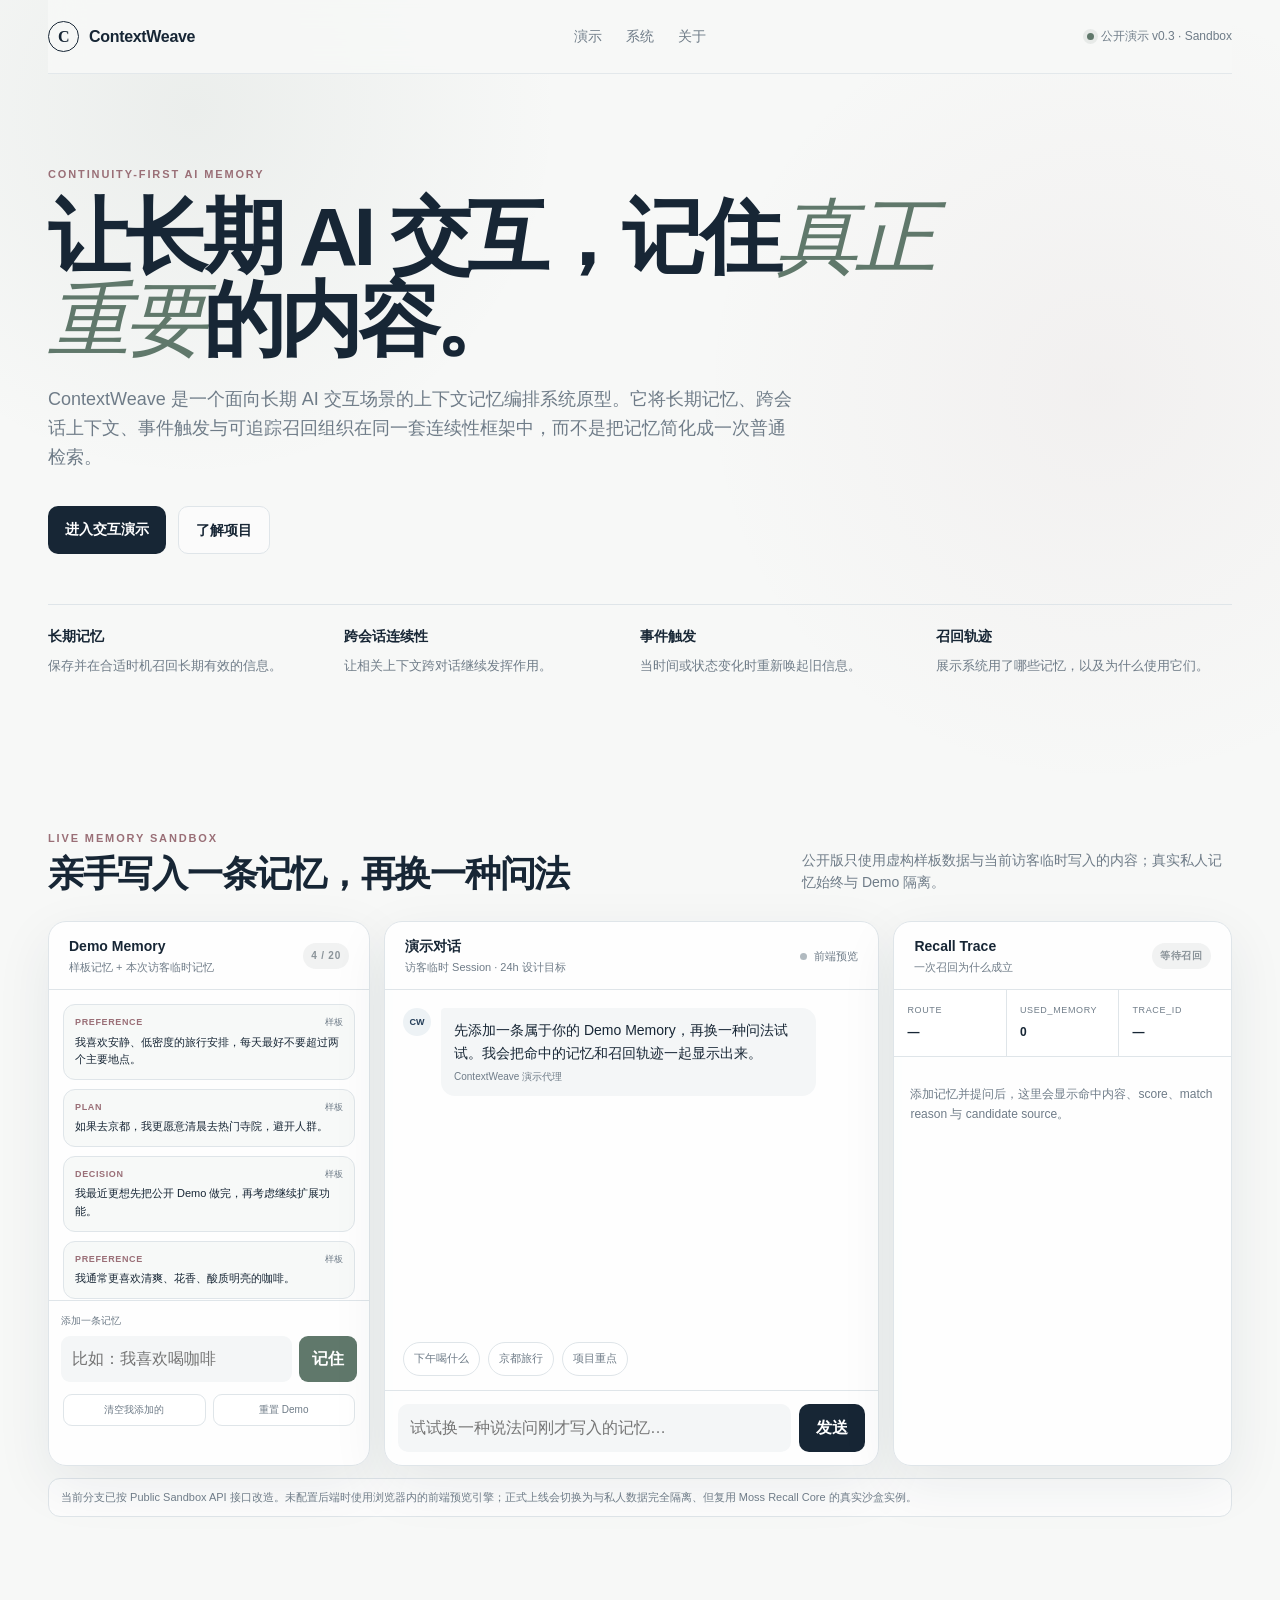
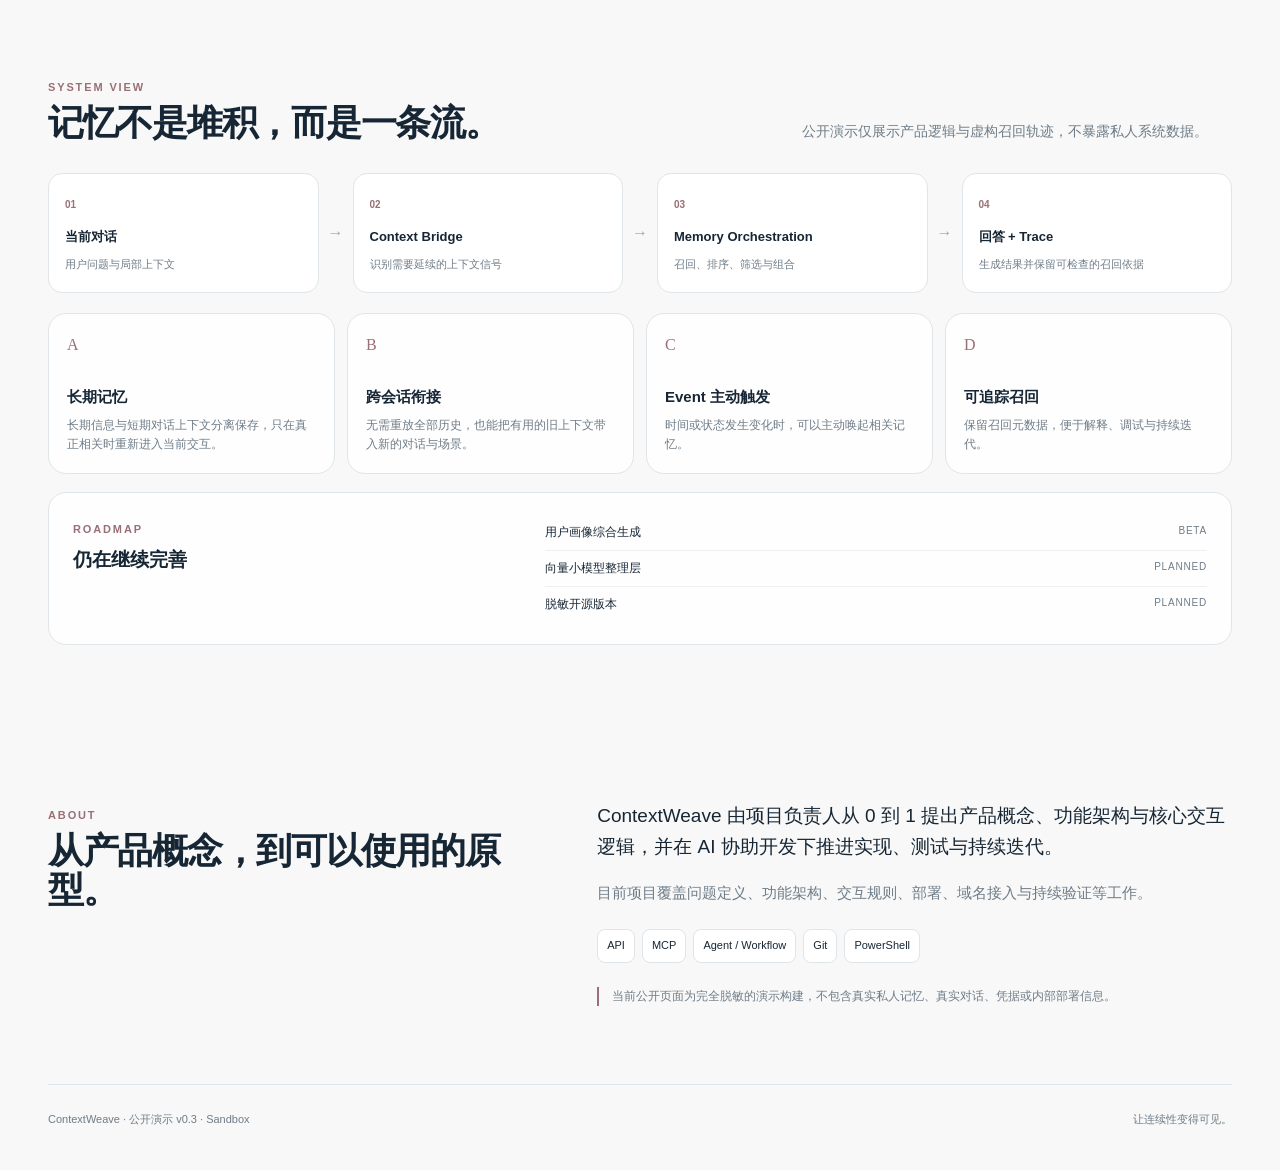
==== index.html @ 827af6b4 "feat: stage v0.3 visitor memory sandbox UI" ====
<!doctype html>
<html lang="zh-CN">
<head>
  <meta charset="utf-8" />
  <meta name="viewport" content="width=device-width, initial-scale=1" />
  <meta name="description" content="ContextWeave — a continuity-first memory orchestration layer for long-running AI interactions." />
  <title>ContextWeave｜公开演示</title>
  <style>

:root{
  --ink:#172635;
  --muted:#6f7c88;
  --line:#dfe5e9;
  --paper:#f7f8f7;
  --panel:#ffffff;
  --accent:#263f59;
  --accent-soft:#edf2f5;
  --rose:#9a6f77;
  --green:#60786b;
  --shadow:0 18px 55px rgba(26,45,60,.08);
}
*{box-sizing:border-box}
html{scroll-behavior:smooth}
body{
  margin:0;
  background:
    radial-gradient(circle at 15% 4%, rgba(96,120,107,.08), transparent 23rem),
    radial-gradient(circle at 86% 14%, rgba(154,111,119,.06), transparent 25rem),
    var(--paper);
  color:var(--ink);
  font-family:Inter,ui-sans-serif,-apple-system,BlinkMacSystemFont,"Segoe UI","Noto Sans",Arial,sans-serif;
  line-height:1.6;
}
button,input{font:inherit}
a{color:inherit;text-decoration:none}
.shell{max-width:1240px;margin:0 auto;padding:0 28px}
.topbar{
  position:sticky;top:0;z-index:30;
  display:grid;grid-template-columns:1fr auto 1fr;align-items:center;
  min-height:74px;
  background:rgba(247,248,247,.86);
  backdrop-filter:blur(16px);
  border-bottom:1px solid rgba(223,229,233,.8)
}
.brand{display:flex;align-items:center;gap:10px;font-weight:700;letter-spacing:-.02em}
.brand-mark{
  display:grid;place-items:center;width:31px;height:31px;border:1px solid var(--ink);
  border-radius:50%;font-family:Georgia,serif;font-size:16px
}
.nav{display:flex;gap:24px;font-size:14px;color:var(--muted)}
.nav a:hover{color:var(--ink)}
.status{justify-self:end;font-size:12px;color:var(--muted);display:flex;align-items:center;gap:7px}
.status-dot{width:7px;height:7px;border-radius:50%;background:var(--green);box-shadow:0 0 0 4px rgba(96,120,107,.1)}
.hero{padding:92px 0 68px}
.eyebrow,.kicker{font-size:11px;letter-spacing:.17em;font-weight:700;color:var(--rose)}
.hero h1{
  max-width:930px;margin:12px 0 22px;
  font-size:clamp(43px,7vw,82px);line-height:1.01;letter-spacing:-.055em;font-weight:620
}
.hero h1 em{font-family:Georgia,serif;font-weight:400;color:var(--green)}
.hero-copy{max-width:750px;font-size:18px;color:var(--muted);margin:0}
.hero-actions{display:flex;gap:12px;margin:34px 0 50px}
.btn{padding:12px 17px;border-radius:10px;font-size:14px;font-weight:650}
.btn.primary{background:var(--ink);color:#fff}
.btn.ghost{border:1px solid var(--line);background:rgba(255,255,255,.55)}
.hero-grid{display:grid;grid-template-columns:repeat(4,1fr);border-top:1px solid var(--line)}
.hero-grid article{padding:20px 18px 0 0}
.hero-grid b{display:block;font-size:14px;margin-bottom:5px}
.hero-grid span{font-size:13px;color:var(--muted)}
.section{padding:78px 0}
.section-heading{
  display:grid;grid-template-columns:1fr minmax(260px,430px);gap:50px;align-items:end;margin-bottom:28px
}
.section h2{font-size:36px;line-height:1.08;letter-spacing:-.035em;margin:5px 0 0}
.section-heading>p{margin:0;color:var(--muted);font-size:14px}
.card{background:rgba(255,255,255,.88);border:1px solid var(--line);border-radius:18px;box-shadow:var(--shadow)}
.demo-layout{display:grid;grid-template-columns:minmax(0,1.35fr) minmax(320px,.65fr);gap:18px}
.card-head{height:68px;padding:0 20px;display:flex;align-items:center;justify-content:space-between;border-bottom:1px solid var(--line)}
.card-head strong,.card-head span{display:block}
.card-head strong{font-size:14px}
.card-head div>span{font-size:11px;color:var(--muted);margin-top:1px}
.pill{padding:5px 8px;border-radius:999px;background:var(--accent-soft);font-size:10px!important;color:var(--accent)!important;font-weight:700;text-transform:uppercase;letter-spacing:.08em}
.pill.neutral{background:#f1f2f2;color:#8a9399!important}
.chat{height:352px;padding:18px;overflow:auto}
.message{display:flex;gap:10px;margin-bottom:16px;align-items:flex-start}
.message.user{justify-content:flex-end}
.message.user>div{background:var(--ink);color:#fff;border-radius:14px 14px 4px 14px;padding:11px 13px;max-width:78%}
.message.assistant>div{background:#f4f6f7;border-radius:4px 14px 14px 14px;padding:11px 13px;max-width:82%}
.message p{margin:0;font-size:14px}
.message small{display:block;color:var(--muted);font-size:10px;margin-top:5px}
.message.user small{color:#cbd4db}
.avatar{flex:0 0 28px;height:28px;border-radius:50%;display:grid;place-items:center;background:var(--accent-soft);font-size:9px;font-weight:800;color:var(--accent)}
.suggestions{display:flex;flex-wrap:wrap;gap:8px;padding:0 18px 14px}
.suggestions button{border:1px solid var(--line);background:#fff;border-radius:999px;padding:7px 10px;font-size:11px;color:var(--muted);cursor:pointer}
.suggestions button:hover{color:var(--ink);border-color:#aab7c1}
.composer{border-top:1px solid var(--line);padding:13px;display:flex;gap:8px}
.composer input{flex:1;border:0;background:#f4f6f7;padding:11px 12px;border-radius:10px;outline:none;color:var(--ink);min-width:0}
.composer button{border:0;background:var(--ink);color:#fff;padding:0 17px;border-radius:10px;font-weight:650;cursor:pointer}
.trace-summary{display:grid;grid-template-columns:1fr 1fr 1fr;gap:1px;background:var(--line);border-bottom:1px solid var(--line)}
.trace-summary div{padding:13px;background:#fff}
.trace-summary span{display:block;font-size:9px;color:var(--muted);text-transform:uppercase;letter-spacing:.07em}
.trace-summary b{font-size:12px}
.trace-list{padding:16px;display:grid;gap:10px}
.trace-list.empty{color:var(--muted);font-size:12px}
.trace-item{border:1px solid var(--line);background:#fbfcfc;border-radius:12px;padding:12px}
.trace-item .trace-top{display:flex;justify-content:space-between;gap:8px;margin-bottom:5px}
.trace-item strong{font-size:11px}
.trace-item .score{font-size:9px;color:var(--green);font-weight:700}
.trace-item p{font-size:11px;color:var(--muted);margin:0}
.flow{display:flex;align-items:center;gap:9px;margin:30px 0 20px}
.flow-node{flex:1;border:1px solid var(--line);background:#fff;border-radius:14px;padding:16px;min-height:114px}
.flow-node span{font-size:10px;color:var(--rose);font-weight:700}
.flow-node b{display:block;margin:12px 0 2px;font-size:13px}
.flow-node small{color:var(--muted);font-size:11px}
.flow-arrow{color:#9ba7af}
.capability-grid{display:grid;grid-template-columns:repeat(4,1fr);gap:12px}
.capability-grid article{padding:18px;box-shadow:none}
.capability-grid .index{font-family:Georgia,serif;color:var(--rose)}
.capability-grid h3{font-size:15px;margin:28px 0 7px}
.capability-grid p{font-size:12px;color:var(--muted);margin:0}
.roadmap{display:grid;grid-template-columns:1fr 1.4fr;margin-top:18px;padding:22px 24px;box-shadow:none}
.roadmap h3{margin:5px 0 0}
.roadmap ul{list-style:none;padding:0;margin:0}
.roadmap li{display:flex;justify-content:space-between;padding:8px 0;border-bottom:1px solid #edf0f2;font-size:12px}
.roadmap li:last-child{border-bottom:0}
.roadmap li span{color:var(--muted);font-size:10px;text-transform:uppercase;letter-spacing:.08em}
.about{display:grid;grid-template-columns:.85fr 1.15fr;gap:80px}
.about-copy{font-size:15px;color:var(--muted)}
.about-copy p:first-child{font-size:19px;color:var(--ink);margin-top:0}
.stack{display:flex;flex-wrap:wrap;gap:7px;margin:24px 0}
.stack span{border:1px solid var(--line);background:#fff;padding:7px 9px;border-radius:8px;font-size:11px;color:var(--ink)}
.about-note{border-left:2px solid var(--rose);padding-left:13px;font-size:12px}
footer{border-top:1px solid var(--line);display:flex;justify-content:space-between;padding:26px 0 42px;color:var(--muted);font-size:11px}


.memory-demo-layout{display:grid;grid-template-columns:minmax(240px,.78fr) minmax(0,1.2fr) minmax(285px,.82fr);gap:14px;align-items:stretch}
.memory-card,.chat-card,.trace-card{min-width:0}
.memory-list{padding:14px;display:grid;gap:9px;max-height:310px;overflow:auto}
.memory-item{border:1px solid var(--line);border-radius:12px;padding:10px 11px;background:#fbfcfc}
.memory-item.sample{background:#f7f9f8}
.memory-meta{display:flex;align-items:center;justify-content:space-between;gap:8px;margin-bottom:4px}
.memory-meta span{font-size:9px;text-transform:uppercase;letter-spacing:.07em;color:var(--rose);font-weight:700}
.memory-meta small{font-size:9px;color:var(--muted)}
.memory-item p{margin:0;font-size:11px;color:var(--ink)}
.memory-actions{display:flex;gap:7px;padding:0 14px 12px}
.memory-actions button{flex:1;border:1px solid var(--line);background:#fff;border-radius:9px;padding:7px 8px;font-size:10px;color:var(--muted);cursor:pointer}
.memory-actions button:hover{color:var(--ink)}
.memory-form{border-top:1px solid var(--line);padding:12px}
.memory-form label{display:block;font-size:10px;color:var(--muted);margin-bottom:7px}
.memory-form-row{display:flex;gap:7px}
.memory-form input{min-width:0;flex:1;border:0;background:#f4f6f7;padding:10px 11px;border-radius:9px;outline:none}
.memory-form button{border:0;background:var(--green);color:#fff;border-radius:9px;padding:0 13px;font-weight:700;cursor:pointer}
.demo-notice{margin-top:12px;padding:10px 12px;border:1px solid var(--line);border-radius:12px;background:rgba(255,255,255,.64);font-size:11px;color:var(--muted)}
.engine-line{display:flex;align-items:center;gap:7px;font-size:10px;color:var(--muted)}
.engine-dot{width:7px;height:7px;border-radius:50%;background:#b1bac0}
.engine-dot.live{background:var(--green);box-shadow:0 0 0 4px rgba(96,120,107,.1)}
.trace-item .why{margin-top:5px;font-size:10px;color:#86929b}
@media(max-width:1100px){.memory-demo-layout{grid-template-columns:1fr 1fr}.trace-card{grid-column:1/-1}}
@media(max-width:760px){.memory-demo-layout{grid-template-columns:1fr}.trace-card{grid-column:auto}}

@media(max-width:880px){
  .shell{padding:0 17px}
  .topbar{grid-template-columns:1fr auto}.nav{display:none}.status{font-size:0}.status-dot{display:block}
  .hero{padding-top:64px}.hero-grid{grid-template-columns:1fr 1fr}.hero-grid article{padding-bottom:8px}
  .section{padding:58px 0}.section-heading{grid-template-columns:1fr;gap:12px}
  .demo-layout{grid-template-columns:1fr}.trace-card{min-height:300px}
  .flow{display:grid;grid-template-columns:1fr}.flow-arrow{transform:rotate(90deg);justify-self:center}
  .capability-grid{grid-template-columns:1fr 1fr}
  .roadmap,.about{grid-template-columns:1fr;gap:24px}
}
@media(max-width:540px){
  .hero h1{font-size:45px}.hero-copy{font-size:16px}
  .hero-actions{flex-direction:column;align-items:stretch}.btn{text-align:center}
  .hero-grid{grid-template-columns:1fr}
  .capability-grid{grid-template-columns:1fr}
  .chat{height:315px}
  .trace-summary{grid-template-columns:1fr 1fr}.trace-summary div:last-child{grid-column:1/-1}
  .section h2{font-size:30px}
}

</style>
</head>
<body>
  <div class="shell">
    <header class="topbar">
      <a class="brand" href="#home" aria-label="ContextWeave 首页">
        <span class="brand-mark">C</span>
        <span>ContextWeave</span>
      </a>
      <nav class="nav">
        <a href="#demo">演示</a>
        <a href="#memory">系统</a>
        <a href="#about">关于</a>
      </nav>
      <span class="status"><span class="status-dot"></span> 公开演示 v0.3 · Sandbox</span>
    </header>

    <main>
      <section id="home" class="hero">
        <div class="eyebrow">CONTINUITY-FIRST AI MEMORY</div>
        <h1>让长期 AI 交互，记住<em>真正重要</em>的内容。</h1>
        <p class="hero-copy">
          ContextWeave 是一个面向长期 AI 交互场景的上下文记忆编排系统原型。它将长期记忆、跨会话上下文、事件触发与可追踪召回组织在同一套连续性框架中，而不是把记忆简化成一次普通检索。
        </p>
        <div class="hero-actions">
          <a class="btn primary" href="#demo">进入交互演示</a>
          <a class="btn ghost" href="#about">了解项目</a>
        </div>
        <div class="hero-grid">
          <article><b>长期记忆</b><span>保存并在合适时机召回长期有效的信息。</span></article>
          <article><b>跨会话连续性</b><span>让相关上下文跨对话继续发挥作用。</span></article>
          <article><b>事件触发</b><span>当时间或状态变化时重新唤起旧信息。</span></article>
          <article><b>召回轨迹</b><span>展示系统用了哪些记忆，以及为什么使用它们。</span></article>
        </div>
      </section>

      <section id="demo" class="section">
        <div class="section-heading">
          <div>
            <span class="kicker">LIVE MEMORY SANDBOX</span>
            <h2>亲手写入一条记忆，再换一种问法</h2>
          </div>
          <p>公开版只使用虚构样板数据与当前访客临时写入的内容；真实私人记忆始终与 Demo 隔离。</p>
        </div>

        <div class="memory-demo-layout">
          <aside class="memory-card card">
            <div class="card-head">
              <div><strong>Demo Memory</strong><span>样板记忆 + 本次访客临时记忆</span></div>
              <span id="memory-count" class="pill neutral">0 / 20</span>
            </div>
            <div id="memory-list" class="memory-list"></div>
            <form id="memory-form" class="memory-form">
              <label for="memory-input">添加一条记忆</label>
              <div class="memory-form-row">
                <input id="memory-input" type="text" maxlength="240" autocomplete="off" placeholder="比如：我喜欢喝咖啡" />
                <button type="submit">记住</button>
              </div>
            </form>
            <div class="memory-actions">
              <button id="clear-custom" type="button">清空我添加的</button>
              <button id="reset-demo" type="button">重置 Demo</button>
            </div>
          </aside>

          <div class="chat-card card">
            <div class="card-head">
              <div><strong>演示对话</strong><span>访客临时 Session · 24h 设计目标</span></div>
              <div class="engine-line"><span id="engine-dot" class="engine-dot"></span><span id="engine-mode">前端预览</span></div>
            </div>
            <div id="chat" class="chat">
              <div class="message assistant">
                <span class="avatar">CW</span>
                <div>
                  <p>先添加一条属于你的 Demo Memory，再换一种问法试试。我会把命中的记忆和召回轨迹一起显示出来。</p>
                  <small>ContextWeave 演示代理</small>
                </div>
              </div>
            </div>
            <div class="suggestions">
              <button data-prompt="今天下午喝什么？">下午喝什么</button>
              <button data-prompt="我去京都旅行时应该怎么安排行程？">京都旅行</button>
              <button data-prompt="我现在做项目最该优先什么？">项目重点</button>
            </div>
            <form id="prompt-form" class="composer">
              <input id="prompt" type="text" maxlength="300" autocomplete="off" placeholder="试试换一种说法问刚才写入的记忆…" />
              <button type="submit">发送</button>
            </form>
          </div>

          <aside class="trace-card card">
            <div class="card-head">
              <div><strong>Recall Trace</strong><span>一次召回为什么成立</span></div>
              <span id="trace-state" class="pill neutral">等待召回</span>
            </div>
            <div class="trace-summary">
              <div><span>route</span><b id="recall-level">—</b></div>
              <div><span>used_memory</span><b id="used-memory">0</b></div>
              <div><span>trace_id</span><b id="trace-id">—</b></div>
            </div>
            <div id="trace-list" class="trace-list empty">
              <p>添加记忆并提问后，这里会显示命中内容、score、match reason 与 candidate source。</p>
            </div>
          </aside>
        </div>

        <div class="demo-notice">
          当前分支已按 Public Sandbox API 接口改造。未配置后端时使用浏览器内的前端预览引擎；正式上线会切换为与私人数据完全隔离、但复用 Moss Recall Core 的真实沙盒实例。
        </div>
      </section>

      <section id="memory" class="section">
        <div class="section-heading">
          <div>
            <span class="kicker">SYSTEM VIEW</span>
            <h2>记忆不是堆积，而是一条流。</h2>
          </div>
          <p>公开演示仅展示产品逻辑与虚构召回轨迹，不暴露私人系统数据。</p>
        </div>

        <div class="flow">
          <div class="flow-node"><span>01</span><b>当前对话</b><small>用户问题与局部上下文</small></div>
          <div class="flow-arrow">→</div>
          <div class="flow-node"><span>02</span><b>Context Bridge</b><small>识别需要延续的上下文信号</small></div>
          <div class="flow-arrow">→</div>
          <div class="flow-node"><span>03</span><b>Memory Orchestration</b><small>召回、排序、筛选与组合</small></div>
          <div class="flow-arrow">→</div>
          <div class="flow-node"><span>04</span><b>回答 + Trace</b><small>生成结果并保留可检查的召回依据</small></div>
        </div>

        <div class="capability-grid">
          <article class="card">
            <span class="index">A</span>
            <h3>长期记忆</h3>
            <p>长期信息与短期对话上下文分离保存，只在真正相关时重新进入当前交互。</p>
          </article>
          <article class="card">
            <span class="index">B</span>
            <h3>跨会话衔接</h3>
            <p>无需重放全部历史，也能把有用的旧上下文带入新的对话与场景。</p>
          </article>
          <article class="card">
            <span class="index">C</span>
            <h3>Event 主动触发</h3>
            <p>时间或状态发生变化时，可以主动唤起相关记忆。</p>
          </article>
          <article class="card">
            <span class="index">D</span>
            <h3>可追踪召回</h3>
            <p>保留召回元数据，便于解释、调试与持续迭代。</p>
          </article>
        </div>

        <div class="roadmap card">
          <div>
            <span class="kicker">ROADMAP</span>
            <h3>仍在继续完善</h3>
          </div>
          <ul>
            <li>用户画像综合生成 <span>Beta</span></li>
            <li>向量小模型整理层 <span>Planned</span></li>
            <li>脱敏开源版本 <span>Planned</span></li>
          </ul>
        </div>
      </section>

      <section id="about" class="section about">
        <div>
          <span class="kicker">ABOUT</span>
          <h2>从产品概念，到可以使用的原型。</h2>
        </div>
        <div class="about-copy">
          <p>
            ContextWeave 由项目负责人从 0 到 1 提出产品概念、功能架构与核心交互逻辑，并在 AI 协助开发下推进实现、测试与持续迭代。
          </p>
          <p>
            目前项目覆盖问题定义、功能架构、交互规则、部署、域名接入与持续验证等工作。
          </p>
          <div class="stack">
            <span>API</span><span>MCP</span><span>Agent / Workflow</span><span>Git</span><span>PowerShell</span>
          </div>
          <div class="about-note">
            当前公开页面为完全脱敏的演示构建，不包含真实私人记忆、真实对话、凭据或内部部署信息。
          </div>
        </div>
      </section>
    </main>

    <footer>
      <span>ContextWeave · 公开演示 v0.3 · Sandbox</span>
      <span>让连续性变得可见。</span>
    </footer>
  </div>

  <script>
const API_BASE = window.CONTEXTWEAVE_API_BASE || "";
const SAMPLE_MEMORIES = [
  {id:"sample:travel-pace",type:"preference",content:"我喜欢安静、低密度的旅行安排，每天最好不要超过两个主要地点。",sample:true},
  {id:"sample:kyoto-morning",type:"plan",content:"如果去京都，我更愿意清晨去热门寺院，避开人群。",sample:true},
  {id:"sample:project-first",type:"decision",content:"我最近更想先把公开 Demo 做完，再考虑继续扩展功能。",sample:true},
  {id:"sample:coffee-light",type:"preference",content:"我通常更喜欢清爽、花香、酸质明亮的咖啡。",sample:true}
];
const MAX_CUSTOM=16, SESSION_KEY="contextweave-demo-session-v03", CUSTOM_KEY="contextweave-demo-custom-v03";
const memoryList=document.querySelector("#memory-list"), memoryCount=document.querySelector("#memory-count");
const memoryForm=document.querySelector("#memory-form"), memoryInput=document.querySelector("#memory-input");
const clearCustom=document.querySelector("#clear-custom"), resetDemo=document.querySelector("#reset-demo");
const chat=document.querySelector("#chat"), form=document.querySelector("#prompt-form"), input=document.querySelector("#prompt");
const traceState=document.querySelector("#trace-state"), recallLevel=document.querySelector("#recall-level");
const usedMemory=document.querySelector("#used-memory"), traceId=document.querySelector("#trace-id"), traceList=document.querySelector("#trace-list");
const engineMode=document.querySelector("#engine-mode"), engineDot=document.querySelector("#engine-dot");
let sessionId=sessionStorage.getItem(SESSION_KEY)||"", memories=[...SAMPLE_MEMORIES,...loadCustom()];

function esc(s){return String(s).replace(/[&<>"']/g,m=>({"&":"&amp;","<":"&lt;",">":"&gt;",'"':"&quot;","'":"&#039;"}[m]))}
function loadCustom(){try{return JSON.parse(sessionStorage.getItem(CUSTOM_KEY)||"[]")}catch{return[]}}
function saveCustom(){sessionStorage.setItem(CUSTOM_KEY,JSON.stringify(memories.filter(m=>!m.sample)))}
function addMessage(text,who="user"){const el=document.createElement("div");el.className="message "+who;el.innerHTML=who==="assistant"?'<span class="avatar">CW</span><div><p>'+esc(text)+'</p><small>ContextWeave 演示代理</small></div>':'<div><p>'+esc(text)+'</p><small>本次访客</small></div>';chat.appendChild(el);chat.scrollTop=chat.scrollHeight}
function renderMemories(){memoryList.innerHTML=memories.map(m=>'<div class="memory-item '+(m.sample?"sample":"")+'"><div class="memory-meta"><span>'+esc(m.type||"memory")+'</span><small>'+(m.sample?"样板":"本次访客")+'</small></div><p>'+esc(m.content)+'</p></div>').join("");memoryCount.textContent=memories.length+" / 20"}
function inferType(c){if(/喜欢|偏好|不喜欢|更爱|习惯/.test(c))return"preference";if(/计划|准备|要去|打算/.test(c))return"plan";if(/优先|决定|先做|暂时/.test(c))return"decision";return"memory"}
function expandedTerms(q){const groups=[{q:/喝|饮料|下午茶|咖啡|茶|饮品/i,terms:["咖啡","茶","饮料","饮品","口味","清爽","花香","甜","酸","咖啡因"]},{q:/旅行|京都|景点|行程|出游/i,terms:["旅行","京都","寺院","景点","行程","清晨","低密度","人群"]},{q:/项目|优先|工作|先做|重点/i,terms:["项目","优先","demo","扩展","功能","先把","决定"]}];const set=new Set(q.toLowerCase().split(/[\s，。！？,.!?、/]+/).filter(Boolean));groups.forEach(g=>{if(g.q.test(q))g.terms.forEach(t=>set.add(t.toLowerCase()))});return[...set]}
function localRecall(q){const terms=expandedTerms(q);const ranked=memories.map(m=>{const text=m.content.toLowerCase();let hit=0;terms.forEach(t=>{if(text.includes(t))hit+=t.length>2?1.4:1});if(/喜欢|偏好/.test(m.content)&&/什么|怎么|推荐|应该/.test(q))hit+=.7;return{...m,_score:hit}}).filter(m=>m._score>0).sort((a,b)=>b._score-a._score).slice(0,3);const top=ranked[0];let answer="当前 Demo Memory 里没有足够相关的信息。你可以先添加一条记忆，再换一种说法问我。";if(top){if(/喝|饮料|下午茶|咖啡|茶|饮品/i.test(q))answer="我找到了与你的饮品选择相关的记忆："+top.content+" 如果现在要选，我会优先沿着这个偏好给建议。";else if(/旅行|京都|景点|行程|出游/i.test(q))answer="我找到了与你的行程选择相关的记忆："+top.content;else if(/项目|优先|工作|先做|重点/i.test(q))answer="我找到了与你当前项目决策相关的记忆："+top.content;else answer="这次问题让我想起了："+top.content}return{route:ranked.length?"RECALL":"NO_RECALL",answer,trace_id:"preview-"+Math.random().toString(16).slice(2,8),memories:ranked.map((m,i)=>({id:m.id,memory_type:m.type,sanitized_summary:m.content,score:Math.min(.98,.62+m._score*.07-i*.03).toFixed(2),match_reason:"semantic-preview",candidate_sources:["local-preview"]}))}}
async function api(path,options={}){const res=await fetch(API_BASE+path,{...options,headers:{"Content-Type":"application/json",...(options.headers||{})}});if(!res.ok)throw new Error("API "+res.status);return res.json()}
async function initLive(){if(!API_BASE)return false;try{if(!sessionId){const data=await api("/v1/demo/session",{method:"POST",body:"{}"});sessionId=data.session_id;sessionStorage.setItem(SESSION_KEY,sessionId)}const data=await api("/v1/demo/memories?session_id="+encodeURIComponent(sessionId));memories=data.memories||[];engineMode.textContent="Moss Public Sandbox";engineDot.classList.add("live");renderMemories();return true}catch{engineMode.textContent="前端预览";engineDot.classList.remove("live");return false}}
async function addMemory(content){if(API_BASE&&sessionId){try{const data=await api("/v1/demo/memories",{method:"POST",body:JSON.stringify({session_id:sessionId,content})});memories=data.memories||memories;renderMemories();return}catch{}}const customs=memories.filter(m=>!m.sample);if(customs.length>=MAX_CUSTOM){addMessage("本次 Demo 最多添加 16 条自定义记忆。可以先清空后再试。","assistant");return}memories.push({id:"custom:"+Date.now(),type:inferType(content),content,sample:false});saveCustom();renderMemories()}
async function recall(q){if(API_BASE&&sessionId){try{return await api("/v1/demo/recall",{method:"POST",body:JSON.stringify({session_id:sessionId,query:q})})}catch{}}return localRecall(q)}
function renderTrace(data){const items=data.memories||[];traceState.textContent=items.length?"已召回":"未命中";traceState.className=items.length?"pill":"pill neutral";recallLevel.textContent=data.route||(items.length?"RECALL":"NO_RECALL");usedMemory.textContent=String(items.length);traceId.textContent=data.trace_id||"—";if(!items.length){traceList.className="trace-list empty";traceList.innerHTML="<p>没有命中相关记忆。试试先添加「我喜欢喝咖啡」，再问「今天下午喝什么？」。</p>";return}traceList.className="trace-list";traceList.innerHTML=items.map(m=>'<div class="trace-item"><div class="trace-top"><strong>'+esc(m.memory_type||"memory")+'</strong><span class="score">score '+esc(m.score??"—")+'</span></div><p>'+esc(m.sanitized_summary||m.summary||"")+'</p><div class="why">'+esc(m.match_reason||"relevance-signal")+" · "+esc((m.candidate_sources||[]).join(" + ")||"moss")+"</div></div>").join("")}
async function runPrompt(q){if(!q.trim())return;addMessage(q,"user");input.value="";const data=await recall(q);addMessage(data.answer||(data.memories?.[0]?.sanitized_summary?"我想起了："+data.memories[0].sanitized_summary:"没有找到相关记忆。"),"assistant");renderTrace(data)}
memoryForm.addEventListener("submit",async e=>{e.preventDefault();const content=memoryInput.value.trim();if(!content)return;memoryInput.value="";await addMemory(content);addMessage("已把这条内容放进本次 Demo Memory。现在可以换一种说法来问我。","assistant")});
clearCustom.addEventListener("click",async()=>{if(API_BASE&&sessionId){try{const data=await api("/v1/demo/memories/custom",{method:"DELETE",body:JSON.stringify({session_id:sessionId})});memories=data.memories||[];renderMemories();return}catch{}}memories=[...SAMPLE_MEMORIES];saveCustom();renderMemories()});
resetDemo.addEventListener("click",()=>{sessionStorage.removeItem(SESSION_KEY);sessionStorage.removeItem(CUSTOM_KEY);location.reload()});
form.addEventListener("submit",e=>{e.preventDefault();runPrompt(input.value)});
document.querySelectorAll(".suggestions button").forEach(btn=>btn.addEventListener("click",()=>runPrompt(btn.dataset.prompt)));
renderMemories();initLive();
</script>
</body>
</html>
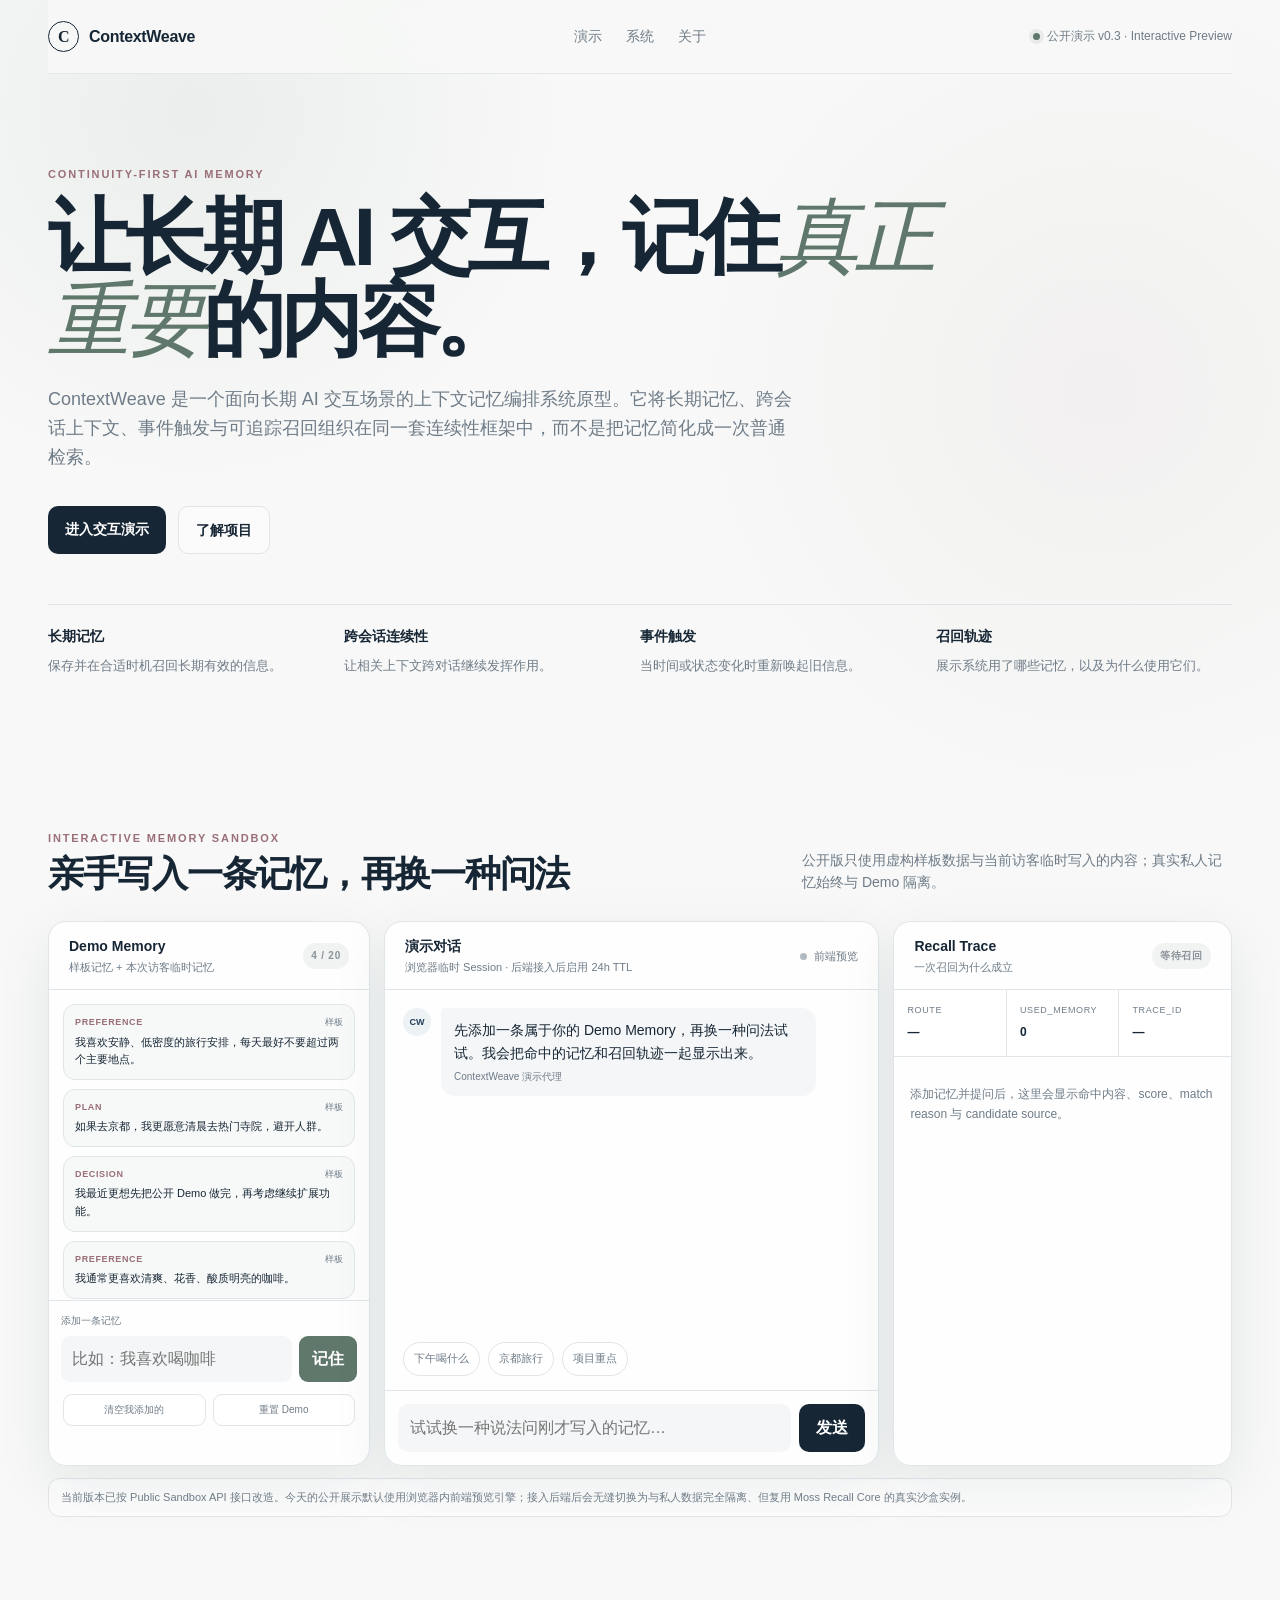
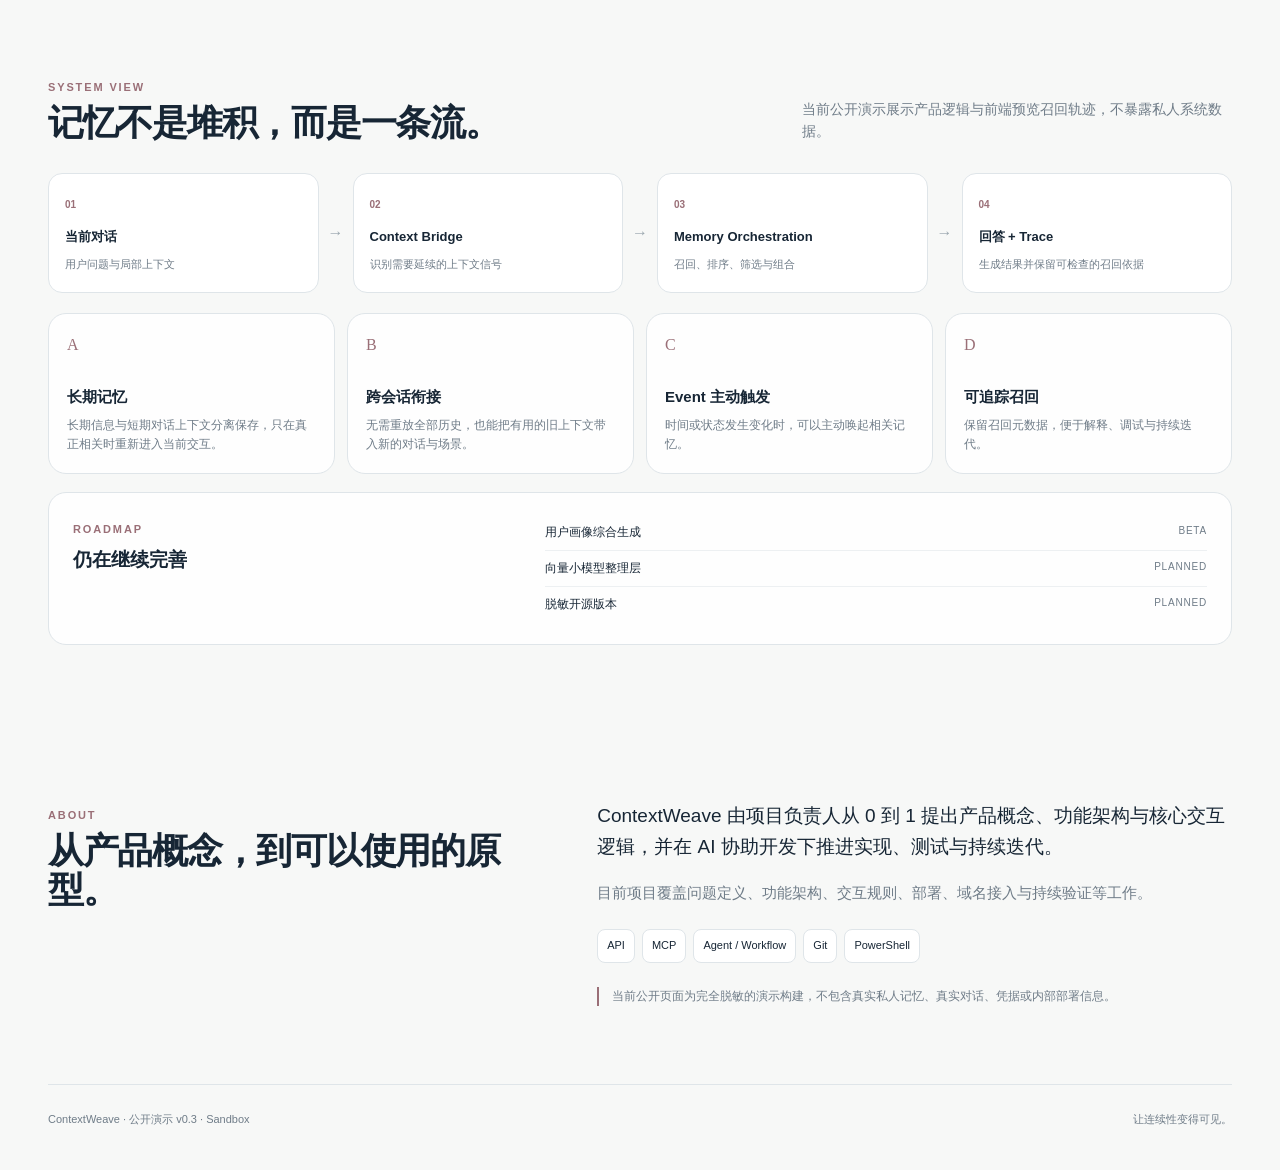
==== commit 6ca36a61: "chore: label temporary interactive preview clearly" ====
--- a/index.html
+++ b/index.html
@@ -192,7 +192,7 @@
         <a href="#memory">系统</a>
         <a href="#about">关于</a>
       </nav>
-      <span class="status"><span class="status-dot"></span> 公开演示 v0.3 · Sandbox</span>
+      <span class="status"><span class="status-dot"></span> 公开演示 v0.3 · Interactive Preview</span>
     </header>
 
     <main>
@@ -217,7 +217,7 @@
       <section id="demo" class="section">
         <div class="section-heading">
           <div>
-            <span class="kicker">LIVE MEMORY SANDBOX</span>
+            <span class="kicker">INTERACTIVE MEMORY SANDBOX</span>
             <h2>亲手写入一条记忆，再换一种问法</h2>
           </div>
           <p>公开版只使用虚构样板数据与当前访客临时写入的内容；真实私人记忆始终与 Demo 隔离。</p>
@@ -245,7 +245,7 @@
 
           <div class="chat-card card">
             <div class="card-head">
-              <div><strong>演示对话</strong><span>访客临时 Session · 24h 设计目标</span></div>
+              <div><strong>演示对话</strong><span>浏览器临时 Session · 后端接入后启用 24h TTL</span></div>
               <div class="engine-line"><span id="engine-dot" class="engine-dot"></span><span id="engine-mode">前端预览</span></div>
             </div>
             <div id="chat" class="chat">
@@ -285,7 +285,7 @@
         </div>
 
         <div class="demo-notice">
-          当前分支已按 Public Sandbox API 接口改造。未配置后端时使用浏览器内的前端预览引擎；正式上线会切换为与私人数据完全隔离、但复用 Moss Recall Core 的真实沙盒实例。
+          当前版本已按 Public Sandbox API 接口改造。今天的公开展示默认使用浏览器内前端预览引擎；接入后端后会无缝切换为与私人数据完全隔离、但复用 Moss Recall Core 的真实沙盒实例。
         </div>
       </section>
 
@@ -295,7 +295,7 @@
             <span class="kicker">SYSTEM VIEW</span>
             <h2>记忆不是堆积，而是一条流。</h2>
           </div>
-          <p>公开演示仅展示产品逻辑与虚构召回轨迹，不暴露私人系统数据。</p>
+          <p>当前公开演示展示产品逻辑与前端预览召回轨迹，不暴露私人系统数据。</p>
         </div>
 
         <div class="flow">
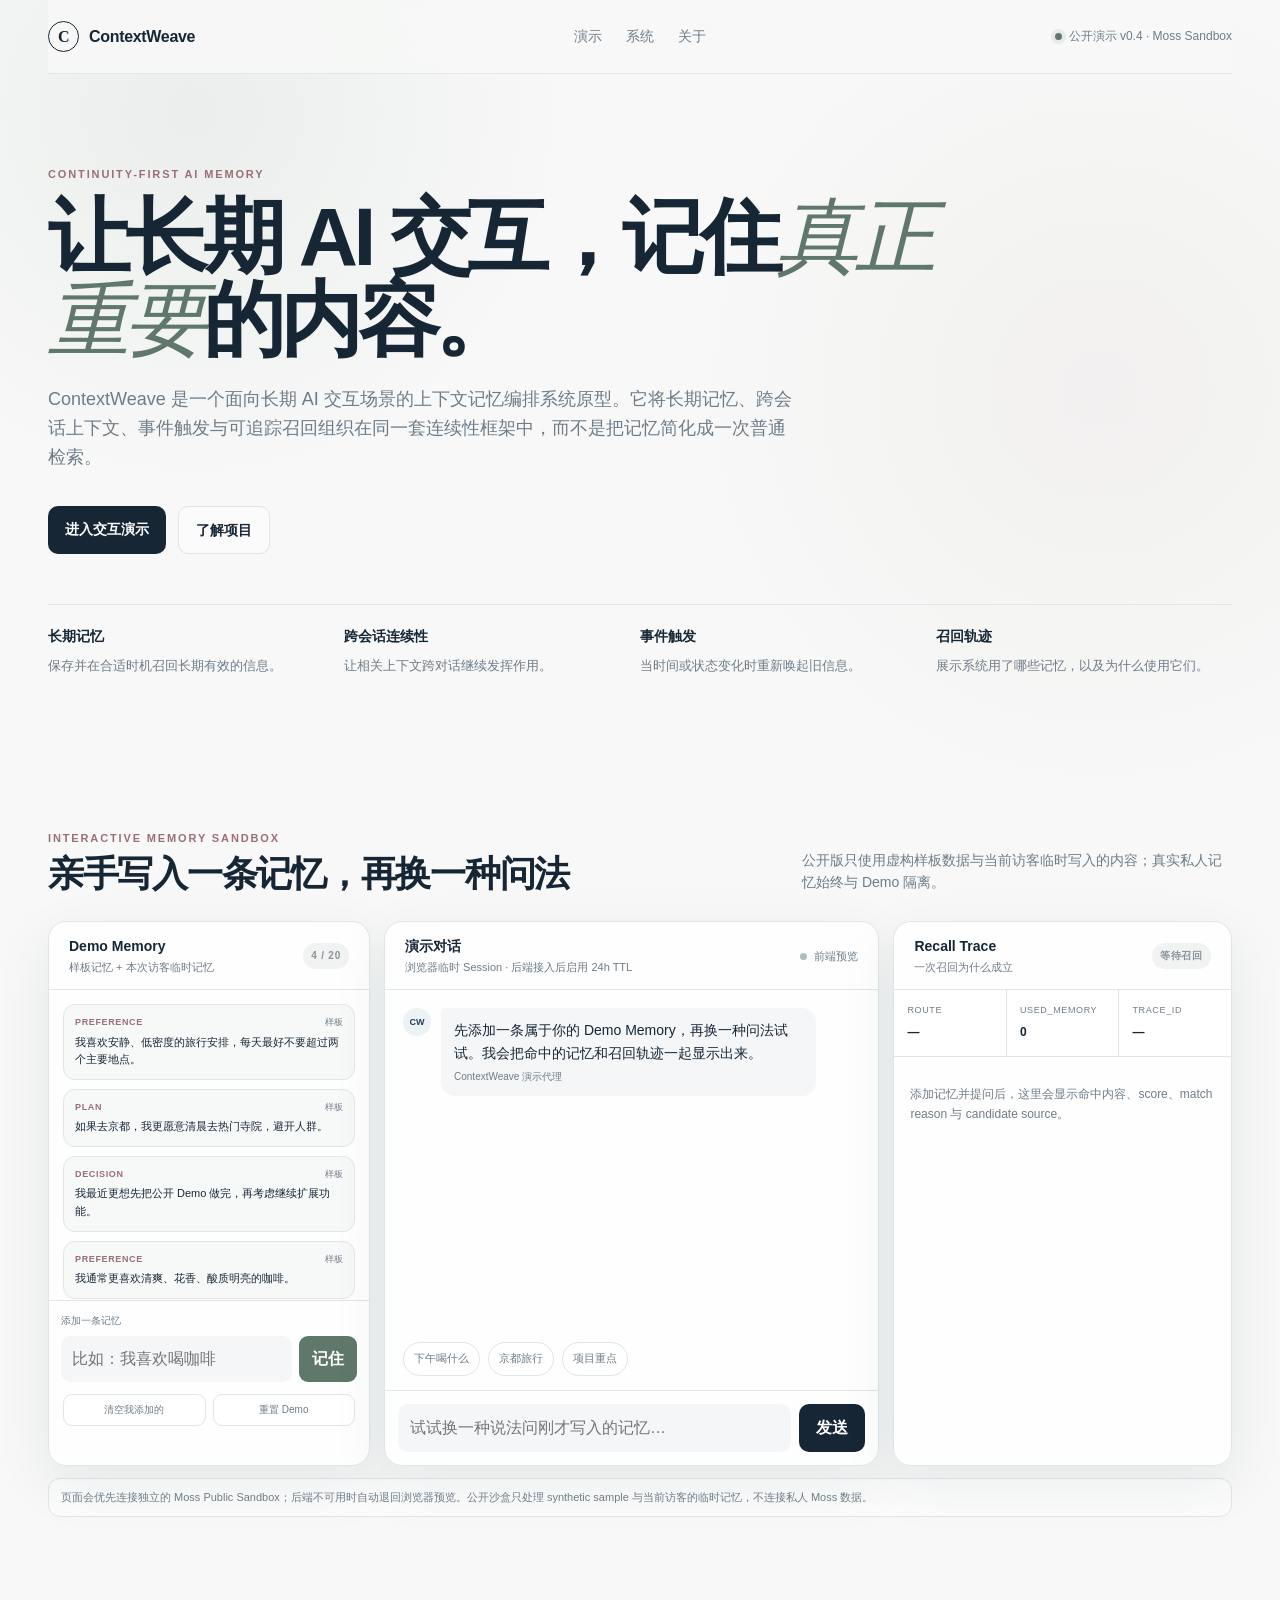
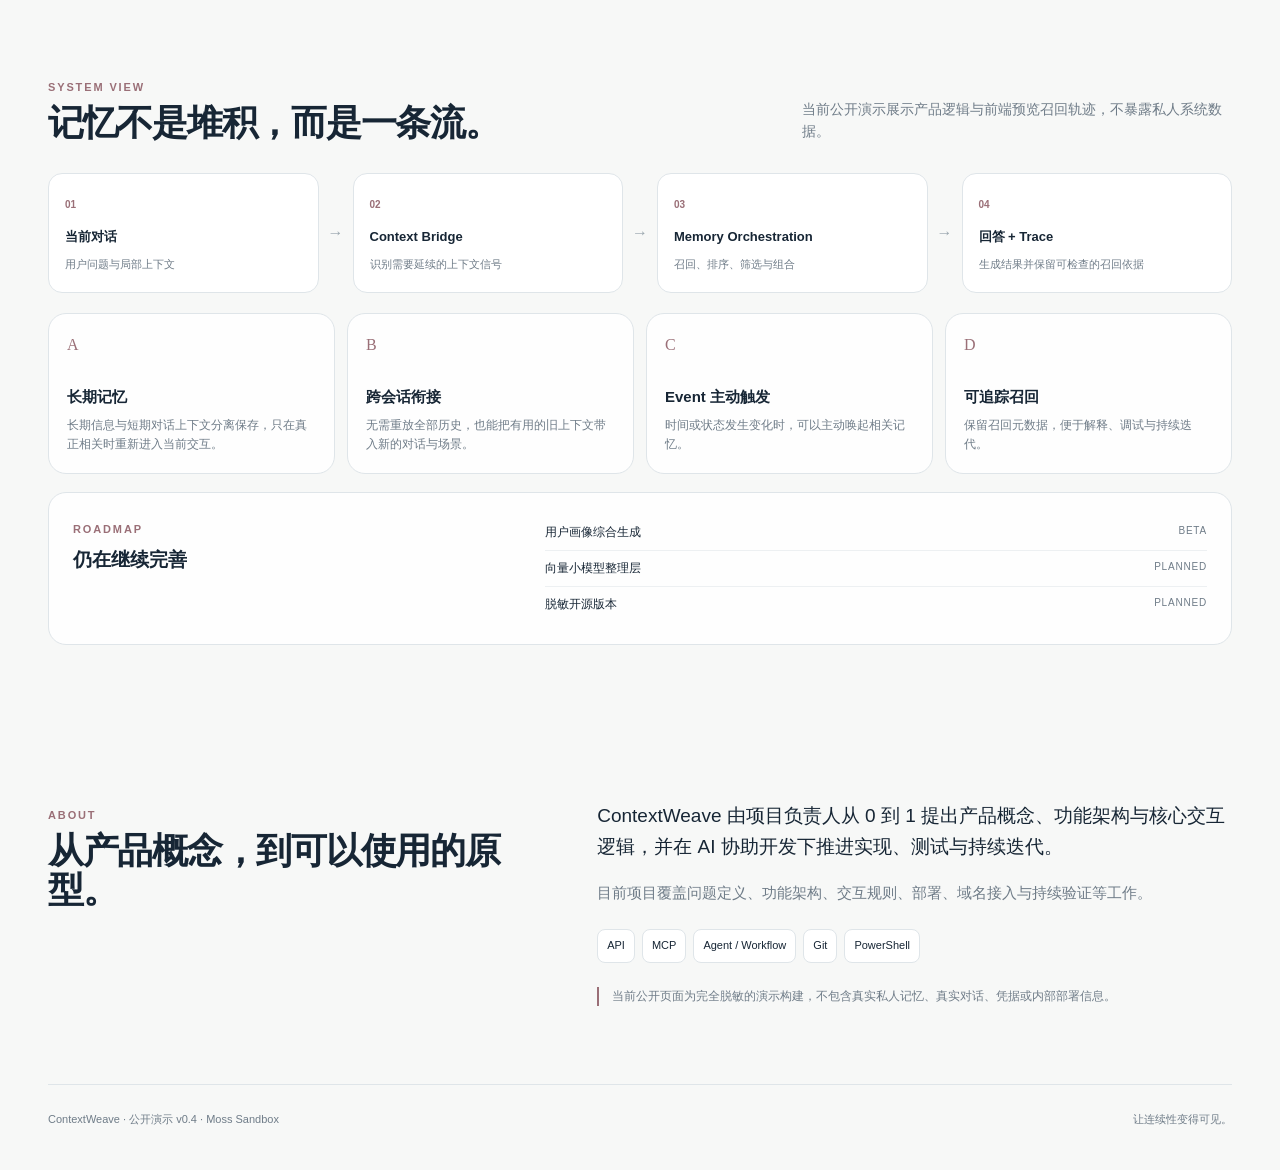
==== commit 05840c2c: "Wire staging demo to Moss Public Sandbox" ====
--- a/index.html
+++ b/index.html
@@ -154,7 +154,7 @@
 .engine-line{display:flex;align-items:center;gap:7px;font-size:10px;color:var(--muted)}
 .engine-dot{width:7px;height:7px;border-radius:50%;background:#b1bac0}
 .engine-dot.live{background:var(--green);box-shadow:0 0 0 4px rgba(96,120,107,.1)}
-.trace-item .why{margin-top:5px;font-size:10px;color:#86929b}
+.trace-item .why{margin-top:5px;font-size:10px;color:#86929b}.recall-path{margin-top:7px;padding-top:7px;border-top:1px dashed var(--line);font-size:10px;color:#6f7c88}.expand-btn{margin-top:8px;border:1px solid var(--line);background:#fff;border-radius:8px;padding:5px 9px;font-size:10px;color:var(--accent);cursor:pointer}.expanded-memory{margin-top:8px;padding:9px 10px;border-radius:9px;background:#f4f6f7;font-size:10px;color:var(--ink);white-space:pre-wrap}
 @media(max-width:1100px){.memory-demo-layout{grid-template-columns:1fr 1fr}.trace-card{grid-column:1/-1}}
 @media(max-width:760px){.memory-demo-layout{grid-template-columns:1fr}.trace-card{grid-column:auto}}
 
@@ -192,7 +192,7 @@
         <a href="#memory">系统</a>
         <a href="#about">关于</a>
       </nav>
-      <span class="status"><span class="status-dot"></span> 公开演示 v0.3 · Interactive Preview</span>
+      <span class="status"><span class="status-dot"></span> 公开演示 v0.4 · Moss Sandbox</span>
     </header>
 
     <main>
@@ -285,7 +285,7 @@
         </div>
 
         <div class="demo-notice">
-          当前版本已按 Public Sandbox API 接口改造。今天的公开展示默认使用浏览器内前端预览引擎；接入后端后会无缝切换为与私人数据完全隔离、但复用 Moss Recall Core 的真实沙盒实例。
+          页面会优先连接独立的 Moss Public Sandbox；后端不可用时自动退回浏览器预览。公开沙盒只处理 synthetic sample 与当前访客的临时记忆，不连接私人 Moss 数据。
         </div>
       </section>
 
@@ -367,13 +367,13 @@
     </main>
 
     <footer>
-      <span>ContextWeave · 公开演示 v0.3 · Sandbox</span>
+      <span>ContextWeave · 公开演示 v0.4 · Moss Sandbox</span>
       <span>让连续性变得可见。</span>
     </footer>
   </div>
 
   <script>
-const API_BASE = window.CONTEXTWEAVE_API_BASE || "";
+const API_BASE = window.CONTEXTWEAVE_API_BASE || "https://archive.wingfindsmoss.com";
 const SAMPLE_MEMORIES = [
   {id:"sample:travel-pace",type:"preference",content:"我喜欢安静、低密度的旅行安排，每天最好不要超过两个主要地点。",sample:true},
   {id:"sample:kyoto-morning",type:"plan",content:"如果去京都，我更愿意清晨去热门寺院，避开人群。",sample:true},
@@ -388,7 +388,7 @@
 const traceState=document.querySelector("#trace-state"), recallLevel=document.querySelector("#recall-level");
 const usedMemory=document.querySelector("#used-memory"), traceId=document.querySelector("#trace-id"), traceList=document.querySelector("#trace-list");
 const engineMode=document.querySelector("#engine-mode"), engineDot=document.querySelector("#engine-dot");
-let sessionId=sessionStorage.getItem(SESSION_KEY)||"", memories=[...SAMPLE_MEMORIES,...loadCustom()];
+let sessionId=sessionStorage.getItem(SESSION_KEY)||"", memories=[...SAMPLE_MEMORIES,...loadCustom()], liveApi=false, lastQuery="";
 
 function esc(s){return String(s).replace(/[&<>"']/g,m=>({"&":"&amp;","<":"&lt;",">":"&gt;",'"':"&quot;","'":"&#039;"}[m]))}
 function loadCustom(){try{return JSON.parse(sessionStorage.getItem(CUSTOM_KEY)||"[]")}catch{return[]}}
@@ -399,16 +399,38 @@
 function expandedTerms(q){const groups=[{q:/喝|饮料|下午茶|咖啡|茶|饮品/i,terms:["咖啡","茶","饮料","饮品","口味","清爽","花香","甜","酸","咖啡因"]},{q:/旅行|京都|景点|行程|出游/i,terms:["旅行","京都","寺院","景点","行程","清晨","低密度","人群"]},{q:/项目|优先|工作|先做|重点/i,terms:["项目","优先","demo","扩展","功能","先把","决定"]}];const set=new Set(q.toLowerCase().split(/[\s，。！？,.!?、/]+/).filter(Boolean));groups.forEach(g=>{if(g.q.test(q))g.terms.forEach(t=>set.add(t.toLowerCase()))});return[...set]}
 function localRecall(q){const terms=expandedTerms(q);const ranked=memories.map(m=>{const text=m.content.toLowerCase();let hit=0;terms.forEach(t=>{if(text.includes(t))hit+=t.length>2?1.4:1});if(/喜欢|偏好/.test(m.content)&&/什么|怎么|推荐|应该/.test(q))hit+=.7;return{...m,_score:hit}}).filter(m=>m._score>0).sort((a,b)=>b._score-a._score).slice(0,3);const top=ranked[0];let answer="当前 Demo Memory 里没有足够相关的信息。你可以先添加一条记忆，再换一种说法问我。";if(top){if(/喝|饮料|下午茶|咖啡|茶|饮品/i.test(q))answer="我找到了与你的饮品选择相关的记忆："+top.content+" 如果现在要选，我会优先沿着这个偏好给建议。";else if(/旅行|京都|景点|行程|出游/i.test(q))answer="我找到了与你的行程选择相关的记忆："+top.content;else if(/项目|优先|工作|先做|重点/i.test(q))answer="我找到了与你当前项目决策相关的记忆："+top.content;else answer="这次问题让我想起了："+top.content}return{route:ranked.length?"RECALL":"NO_RECALL",answer,trace_id:"preview-"+Math.random().toString(16).slice(2,8),memories:ranked.map((m,i)=>({id:m.id,memory_type:m.type,sanitized_summary:m.content,score:Math.min(.98,.62+m._score*.07-i*.03).toFixed(2),match_reason:"semantic-preview",candidate_sources:["local-preview"]}))}}
 async function api(path,options={}){const res=await fetch(API_BASE+path,{...options,headers:{"Content-Type":"application/json",...(options.headers||{})}});if(!res.ok)throw new Error("API "+res.status);return res.json()}
-async function initLive(){if(!API_BASE)return false;try{if(!sessionId){const data=await api("/v1/demo/session",{method:"POST",body:"{}"});sessionId=data.session_id;sessionStorage.setItem(SESSION_KEY,sessionId)}const data=await api("/v1/demo/memories?session_id="+encodeURIComponent(sessionId));memories=data.memories||[];engineMode.textContent="Moss Public Sandbox";engineDot.classList.add("live");renderMemories();return true}catch{engineMode.textContent="前端预览";engineDot.classList.remove("live");return false}}
+async function initLive(){if(!API_BASE)return false;try{if(!sessionId){const data=await api("/v1/demo/session",{method:"POST",body:"{}"});sessionId=data.session_id;sessionStorage.setItem(SESSION_KEY,sessionId)}const data=await api("/v1/demo/memories?session_id="+encodeURIComponent(sessionId));memories=data.memories||[];engineMode.textContent="Moss Public Sandbox · Live";engineDot.classList.add("live");liveApi=true;renderMemories();return true}catch{engineMode.textContent="前端预览";engineDot.classList.remove("live");liveApi=false;return false}}
 async function addMemory(content){if(API_BASE&&sessionId){try{const data=await api("/v1/demo/memories",{method:"POST",body:JSON.stringify({session_id:sessionId,content})});memories=data.memories||memories;renderMemories();return}catch{}}const customs=memories.filter(m=>!m.sample);if(customs.length>=MAX_CUSTOM){addMessage("本次 Demo 最多添加 16 条自定义记忆。可以先清空后再试。","assistant");return}memories.push({id:"custom:"+Date.now(),type:inferType(content),content,sample:false});saveCustom();renderMemories()}
 async function recall(q){if(API_BASE&&sessionId){try{return await api("/v1/demo/recall",{method:"POST",body:JSON.stringify({session_id:sessionId,query:q})})}catch{}}return localRecall(q)}
-function renderTrace(data){const items=data.memories||[];traceState.textContent=items.length?"已召回":"未命中";traceState.className=items.length?"pill":"pill neutral";recallLevel.textContent=data.route||(items.length?"RECALL":"NO_RECALL");usedMemory.textContent=String(items.length);traceId.textContent=data.trace_id||"—";if(!items.length){traceList.className="trace-list empty";traceList.innerHTML="<p>没有命中相关记忆。试试先添加「我喜欢喝咖啡」，再问「今天下午喝什么？」。</p>";return}traceList.className="trace-list";traceList.innerHTML=items.map(m=>'<div class="trace-item"><div class="trace-top"><strong>'+esc(m.memory_type||"memory")+'</strong><span class="score">score '+esc(m.score??"—")+'</span></div><p>'+esc(m.sanitized_summary||m.summary||"")+'</p><div class="why">'+esc(m.match_reason||"relevance-signal")+" · "+esc((m.candidate_sources||[]).join(" + ")||"moss")+"</div></div>").join("")}
-async function runPrompt(q){if(!q.trim())return;addMessage(q,"user");input.value="";const data=await recall(q);addMessage(data.answer||(data.memories?.[0]?.sanitized_summary?"我想起了："+data.memories[0].sanitized_summary:"没有找到相关记忆。"),"assistant");renderTrace(data)}
+async function expandMemory(publicId){
+  if(!liveApi||!sessionId)return;
+  const data=await api("/v1/demo/expand",{method:"POST",body:JSON.stringify({session_id:sessionId,public_id:publicId,query:lastQuery||"展开这条记忆",detail:"relevant_chunk"})});
+  const item=data.expansion||{};
+  const target=traceList.querySelector('[data-public-id="'+CSS.escape(publicId)+'"] .expanded-memory');
+  if(target){target.hidden=false;target.textContent=item.excerpt||"没有更多可展示内容。"}
+}
+function renderTrace(data){
+  const items=data.memories||[];
+  traceState.textContent=items.length?"已召回":"未命中";
+  traceState.className=items.length?"pill":"pill neutral";
+  recallLevel.textContent=data.route||(items.length?"RECALL":"NO_RECALL");
+  usedMemory.textContent=String(items.length);
+  traceId.textContent=data.trace_id||"—";
+  if(!items.length){traceList.className="trace-list empty";traceList.innerHTML="<p>没有命中相关记忆。试试先添加「我喜欢喝咖啡」，再问「今天下午喝什么？」。</p>";return}
+  traceList.className="trace-list";
+  traceList.innerHTML=items.map(m=>{
+    const tier=m.tier||"—",role=m.role||m.memory_type||"memory";
+    const path=(m.recall_path||[]).join(" → ");
+    const expand=liveApi&&m.expandable?'<button class="expand-btn" data-expand="'+esc(m.public_id||m.id)+'">展开</button>':"";
+    return '<div class="trace-item" data-public-id="'+esc(m.public_id||m.id||"")+'"><div class="trace-top"><strong>'+esc(tier+" · "+role)+'</strong><span class="score">score '+esc(m.score??"—")+'</span></div><p>'+esc(m.sanitized_summary||m.excerpt||m.summary||"")+'</p><div class="why">'+esc(m.match_reason||"relevance-signal")+" · "+esc((m.candidate_sources||m.source_channels||[]).join(" + ")||"moss")+'</div>'+(path?'<div class="recall-path">'+esc(path)+'</div>':"")+expand+'<div class="expanded-memory" hidden></div></div>'
+  }).join("")
+}
+async function runPrompt(q){if(!q.trim())return;lastQuery=q.trim();addMessage(q,"user");input.value="";const data=await recall(q);addMessage(data.answer||(data.memories?.[0]?.sanitized_summary?"我想起了："+data.memories[0].sanitized_summary:"没有找到相关记忆。"),"assistant");renderTrace(data)}
 memoryForm.addEventListener("submit",async e=>{e.preventDefault();const content=memoryInput.value.trim();if(!content)return;memoryInput.value="";await addMemory(content);addMessage("已把这条内容放进本次 Demo Memory。现在可以换一种说法来问我。","assistant")});
 clearCustom.addEventListener("click",async()=>{if(API_BASE&&sessionId){try{const data=await api("/v1/demo/memories/custom",{method:"DELETE",body:JSON.stringify({session_id:sessionId})});memories=data.memories||[];renderMemories();return}catch{}}memories=[...SAMPLE_MEMORIES];saveCustom();renderMemories()});
 resetDemo.addEventListener("click",()=>{sessionStorage.removeItem(SESSION_KEY);sessionStorage.removeItem(CUSTOM_KEY);location.reload()});
 form.addEventListener("submit",e=>{e.preventDefault();runPrompt(input.value)});
-document.querySelectorAll(".suggestions button").forEach(btn=>btn.addEventListener("click",()=>runPrompt(btn.dataset.prompt)));
+document.querySelectorAll(".suggestions button").forEach(btn=>btn.addEventListener("click",()=>runPrompt(btn.dataset.prompt)));traceList.addEventListener("click",e=>{const btn=e.target.closest("[data-expand]");if(btn)expandMemory(btn.dataset.expand).catch(()=>{btn.textContent="展开失败"})});
 renderMemories();initLive();
 </script>
 </body>
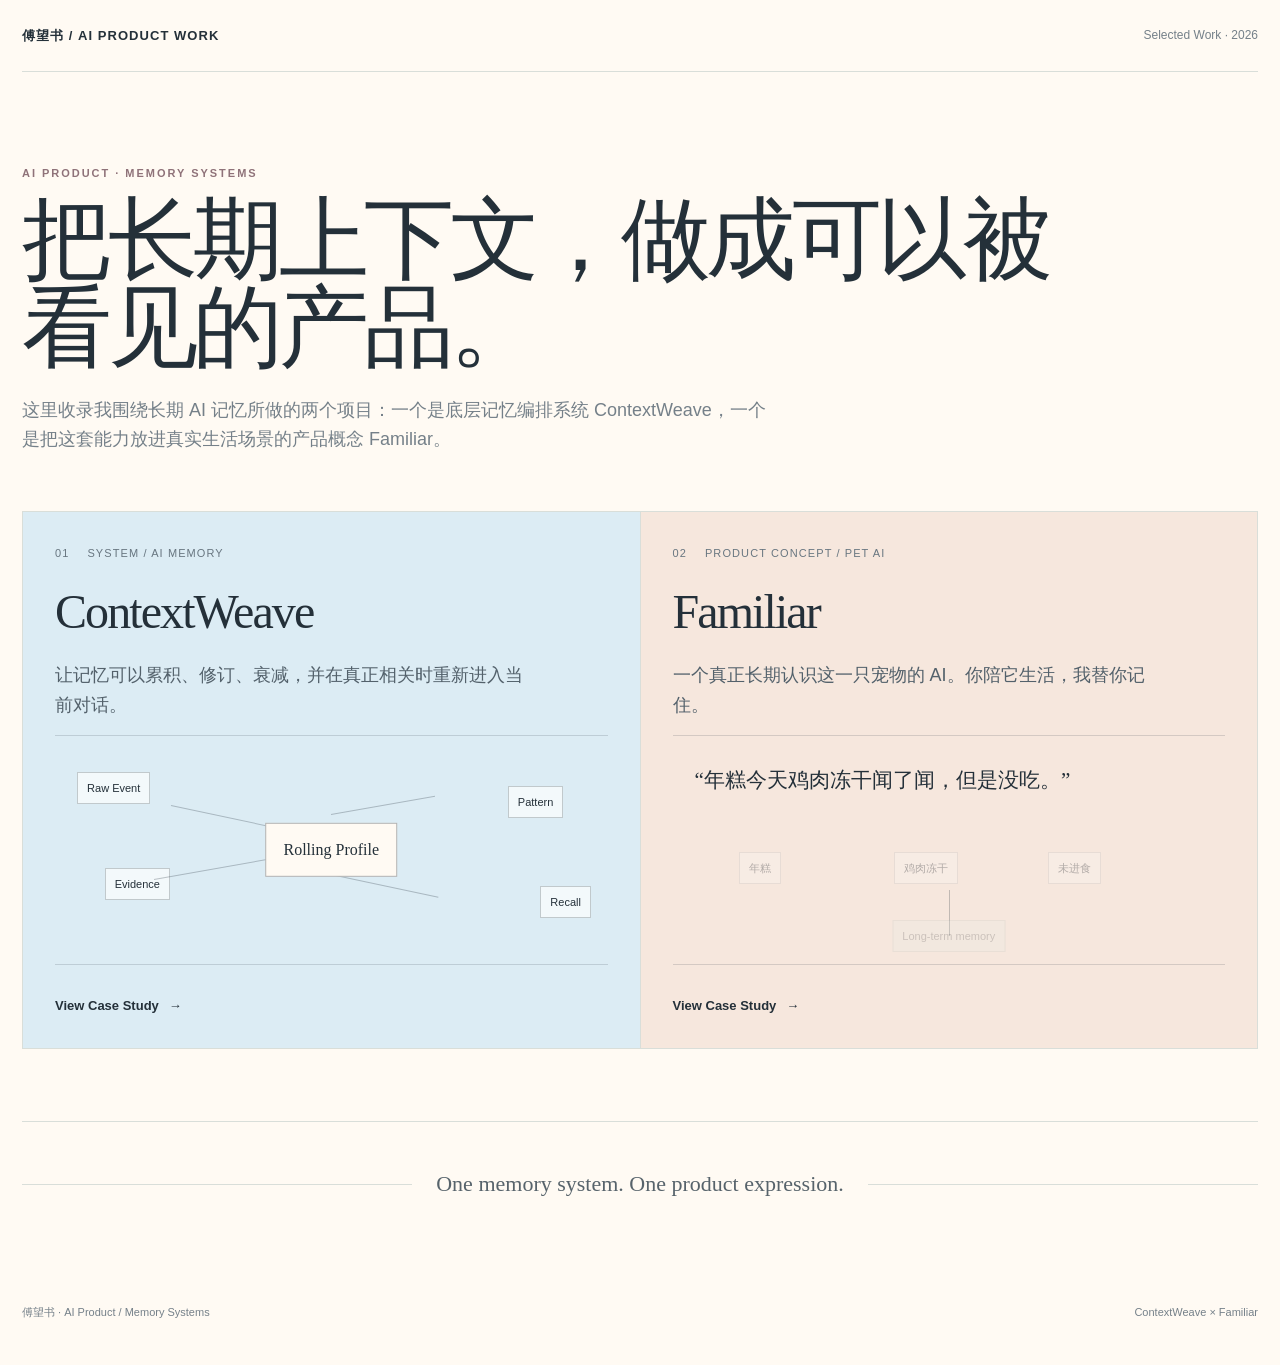
==== commit 01960cbe: "Replace demo landing page with AI project navigation" ====
--- a/index.html
+++ b/index.html
@@ -1,437 +1,51 @@
 <!doctype html>
 <html lang="zh-CN">
 <head>
-  <meta charset="utf-8" />
-  <meta name="viewport" content="width=device-width, initial-scale=1" />
-  <meta name="description" content="ContextWeave — a continuity-first memory orchestration layer for long-running AI interactions." />
-  <title>ContextWeave｜公开演示</title>
-  <style>
-
-:root{
-  --ink:#172635;
-  --muted:#6f7c88;
-  --line:#dfe5e9;
-  --paper:#f7f8f7;
-  --panel:#ffffff;
-  --accent:#263f59;
-  --accent-soft:#edf2f5;
-  --rose:#9a6f77;
-  --green:#60786b;
-  --shadow:0 18px 55px rgba(26,45,60,.08);
-}
-*{box-sizing:border-box}
-html{scroll-behavior:smooth}
-body{
-  margin:0;
-  background:
-    radial-gradient(circle at 15% 4%, rgba(96,120,107,.08), transparent 23rem),
-    radial-gradient(circle at 86% 14%, rgba(154,111,119,.06), transparent 25rem),
-    var(--paper);
-  color:var(--ink);
-  font-family:Inter,ui-sans-serif,-apple-system,BlinkMacSystemFont,"Segoe UI","Noto Sans",Arial,sans-serif;
-  line-height:1.6;
-}
-button,input{font:inherit}
-a{color:inherit;text-decoration:none}
-.shell{max-width:1240px;margin:0 auto;padding:0 28px}
-.topbar{
-  position:sticky;top:0;z-index:30;
-  display:grid;grid-template-columns:1fr auto 1fr;align-items:center;
-  min-height:74px;
-  background:rgba(247,248,247,.86);
-  backdrop-filter:blur(16px);
-  border-bottom:1px solid rgba(223,229,233,.8)
-}
-.brand{display:flex;align-items:center;gap:10px;font-weight:700;letter-spacing:-.02em}
-.brand-mark{
-  display:grid;place-items:center;width:31px;height:31px;border:1px solid var(--ink);
-  border-radius:50%;font-family:Georgia,serif;font-size:16px
-}
-.nav{display:flex;gap:24px;font-size:14px;color:var(--muted)}
-.nav a:hover{color:var(--ink)}
-.status{justify-self:end;font-size:12px;color:var(--muted);display:flex;align-items:center;gap:7px}
-.status-dot{width:7px;height:7px;border-radius:50%;background:var(--green);box-shadow:0 0 0 4px rgba(96,120,107,.1)}
-.hero{padding:92px 0 68px}
-.eyebrow,.kicker{font-size:11px;letter-spacing:.17em;font-weight:700;color:var(--rose)}
-.hero h1{
-  max-width:930px;margin:12px 0 22px;
-  font-size:clamp(43px,7vw,82px);line-height:1.01;letter-spacing:-.055em;font-weight:620
-}
-.hero h1 em{font-family:Georgia,serif;font-weight:400;color:var(--green)}
-.hero-copy{max-width:750px;font-size:18px;color:var(--muted);margin:0}
-.hero-actions{display:flex;gap:12px;margin:34px 0 50px}
-.btn{padding:12px 17px;border-radius:10px;font-size:14px;font-weight:650}
-.btn.primary{background:var(--ink);color:#fff}
-.btn.ghost{border:1px solid var(--line);background:rgba(255,255,255,.55)}
-.hero-grid{display:grid;grid-template-columns:repeat(4,1fr);border-top:1px solid var(--line)}
-.hero-grid article{padding:20px 18px 0 0}
-.hero-grid b{display:block;font-size:14px;margin-bottom:5px}
-.hero-grid span{font-size:13px;color:var(--muted)}
-.section{padding:78px 0}
-.section-heading{
-  display:grid;grid-template-columns:1fr minmax(260px,430px);gap:50px;align-items:end;margin-bottom:28px
-}
-.section h2{font-size:36px;line-height:1.08;letter-spacing:-.035em;margin:5px 0 0}
-.section-heading>p{margin:0;color:var(--muted);font-size:14px}
-.card{background:rgba(255,255,255,.88);border:1px solid var(--line);border-radius:18px;box-shadow:var(--shadow)}
-.demo-layout{display:grid;grid-template-columns:minmax(0,1.35fr) minmax(320px,.65fr);gap:18px}
-.card-head{height:68px;padding:0 20px;display:flex;align-items:center;justify-content:space-between;border-bottom:1px solid var(--line)}
-.card-head strong,.card-head span{display:block}
-.card-head strong{font-size:14px}
-.card-head div>span{font-size:11px;color:var(--muted);margin-top:1px}
-.pill{padding:5px 8px;border-radius:999px;background:var(--accent-soft);font-size:10px!important;color:var(--accent)!important;font-weight:700;text-transform:uppercase;letter-spacing:.08em}
-.pill.neutral{background:#f1f2f2;color:#8a9399!important}
-.chat{height:352px;padding:18px;overflow:auto}
-.message{display:flex;gap:10px;margin-bottom:16px;align-items:flex-start}
-.message.user{justify-content:flex-end}
-.message.user>div{background:var(--ink);color:#fff;border-radius:14px 14px 4px 14px;padding:11px 13px;max-width:78%}
-.message.assistant>div{background:#f4f6f7;border-radius:4px 14px 14px 14px;padding:11px 13px;max-width:82%}
-.message p{margin:0;font-size:14px}
-.message small{display:block;color:var(--muted);font-size:10px;margin-top:5px}
-.message.user small{color:#cbd4db}
-.avatar{flex:0 0 28px;height:28px;border-radius:50%;display:grid;place-items:center;background:var(--accent-soft);font-size:9px;font-weight:800;color:var(--accent)}
-.suggestions{display:flex;flex-wrap:wrap;gap:8px;padding:0 18px 14px}
-.suggestions button{border:1px solid var(--line);background:#fff;border-radius:999px;padding:7px 10px;font-size:11px;color:var(--muted);cursor:pointer}
-.suggestions button:hover{color:var(--ink);border-color:#aab7c1}
-.composer{border-top:1px solid var(--line);padding:13px;display:flex;gap:8px}
-.composer input{flex:1;border:0;background:#f4f6f7;padding:11px 12px;border-radius:10px;outline:none;color:var(--ink);min-width:0}
-.composer button{border:0;background:var(--ink);color:#fff;padding:0 17px;border-radius:10px;font-weight:650;cursor:pointer}
-.trace-summary{display:grid;grid-template-columns:1fr 1fr 1fr;gap:1px;background:var(--line);border-bottom:1px solid var(--line)}
-.trace-summary div{padding:13px;background:#fff}
-.trace-summary span{display:block;font-size:9px;color:var(--muted);text-transform:uppercase;letter-spacing:.07em}
-.trace-summary b{font-size:12px}
-.trace-list{padding:16px;display:grid;gap:10px}
-.trace-list.empty{color:var(--muted);font-size:12px}
-.trace-item{border:1px solid var(--line);background:#fbfcfc;border-radius:12px;padding:12px}
-.trace-item .trace-top{display:flex;justify-content:space-between;gap:8px;margin-bottom:5px}
-.trace-item strong{font-size:11px}
-.trace-item .score{font-size:9px;color:var(--green);font-weight:700}
-.trace-item p{font-size:11px;color:var(--muted);margin:0}
-.flow{display:flex;align-items:center;gap:9px;margin:30px 0 20px}
-.flow-node{flex:1;border:1px solid var(--line);background:#fff;border-radius:14px;padding:16px;min-height:114px}
-.flow-node span{font-size:10px;color:var(--rose);font-weight:700}
-.flow-node b{display:block;margin:12px 0 2px;font-size:13px}
-.flow-node small{color:var(--muted);font-size:11px}
-.flow-arrow{color:#9ba7af}
-.capability-grid{display:grid;grid-template-columns:repeat(4,1fr);gap:12px}
-.capability-grid article{padding:18px;box-shadow:none}
-.capability-grid .index{font-family:Georgia,serif;color:var(--rose)}
-.capability-grid h3{font-size:15px;margin:28px 0 7px}
-.capability-grid p{font-size:12px;color:var(--muted);margin:0}
-.roadmap{display:grid;grid-template-columns:1fr 1.4fr;margin-top:18px;padding:22px 24px;box-shadow:none}
-.roadmap h3{margin:5px 0 0}
-.roadmap ul{list-style:none;padding:0;margin:0}
-.roadmap li{display:flex;justify-content:space-between;padding:8px 0;border-bottom:1px solid #edf0f2;font-size:12px}
-.roadmap li:last-child{border-bottom:0}
-.roadmap li span{color:var(--muted);font-size:10px;text-transform:uppercase;letter-spacing:.08em}
-.about{display:grid;grid-template-columns:.85fr 1.15fr;gap:80px}
-.about-copy{font-size:15px;color:var(--muted)}
-.about-copy p:first-child{font-size:19px;color:var(--ink);margin-top:0}
-.stack{display:flex;flex-wrap:wrap;gap:7px;margin:24px 0}
-.stack span{border:1px solid var(--line);background:#fff;padding:7px 9px;border-radius:8px;font-size:11px;color:var(--ink)}
-.about-note{border-left:2px solid var(--rose);padding-left:13px;font-size:12px}
-footer{border-top:1px solid var(--line);display:flex;justify-content:space-between;padding:26px 0 42px;color:var(--muted);font-size:11px}
-
-
-.memory-demo-layout{display:grid;grid-template-columns:minmax(240px,.78fr) minmax(0,1.2fr) minmax(285px,.82fr);gap:14px;align-items:stretch}
-.memory-card,.chat-card,.trace-card{min-width:0}
-.memory-list{padding:14px;display:grid;gap:9px;max-height:310px;overflow:auto}
-.memory-item{border:1px solid var(--line);border-radius:12px;padding:10px 11px;background:#fbfcfc}
-.memory-item.sample{background:#f7f9f8}
-.memory-meta{display:flex;align-items:center;justify-content:space-between;gap:8px;margin-bottom:4px}
-.memory-meta span{font-size:9px;text-transform:uppercase;letter-spacing:.07em;color:var(--rose);font-weight:700}
-.memory-meta small{font-size:9px;color:var(--muted)}
-.memory-item p{margin:0;font-size:11px;color:var(--ink)}
-.memory-actions{display:flex;gap:7px;padding:0 14px 12px}
-.memory-actions button{flex:1;border:1px solid var(--line);background:#fff;border-radius:9px;padding:7px 8px;font-size:10px;color:var(--muted);cursor:pointer}
-.memory-actions button:hover{color:var(--ink)}
-.memory-form{border-top:1px solid var(--line);padding:12px}
-.memory-form label{display:block;font-size:10px;color:var(--muted);margin-bottom:7px}
-.memory-form-row{display:flex;gap:7px}
-.memory-form input{min-width:0;flex:1;border:0;background:#f4f6f7;padding:10px 11px;border-radius:9px;outline:none}
-.memory-form button{border:0;background:var(--green);color:#fff;border-radius:9px;padding:0 13px;font-weight:700;cursor:pointer}
-.demo-notice{margin-top:12px;padding:10px 12px;border:1px solid var(--line);border-radius:12px;background:rgba(255,255,255,.64);font-size:11px;color:var(--muted)}
-.engine-line{display:flex;align-items:center;gap:7px;font-size:10px;color:var(--muted)}
-.engine-dot{width:7px;height:7px;border-radius:50%;background:#b1bac0}
-.engine-dot.live{background:var(--green);box-shadow:0 0 0 4px rgba(96,120,107,.1)}
-.trace-item .why{margin-top:5px;font-size:10px;color:#86929b}.recall-path{margin-top:7px;padding-top:7px;border-top:1px dashed var(--line);font-size:10px;color:#6f7c88}.expand-btn{margin-top:8px;border:1px solid var(--line);background:#fff;border-radius:8px;padding:5px 9px;font-size:10px;color:var(--accent);cursor:pointer}.expanded-memory{margin-top:8px;padding:9px 10px;border-radius:9px;background:#f4f6f7;font-size:10px;color:var(--ink);white-space:pre-wrap}
-@media(max-width:1100px){.memory-demo-layout{grid-template-columns:1fr 1fr}.trace-card{grid-column:1/-1}}
-@media(max-width:760px){.memory-demo-layout{grid-template-columns:1fr}.trace-card{grid-column:auto}}
-
-@media(max-width:880px){
-  .shell{padding:0 17px}
-  .topbar{grid-template-columns:1fr auto}.nav{display:none}.status{font-size:0}.status-dot{display:block}
-  .hero{padding-top:64px}.hero-grid{grid-template-columns:1fr 1fr}.hero-grid article{padding-bottom:8px}
-  .section{padding:58px 0}.section-heading{grid-template-columns:1fr;gap:12px}
-  .demo-layout{grid-template-columns:1fr}.trace-card{min-height:300px}
-  .flow{display:grid;grid-template-columns:1fr}.flow-arrow{transform:rotate(90deg);justify-self:center}
-  .capability-grid{grid-template-columns:1fr 1fr}
-  .roadmap,.about{grid-template-columns:1fr;gap:24px}
-}
-@media(max-width:540px){
-  .hero h1{font-size:45px}.hero-copy{font-size:16px}
-  .hero-actions{flex-direction:column;align-items:stretch}.btn{text-align:center}
-  .hero-grid{grid-template-columns:1fr}
-  .capability-grid{grid-template-columns:1fr}
-  .chat{height:315px}
-  .trace-summary{grid-template-columns:1fr 1fr}.trace-summary div:last-child{grid-column:1/-1}
-  .section h2{font-size:30px}
-}
-
-</style>
+<meta charset="utf-8"><meta name="viewport" content="width=device-width,initial-scale=1">
+<meta name="description" content="傅望书的 AI 产品与长期记忆系统项目展示。">
+<title>傅望书｜AI Product Work</title>
+<link rel="stylesheet" href="assets/site.css">
 </head>
 <body>
-  <div class="shell">
-    <header class="topbar">
-      <a class="brand" href="#home" aria-label="ContextWeave 首页">
-        <span class="brand-mark">C</span>
-        <span>ContextWeave</span>
-      </a>
-      <nav class="nav">
-        <a href="#demo">演示</a>
-        <a href="#memory">系统</a>
-        <a href="#about">关于</a>
-      </nav>
-      <span class="status"><span class="status-dot"></span> 公开演示 v0.4 · Moss Sandbox</span>
-    </header>
-
-    <main>
-      <section id="home" class="hero">
-        <div class="eyebrow">CONTINUITY-FIRST AI MEMORY</div>
-        <h1>让长期 AI 交互，记住<em>真正重要</em>的内容。</h1>
-        <p class="hero-copy">
-          ContextWeave 是一个面向长期 AI 交互场景的上下文记忆编排系统原型。它将长期记忆、跨会话上下文、事件触发与可追踪召回组织在同一套连续性框架中，而不是把记忆简化成一次普通检索。
-        </p>
-        <div class="hero-actions">
-          <a class="btn primary" href="#demo">进入交互演示</a>
-          <a class="btn ghost" href="#about">了解项目</a>
-        </div>
-        <div class="hero-grid">
-          <article><b>长期记忆</b><span>保存并在合适时机召回长期有效的信息。</span></article>
-          <article><b>跨会话连续性</b><span>让相关上下文跨对话继续发挥作用。</span></article>
-          <article><b>事件触发</b><span>当时间或状态变化时重新唤起旧信息。</span></article>
-          <article><b>召回轨迹</b><span>展示系统用了哪些记忆，以及为什么使用它们。</span></article>
-        </div>
-      </section>
-
-      <section id="demo" class="section">
-        <div class="section-heading">
-          <div>
-            <span class="kicker">INTERACTIVE MEMORY SANDBOX</span>
-            <h2>亲手写入一条记忆，再换一种问法</h2>
-          </div>
-          <p>公开版只使用虚构样板数据与当前访客临时写入的内容；真实私人记忆始终与 Demo 隔离。</p>
-        </div>
-
-        <div class="memory-demo-layout">
-          <aside class="memory-card card">
-            <div class="card-head">
-              <div><strong>Demo Memory</strong><span>样板记忆 + 本次访客临时记忆</span></div>
-              <span id="memory-count" class="pill neutral">0 / 20</span>
-            </div>
-            <div id="memory-list" class="memory-list"></div>
-            <form id="memory-form" class="memory-form">
-              <label for="memory-input">添加一条记忆</label>
-              <div class="memory-form-row">
-                <input id="memory-input" type="text" maxlength="240" autocomplete="off" placeholder="比如：我喜欢喝咖啡" />
-                <button type="submit">记住</button>
-              </div>
-            </form>
-            <div class="memory-actions">
-              <button id="clear-custom" type="button">清空我添加的</button>
-              <button id="reset-demo" type="button">重置 Demo</button>
-            </div>
-          </aside>
-
-          <div class="chat-card card">
-            <div class="card-head">
-              <div><strong>演示对话</strong><span>浏览器临时 Session · 后端接入后启用 24h TTL</span></div>
-              <div class="engine-line"><span id="engine-dot" class="engine-dot"></span><span id="engine-mode">前端预览</span></div>
-            </div>
-            <div id="chat" class="chat">
-              <div class="message assistant">
-                <span class="avatar">CW</span>
-                <div>
-                  <p>先添加一条属于你的 Demo Memory，再换一种问法试试。我会把命中的记忆和召回轨迹一起显示出来。</p>
-                  <small>ContextWeave 演示代理</small>
-                </div>
-              </div>
-            </div>
-            <div class="suggestions">
-              <button data-prompt="今天下午喝什么？">下午喝什么</button>
-              <button data-prompt="我去京都旅行时应该怎么安排行程？">京都旅行</button>
-              <button data-prompt="我现在做项目最该优先什么？">项目重点</button>
-            </div>
-            <form id="prompt-form" class="composer">
-              <input id="prompt" type="text" maxlength="300" autocomplete="off" placeholder="试试换一种说法问刚才写入的记忆…" />
-              <button type="submit">发送</button>
-            </form>
-          </div>
-
-          <aside class="trace-card card">
-            <div class="card-head">
-              <div><strong>Recall Trace</strong><span>一次召回为什么成立</span></div>
-              <span id="trace-state" class="pill neutral">等待召回</span>
-            </div>
-            <div class="trace-summary">
-              <div><span>route</span><b id="recall-level">—</b></div>
-              <div><span>used_memory</span><b id="used-memory">0</b></div>
-              <div><span>trace_id</span><b id="trace-id">—</b></div>
-            </div>
-            <div id="trace-list" class="trace-list empty">
-              <p>添加记忆并提问后，这里会显示命中内容、score、match reason 与 candidate source。</p>
-            </div>
-          </aside>
-        </div>
-
-        <div class="demo-notice">
-          页面会优先连接独立的 Moss Public Sandbox；后端不可用时自动退回浏览器预览。公开沙盒只处理 synthetic sample 与当前访客的临时记忆，不连接私人 Moss 数据。
-        </div>
-      </section>
-
-      <section id="memory" class="section">
-        <div class="section-heading">
-          <div>
-            <span class="kicker">SYSTEM VIEW</span>
-            <h2>记忆不是堆积，而是一条流。</h2>
-          </div>
-          <p>当前公开演示展示产品逻辑与前端预览召回轨迹，不暴露私人系统数据。</p>
-        </div>
-
-        <div class="flow">
-          <div class="flow-node"><span>01</span><b>当前对话</b><small>用户问题与局部上下文</small></div>
-          <div class="flow-arrow">→</div>
-          <div class="flow-node"><span>02</span><b>Context Bridge</b><small>识别需要延续的上下文信号</small></div>
-          <div class="flow-arrow">→</div>
-          <div class="flow-node"><span>03</span><b>Memory Orchestration</b><small>召回、排序、筛选与组合</small></div>
-          <div class="flow-arrow">→</div>
-          <div class="flow-node"><span>04</span><b>回答 + Trace</b><small>生成结果并保留可检查的召回依据</small></div>
-        </div>
-
-        <div class="capability-grid">
-          <article class="card">
-            <span class="index">A</span>
-            <h3>长期记忆</h3>
-            <p>长期信息与短期对话上下文分离保存，只在真正相关时重新进入当前交互。</p>
-          </article>
-          <article class="card">
-            <span class="index">B</span>
-            <h3>跨会话衔接</h3>
-            <p>无需重放全部历史，也能把有用的旧上下文带入新的对话与场景。</p>
-          </article>
-          <article class="card">
-            <span class="index">C</span>
-            <h3>Event 主动触发</h3>
-            <p>时间或状态发生变化时，可以主动唤起相关记忆。</p>
-          </article>
-          <article class="card">
-            <span class="index">D</span>
-            <h3>可追踪召回</h3>
-            <p>保留召回元数据，便于解释、调试与持续迭代。</p>
-          </article>
-        </div>
-
-        <div class="roadmap card">
-          <div>
-            <span class="kicker">ROADMAP</span>
-            <h3>仍在继续完善</h3>
-          </div>
-          <ul>
-            <li>用户画像综合生成 <span>Beta</span></li>
-            <li>向量小模型整理层 <span>Planned</span></li>
-            <li>脱敏开源版本 <span>Planned</span></li>
-          </ul>
-        </div>
-      </section>
-
-      <section id="about" class="section about">
-        <div>
-          <span class="kicker">ABOUT</span>
-          <h2>从产品概念，到可以使用的原型。</h2>
-        </div>
-        <div class="about-copy">
-          <p>
-            ContextWeave 由项目负责人从 0 到 1 提出产品概念、功能架构与核心交互逻辑，并在 AI 协助开发下推进实现、测试与持续迭代。
-          </p>
-          <p>
-            目前项目覆盖问题定义、功能架构、交互规则、部署、域名接入与持续验证等工作。
-          </p>
-          <div class="stack">
-            <span>API</span><span>MCP</span><span>Agent / Workflow</span><span>Git</span><span>PowerShell</span>
-          </div>
-          <div class="about-note">
-            当前公开页面为完全脱敏的演示构建，不包含真实私人记忆、真实对话、凭据或内部部署信息。
-          </div>
-        </div>
-      </section>
-    </main>
-
-    <footer>
-      <span>ContextWeave · 公开演示 v0.4 · Moss Sandbox</span>
-      <span>让连续性变得可见。</span>
-    </footer>
+<div class="shell">
+<header class="site-header"><a class="brand" href="./">傅望书 / AI Product Work</a><span class="header-note">Selected Work · 2026</span></header>
+<main>
+<section class="hero reveal">
+  <div class="eyebrow">AI PRODUCT · MEMORY SYSTEMS</div>
+  <h1>把长期上下文，做成可以被看见的产品。</h1>
+  <p>这里收录我围绕长期 AI 记忆所做的两个项目：一个是底层记忆编排系统 ContextWeave，一个是把这套能力放进真实生活场景的产品概念 Familiar。</p>
+  <div class="project-grid">
+    <a class="project-card context" href="contextweave/">
+      <div>
+        <div class="project-meta"><span>01</span><span>System / AI Memory</span></div>
+        <h2>ContextWeave</h2>
+        <p>让记忆可以累积、修订、衰减，并在真正相关时重新进入当前对话。</p>
+      </div>
+      <div class="motion-stage" aria-hidden="true">
+        <span class="node n1">Raw Event</span><span class="node n2">Evidence</span><span class="node n3">Pattern</span><span class="node n4">Recall</span>
+        <span class="thread t1"></span><span class="thread t2"></span><span class="thread t3"></span><span class="thread t4"></span>
+        <span class="core">Rolling Profile</span>
+      </div>
+      <span class="project-link">View Case Study</span>
+    </a>
+    <a class="project-card familiar" href="familiar/">
+      <div>
+        <div class="project-meta"><span>02</span><span>Product Concept / Pet AI</span></div>
+        <h2>Familiar</h2>
+        <p>一个真正长期认识这一只宠物的 AI。你陪它生活，我替你记住。</p>
+      </div>
+      <div class="motion-stage" aria-hidden="true">
+        <div class="sentence">“年糕今天鸡肉冻干闻了闻，但是没吃。”</div>
+        <span class="token one">年糕</span><span class="token two">鸡肉冻干</span><span class="token three">未进食</span>
+        <span class="sinkline"></span><span class="memory-chip">Long-term memory</span>
+      </div>
+      <span class="project-link">View Case Study</span>
+    </a>
   </div>
-
-  <script>
-const API_BASE = window.CONTEXTWEAVE_API_BASE || "https://archive.wingfindsmoss.com";
-const SAMPLE_MEMORIES = [
-  {id:"sample:travel-pace",type:"preference",content:"我喜欢安静、低密度的旅行安排，每天最好不要超过两个主要地点。",sample:true},
-  {id:"sample:kyoto-morning",type:"plan",content:"如果去京都，我更愿意清晨去热门寺院，避开人群。",sample:true},
-  {id:"sample:project-first",type:"decision",content:"我最近更想先把公开 Demo 做完，再考虑继续扩展功能。",sample:true},
-  {id:"sample:coffee-light",type:"preference",content:"我通常更喜欢清爽、花香、酸质明亮的咖啡。",sample:true}
-];
-const MAX_CUSTOM=16, SESSION_KEY="contextweave-demo-session-v03", CUSTOM_KEY="contextweave-demo-custom-v03";
-const memoryList=document.querySelector("#memory-list"), memoryCount=document.querySelector("#memory-count");
-const memoryForm=document.querySelector("#memory-form"), memoryInput=document.querySelector("#memory-input");
-const clearCustom=document.querySelector("#clear-custom"), resetDemo=document.querySelector("#reset-demo");
-const chat=document.querySelector("#chat"), form=document.querySelector("#prompt-form"), input=document.querySelector("#prompt");
-const traceState=document.querySelector("#trace-state"), recallLevel=document.querySelector("#recall-level");
-const usedMemory=document.querySelector("#used-memory"), traceId=document.querySelector("#trace-id"), traceList=document.querySelector("#trace-list");
-const engineMode=document.querySelector("#engine-mode"), engineDot=document.querySelector("#engine-dot");
-let sessionId=sessionStorage.getItem(SESSION_KEY)||"", memories=[...SAMPLE_MEMORIES,...loadCustom()], liveApi=false, lastQuery="";
-
-function esc(s){return String(s).replace(/[&<>"']/g,m=>({"&":"&amp;","<":"&lt;",">":"&gt;",'"':"&quot;","'":"&#039;"}[m]))}
-function loadCustom(){try{return JSON.parse(sessionStorage.getItem(CUSTOM_KEY)||"[]")}catch{return[]}}
-function saveCustom(){sessionStorage.setItem(CUSTOM_KEY,JSON.stringify(memories.filter(m=>!m.sample)))}
-function addMessage(text,who="user"){const el=document.createElement("div");el.className="message "+who;el.innerHTML=who==="assistant"?'<span class="avatar">CW</span><div><p>'+esc(text)+'</p><small>ContextWeave 演示代理</small></div>':'<div><p>'+esc(text)+'</p><small>本次访客</small></div>';chat.appendChild(el);chat.scrollTop=chat.scrollHeight}
-function renderMemories(){memoryList.innerHTML=memories.map(m=>'<div class="memory-item '+(m.sample?"sample":"")+'"><div class="memory-meta"><span>'+esc(m.type||"memory")+'</span><small>'+(m.sample?"样板":"本次访客")+'</small></div><p>'+esc(m.content)+'</p></div>').join("");memoryCount.textContent=memories.length+" / 20"}
-function inferType(c){if(/喜欢|偏好|不喜欢|更爱|习惯/.test(c))return"preference";if(/计划|准备|要去|打算/.test(c))return"plan";if(/优先|决定|先做|暂时/.test(c))return"decision";return"memory"}
-function expandedTerms(q){const groups=[{q:/喝|饮料|下午茶|咖啡|茶|饮品/i,terms:["咖啡","茶","饮料","饮品","口味","清爽","花香","甜","酸","咖啡因"]},{q:/旅行|京都|景点|行程|出游/i,terms:["旅行","京都","寺院","景点","行程","清晨","低密度","人群"]},{q:/项目|优先|工作|先做|重点/i,terms:["项目","优先","demo","扩展","功能","先把","决定"]}];const set=new Set(q.toLowerCase().split(/[\s，。！？,.!?、/]+/).filter(Boolean));groups.forEach(g=>{if(g.q.test(q))g.terms.forEach(t=>set.add(t.toLowerCase()))});return[...set]}
-function localRecall(q){const terms=expandedTerms(q);const ranked=memories.map(m=>{const text=m.content.toLowerCase();let hit=0;terms.forEach(t=>{if(text.includes(t))hit+=t.length>2?1.4:1});if(/喜欢|偏好/.test(m.content)&&/什么|怎么|推荐|应该/.test(q))hit+=.7;return{...m,_score:hit}}).filter(m=>m._score>0).sort((a,b)=>b._score-a._score).slice(0,3);const top=ranked[0];let answer="当前 Demo Memory 里没有足够相关的信息。你可以先添加一条记忆，再换一种说法问我。";if(top){if(/喝|饮料|下午茶|咖啡|茶|饮品/i.test(q))answer="我找到了与你的饮品选择相关的记忆："+top.content+" 如果现在要选，我会优先沿着这个偏好给建议。";else if(/旅行|京都|景点|行程|出游/i.test(q))answer="我找到了与你的行程选择相关的记忆："+top.content;else if(/项目|优先|工作|先做|重点/i.test(q))answer="我找到了与你当前项目决策相关的记忆："+top.content;else answer="这次问题让我想起了："+top.content}return{route:ranked.length?"RECALL":"NO_RECALL",answer,trace_id:"preview-"+Math.random().toString(16).slice(2,8),memories:ranked.map((m,i)=>({id:m.id,memory_type:m.type,sanitized_summary:m.content,score:Math.min(.98,.62+m._score*.07-i*.03).toFixed(2),match_reason:"semantic-preview",candidate_sources:["local-preview"]}))}}
-async function api(path,options={}){const res=await fetch(API_BASE+path,{...options,headers:{"Content-Type":"application/json",...(options.headers||{})}});if(!res.ok)throw new Error("API "+res.status);return res.json()}
-async function initLive(){if(!API_BASE)return false;try{if(!sessionId){const data=await api("/v1/demo/session",{method:"POST",body:"{}"});sessionId=data.session_id;sessionStorage.setItem(SESSION_KEY,sessionId)}const data=await api("/v1/demo/memories?session_id="+encodeURIComponent(sessionId));memories=data.memories||[];engineMode.textContent="Moss Public Sandbox · Live";engineDot.classList.add("live");liveApi=true;renderMemories();return true}catch{engineMode.textContent="前端预览";engineDot.classList.remove("live");liveApi=false;return false}}
-async function addMemory(content){if(API_BASE&&sessionId){try{const data=await api("/v1/demo/memories",{method:"POST",body:JSON.stringify({session_id:sessionId,content})});memories=data.memories||memories;renderMemories();return}catch{}}const customs=memories.filter(m=>!m.sample);if(customs.length>=MAX_CUSTOM){addMessage("本次 Demo 最多添加 16 条自定义记忆。可以先清空后再试。","assistant");return}memories.push({id:"custom:"+Date.now(),type:inferType(content),content,sample:false});saveCustom();renderMemories()}
-async function recall(q){if(API_BASE&&sessionId){try{return await api("/v1/demo/recall",{method:"POST",body:JSON.stringify({session_id:sessionId,query:q})})}catch{}}return localRecall(q)}
-async function expandMemory(publicId){
-  if(!liveApi||!sessionId)return;
-  const data=await api("/v1/demo/expand",{method:"POST",body:JSON.stringify({session_id:sessionId,public_id:publicId,query:lastQuery||"展开这条记忆",detail:"relevant_chunk"})});
-  const item=data.expansion||{};
-  const target=traceList.querySelector('[data-public-id="'+CSS.escape(publicId)+'"] .expanded-memory');
-  if(target){target.hidden=false;target.textContent=item.excerpt||"没有更多可展示内容。"}
-}
-function renderTrace(data){
-  const items=data.memories||[];
-  traceState.textContent=items.length?"已召回":"未命中";
-  traceState.className=items.length?"pill":"pill neutral";
-  recallLevel.textContent=data.route||(items.length?"RECALL":"NO_RECALL");
-  usedMemory.textContent=String(items.length);
-  traceId.textContent=data.trace_id||"—";
-  if(!items.length){traceList.className="trace-list empty";traceList.innerHTML="<p>没有命中相关记忆。试试先添加「我喜欢喝咖啡」，再问「今天下午喝什么？」。</p>";return}
-  traceList.className="trace-list";
-  traceList.innerHTML=items.map(m=>{
-    const tier=m.tier||"—",role=m.role||m.memory_type||"memory";
-    const path=(m.recall_path||[]).join(" → ");
-    const expand=liveApi&&m.expandable?'<button class="expand-btn" data-expand="'+esc(m.public_id||m.id)+'">展开</button>':"";
-    return '<div class="trace-item" data-public-id="'+esc(m.public_id||m.id||"")+'"><div class="trace-top"><strong>'+esc(tier+" · "+role)+'</strong><span class="score">score '+esc(m.score??"—")+'</span></div><p>'+esc(m.sanitized_summary||m.excerpt||m.summary||"")+'</p><div class="why">'+esc(m.match_reason||"relevance-signal")+" · "+esc((m.candidate_sources||m.source_channels||[]).join(" + ")||"moss")+'</div>'+(path?'<div class="recall-path">'+esc(path)+'</div>':"")+expand+'<div class="expanded-memory" hidden></div></div>'
-  }).join("")
-}
-async function runPrompt(q){if(!q.trim())return;lastQuery=q.trim();addMessage(q,"user");input.value="";const data=await recall(q);addMessage(data.answer||(data.memories?.[0]?.sanitized_summary?"我想起了："+data.memories[0].sanitized_summary:"没有找到相关记忆。"),"assistant");renderTrace(data)}
-memoryForm.addEventListener("submit",async e=>{e.preventDefault();const content=memoryInput.value.trim();if(!content)return;memoryInput.value="";await addMemory(content);addMessage("已把这条内容放进本次 Demo Memory。现在可以换一种说法来问我。","assistant")});
-clearCustom.addEventListener("click",async()=>{if(API_BASE&&sessionId){try{const data=await api("/v1/demo/memories/custom",{method:"DELETE",body:JSON.stringify({session_id:sessionId})});memories=data.memories||[];renderMemories();return}catch{}}memories=[...SAMPLE_MEMORIES];saveCustom();renderMemories()});
-resetDemo.addEventListener("click",()=>{sessionStorage.removeItem(SESSION_KEY);sessionStorage.removeItem(CUSTOM_KEY);location.reload()});
-form.addEventListener("submit",e=>{e.preventDefault();runPrompt(input.value)});
-document.querySelectorAll(".suggestions button").forEach(btn=>btn.addEventListener("click",()=>runPrompt(btn.dataset.prompt)));traceList.addEventListener("click",e=>{const btn=e.target.closest("[data-expand]");if(btn)expandMemory(btn.dataset.expand).catch(()=>{btn.textContent="展开失败"})});
-renderMemories();initLive();
-</script>
-</body>
-</html>+</section>
+<div class="bridge reveal"><span class="line"></span><p>One memory system. One product expression.</p><span class="line"></span></div>
+</main>
+<footer class="footer"><span>傅望书 · AI Product / Memory Systems</span><span>ContextWeave × Familiar</span></footer>
+</div>
+<script src="assets/motion.js"></script>
+</body></html>
--- a/assets/site.css
+++ b/assets/site.css
@@ -0,0 +1,115 @@
+
+:root{
+  --paper:#fffaf3;
+  --paper-soft:#f8f5ef;
+  --ink:#243039;
+  --muted:#758089;
+  --line:#d9ded9;
+  --sky:#dcecf4;
+  --mint:#e4efe7;
+  --peach:#f6e7dd;
+  --lilac:#ece7f4;
+  --butter:#f5edcf;
+  --rose:#ecdade;
+  --accent:#557181;
+  --accent-warm:#8f7279;
+  --max:1240px;
+}
+*{box-sizing:border-box}
+html{scroll-behavior:smooth}
+body{
+  margin:0;color:var(--ink);background:var(--paper);
+  font-family:Inter,ui-sans-serif,-apple-system,BlinkMacSystemFont,"Segoe UI","Noto Sans SC","PingFang SC",sans-serif;
+  line-height:1.65;
+}
+a{color:inherit;text-decoration:none}
+button,input{font:inherit}
+.shell{width:min(var(--max),calc(100% - 44px));margin:0 auto}
+.site-header{
+  min-height:72px;display:grid;grid-template-columns:1fr auto;align-items:center;
+  border-bottom:1px solid var(--line);background:var(--paper);
+}
+.brand{font-size:13px;letter-spacing:.08em;text-transform:uppercase;font-weight:720}
+.header-note{font-size:12px;color:var(--muted)}
+.eyebrow,.kicker{font-size:11px;letter-spacing:.18em;text-transform:uppercase;font-weight:760;color:var(--accent-warm)}
+.hero{padding:92px 0 72px;border-bottom:1px solid var(--line)}
+.hero h1,.page-hero h1,.case-section h2,.project-card h2,.quote-block,.bridge p,.cta-band h3{
+  font-family:Georgia,"Times New Roman",serif;font-weight:400;
+}
+.hero h1{font-size:clamp(48px,7vw,94px);line-height:.98;letter-spacing:-.05em;margin:14px 0 24px;max-width:1050px}
+.hero p{max-width:760px;margin:0;color:var(--muted);font-size:18px}
+.project-grid{display:grid;grid-template-columns:1fr 1fr;border-left:1px solid var(--line);border-top:1px solid var(--line);margin:56px 0 0}
+.project-card{
+  min-height:530px;position:relative;overflow:hidden;border-right:1px solid var(--line);border-bottom:1px solid var(--line);
+  padding:32px;display:flex;flex-direction:column;justify-content:space-between;
+  transition:background .25s ease,transform .25s ease;
+}
+.project-card.context{background:var(--sky)}
+.project-card.familiar{background:var(--peach)}
+.project-card:hover{transform:translateY(-4px)}
+.project-card h2{font-size:48px;letter-spacing:-.04em;margin:10px 0}
+.project-card p{margin:0;max-width:480px;color:#53616b}
+.project-meta{display:flex;gap:18px;flex-wrap:wrap;font-size:11px;letter-spacing:.1em;text-transform:uppercase;color:#687680}
+.project-link{display:inline-flex;align-items:center;gap:10px;font-size:13px;font-weight:700}
+.project-link::after{content:"→";transition:transform .2s ease}
+.project-card:hover .project-link::after{transform:translateX(5px)}
+.motion-stage{height:230px;position:relative;margin:14px 0 30px;border-top:1px solid rgba(36,48,57,.16);border-bottom:1px solid rgba(36,48,57,.16)}
+.node,.token,.memory-chip{position:absolute;border:1px solid rgba(36,48,57,.24);background:rgba(255,255,255,.68);padding:6px 9px;font-size:11px;transition:transform .55s cubic-bezier(.2,.7,.2,1),opacity .55s ease,background .3s ease}
+.thread{position:absolute;height:1px;background:rgba(36,48,57,.28);transform-origin:left center;transition:transform .55s cubic-bezier(.2,.7,.2,1),opacity .45s ease}
+.context .n1{left:4%;top:36px}.context .n2{left:9%;top:132px}.context .n3{right:8%;top:50px}.context .n4{right:3%;top:150px}
+.context .core{position:absolute;left:50%;top:50%;transform:translate(-50%,-50%);padding:13px 17px;border:1px solid rgba(36,48,57,.35);background:var(--paper);font-family:Georgia,serif;font-size:16px}
+.context .t1{left:21%;top:69px;width:28%;transform:rotate(12deg) scaleX(.72)}
+.context .t2{left:18%;top:143px;width:32%;transform:rotate(-10deg) scaleX(.68)}
+.context .t3{left:50%;top:78px;width:29%;transform:rotate(-10deg) scaleX(.66)}
+.context .t4{left:50%;top:138px;width:32%;transform:rotate(12deg) scaleX(.62)}
+.context:hover .thread{transform:rotate(0) scaleX(1);opacity:.9}
+.context:hover .n1{transform:translate(18px,10px)}.context:hover .n2{transform:translate(22px,-8px)}
+.context:hover .n3{transform:translate(-18px,12px)}.context:hover .n4{transform:translate(-22px,-10px)}
+.familiar .sentence{position:absolute;left:4%;right:4%;top:30px;font-family:Georgia,serif;font-size:21px;line-height:1.4}
+.familiar .token{top:116px;opacity:.32}.familiar .token.one{left:12%}.familiar .token.two{left:40%}.familiar .token.three{left:68%}
+.familiar .sinkline{left:50%;top:154px;width:1px;height:46px;background:rgba(36,48,57,.25);position:absolute;transition:height .5s ease}
+.familiar .memory-chip{left:50%;top:184px;transform:translateX(-50%);opacity:.2;background:var(--mint)}
+.familiar:hover .token{transform:translateY(22px);opacity:1;background:var(--paper)}
+.familiar:hover .sinkline{height:62px}.familiar:hover .memory-chip{transform:translate(-50%,18px);opacity:1}
+.bridge{display:grid;grid-template-columns:1fr auto 1fr;align-items:center;gap:24px;padding:44px 0 72px}
+.bridge .line{height:1px;background:var(--line)}.bridge p{margin:0;text-align:center;font-size:22px;color:#57636b}
+.page-hero{padding:80px 0 56px;border-bottom:1px solid var(--line)}
+.page-hero h1{font-size:clamp(54px,7vw,88px);letter-spacing:-.05em;line-height:.98;margin:12px 0 20px}
+.page-hero .lead{font-size:18px;color:var(--muted);max-width:820px}
+.back{display:inline-block;margin-top:26px;font-size:12px;font-weight:700;letter-spacing:.08em;text-transform:uppercase}
+.case-section{padding:70px 0;border-bottom:1px solid var(--line)}
+.section-grid{display:grid;grid-template-columns:280px 1fr;gap:70px}
+.case-section h2{font-size:38px;letter-spacing:-.03em;margin:0}
+.case-copy{color:#53616a;max-width:820px}.case-copy>p:first-child{font-size:20px;color:var(--ink);margin-top:0}
+.strip{display:grid;grid-template-columns:repeat(4,1fr);border-left:1px solid var(--line);border-top:1px solid var(--line);margin-top:30px}
+.strip article{min-height:165px;padding:22px;border-right:1px solid var(--line);border-bottom:1px solid var(--line);background:var(--paper-soft)}
+.strip article:nth-child(2){background:var(--mint)}.strip article:nth-child(3){background:var(--butter)}.strip article:nth-child(4){background:var(--lilac)}
+.strip b{display:block;margin:22px 0 6px}.strip small{color:var(--muted)}
+.evidence-list{display:grid;gap:0;border-top:1px solid var(--line);margin-top:26px}
+.evidence-row{display:grid;grid-template-columns:110px 1fr 220px;gap:18px;padding:18px 0;border-bottom:1px solid var(--line);align-items:center}
+.evidence-row time{font-family:Georgia,serif}.evidence-row span:last-child{color:var(--muted);font-size:13px}
+.quote-block{padding:34px;background:var(--rose);border-left:4px solid var(--accent-warm);font-size:28px;line-height:1.35;margin:28px 0}
+.quote-block small{font-family:Inter,ui-sans-serif,sans-serif;font-size:13px;color:#665f62}
+.cta-band{padding:48px 0;display:grid;grid-template-columns:1fr auto;gap:24px;align-items:center}
+.cta-band h3{font-size:32px;margin:0}.cta-link{border-bottom:1px solid var(--ink);font-size:13px;font-weight:700;padding-bottom:4px}
+.chat-showcase{border:1px solid var(--line);background:var(--paper-soft);padding:26px;margin-top:28px}
+.chat-row{display:flex;margin:14px 0}.chat-row.user{justify-content:flex-end}
+.bubble{max-width:68%;padding:14px 16px;border:1px solid var(--line);background:var(--paper)}
+.chat-row.user .bubble{background:var(--sky)}
+.tag-row{display:flex;gap:8px;flex-wrap:wrap;margin-top:20px}.tag{border:1px solid var(--line);padding:6px 9px;font-size:11px;background:var(--mint)}
+.architecture{display:grid;grid-template-columns:repeat(5,1fr);border-left:1px solid var(--line);border-top:1px solid var(--line);margin-top:30px}
+.architecture div{padding:22px;min-height:120px;border-right:1px solid var(--line);border-bottom:1px solid var(--line);background:var(--paper-soft)}
+.architecture div:nth-child(even){background:var(--sky)}.architecture b{display:block;margin-bottom:8px}
+.footer{padding:28px 0 44px;color:var(--muted);font-size:11px;display:flex;justify-content:space-between;gap:20px}
+.reveal{opacity:0;transform:translateY(18px);transition:opacity .7s ease,transform .7s ease}.reveal.visible{opacity:1;transform:none}
+@media(max-width:850px){
+  .project-grid{grid-template-columns:1fr}.project-card{min-height:470px}.section-grid{grid-template-columns:1fr;gap:24px}
+  .strip,.architecture{grid-template-columns:1fr 1fr}.evidence-row{grid-template-columns:86px 1fr}.evidence-row span:last-child{grid-column:2}
+  .cta-band{grid-template-columns:1fr}
+}
+@media(max-width:560px){
+  .shell{width:min(100% - 28px,var(--max))}.site-header{grid-template-columns:1fr}.header-note{display:none}
+  .hero{padding-top:62px}.hero h1{font-size:51px}.project-card{padding:22px}.project-card h2{font-size:40px}
+  .strip,.architecture{grid-template-columns:1fr}.bubble{max-width:86%}.bridge{grid-template-columns:1fr}.bridge .line{display:none}
+}
+@media(prefers-reduced-motion:reduce){*{scroll-behavior:auto!important;transition:none!important;animation:none!important}.reveal{opacity:1;transform:none}}
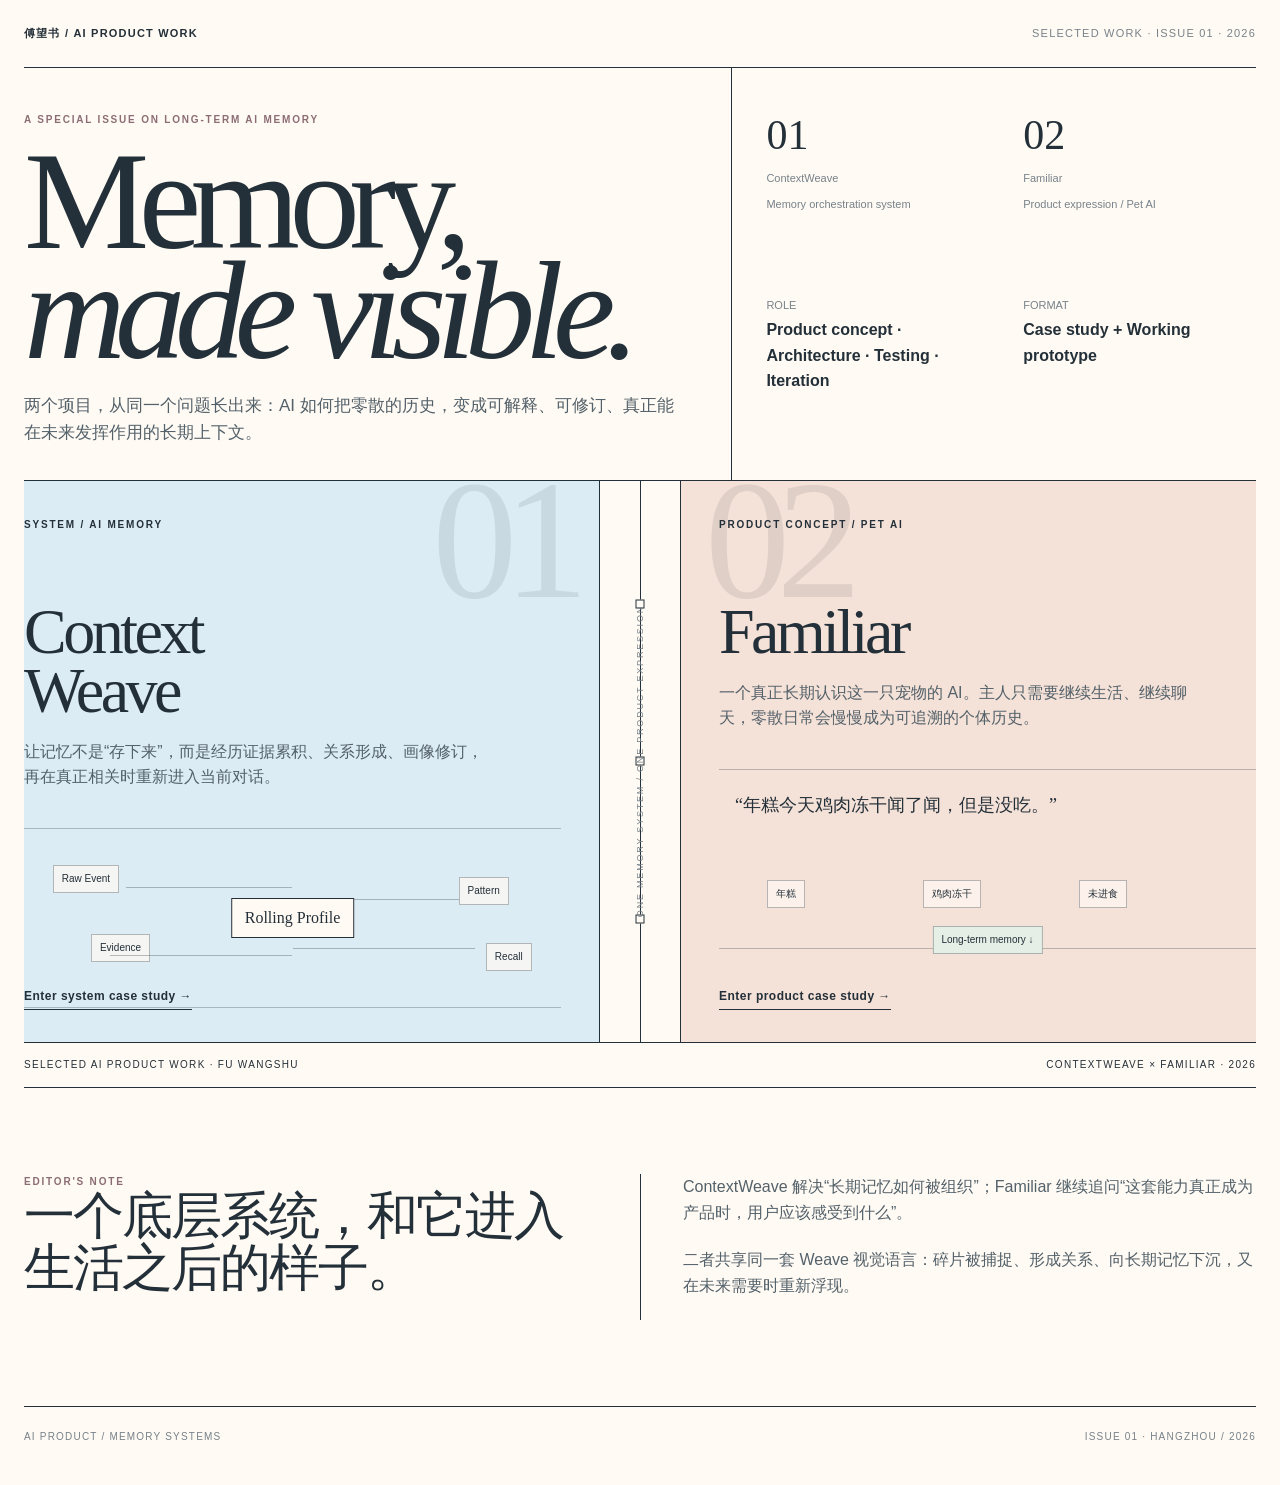
==== commit 49518291: "Turn landing page into editorial issue cover" ====
--- a/index.html
+++ b/index.html
@@ -3,49 +3,68 @@
 <head>
 <meta charset="utf-8"><meta name="viewport" content="width=device-width,initial-scale=1">
 <meta name="description" content="傅望书的 AI 产品与长期记忆系统项目展示。">
-<title>傅望书｜AI Product Work</title>
-<link rel="stylesheet" href="assets/site.css">
+<title>傅望书｜AI Product Work</title><link rel="stylesheet" href="assets/site.css">
 </head>
-<body>
-<div class="shell">
-<header class="site-header"><a class="brand" href="./">傅望书 / AI Product Work</a><span class="header-note">Selected Work · 2026</span></header>
+<body><div class="shell">
+<header class="site-header"><a class="brand" href="./">傅望书 / AI Product Work</a><span class="header-note">Selected Work · Issue 01 · 2026</span></header>
 <main>
-<section class="hero reveal">
-  <div class="eyebrow">AI PRODUCT · MEMORY SYSTEMS</div>
-  <h1>把长期上下文，做成可以被看见的产品。</h1>
-  <p>这里收录我围绕长期 AI 记忆所做的两个项目：一个是底层记忆编排系统 ContextWeave，一个是把这套能力放进真实生活场景的产品概念 Familiar。</p>
-  <div class="project-grid">
-    <a class="project-card context" href="contextweave/">
-      <div>
-        <div class="project-meta"><span>01</span><span>System / AI Memory</span></div>
-        <h2>ContextWeave</h2>
-        <p>让记忆可以累积、修订、衰减，并在真正相关时重新进入当前对话。</p>
+<section class="cover reveal">
+  <div class="cover-top">
+    <div class="cover-title-wrap">
+      <div class="eyebrow">A SPECIAL ISSUE ON LONG-TERM AI MEMORY</div>
+      <h1 class="cover-title">Memory,<br><em>made visible.</em></h1>
+      <p class="cover-deck">两个项目，从同一个问题长出来：AI 如何把零散的历史，变成可解释、可修订、真正能在未来发挥作用的长期上下文。</p>
+    </div>
+    <aside class="issue-block">
+      <div><b>01</b><span>ContextWeave<br>Memory orchestration system</span></div>
+      <div><b>02</b><span>Familiar<br>Product expression / Pet AI</span></div>
+      <div><span>ROLE</span><br><strong>Product concept · Architecture · Testing · Iteration</strong></div>
+      <div><span>FORMAT</span><br><strong>Case study + Working prototype</strong></div>
+    </aside>
+  </div>
+
+  <div class="cover-body">
+    <a class="teaser context" href="contextweave/">
+      <span class="teaser-num">01</span>
+      <div class="micro">SYSTEM / AI MEMORY</div>
+      <h2>Context<br>Weave</h2>
+      <p>让记忆不是“存下来”，而是经历证据累积、关系形成、画像修订，再在真正相关时重新进入当前对话。</p>
+      <div class="teaser-visual" aria-hidden="true">
+        <span class="node n1">Raw Event</span><span class="node n2">Evidence</span><span class="node n3">Pattern</span><span class="node n4">Recall</span>
+        <span class="thread t1"></span><span class="thread t2"></span><span class="thread t3"></span><span class="thread t4"></span><span class="core">Rolling Profile</span>
       </div>
-      <div class="motion-stage" aria-hidden="true">
-        <span class="node n1">Raw Event</span><span class="node n2">Evidence</span><span class="node n3">Pattern</span><span class="node n4">Recall</span>
-        <span class="thread t1"></span><span class="thread t2"></span><span class="thread t3"></span><span class="thread t4"></span>
-        <span class="core">Rolling Profile</span>
-      </div>
-      <span class="project-link">View Case Study</span>
+      <span class="teaser-link">Enter system case study →</span>
     </a>
-    <a class="project-card familiar" href="familiar/">
-      <div>
-        <div class="project-meta"><span>02</span><span>Product Concept / Pet AI</span></div>
-        <h2>Familiar</h2>
-        <p>一个真正长期认识这一只宠物的 AI。你陪它生活，我替你记住。</p>
-      </div>
-      <div class="motion-stage" aria-hidden="true">
+
+    <div class="cover-spine" aria-hidden="true">
+      <span class="spine-line"></span><i class="spine-mark m1"></i><i class="spine-mark m2"></i><i class="spine-mark m3"></i>
+      <span>one memory system / one product expression</span>
+    </div>
+
+    <a class="teaser familiar" href="familiar/">
+      <span class="teaser-num">02</span>
+      <div class="micro">PRODUCT CONCEPT / PET AI</div>
+      <h2>Familiar</h2>
+      <p>一个真正长期认识这一只宠物的 AI。主人只需要继续生活、继续聊天，零散日常会慢慢成为可追溯的个体历史。</p>
+      <div class="teaser-visual" aria-hidden="true">
         <div class="sentence">“年糕今天鸡肉冻干闻了闻，但是没吃。”</div>
         <span class="token one">年糕</span><span class="token two">鸡肉冻干</span><span class="token three">未进食</span>
-        <span class="sinkline"></span><span class="memory-chip">Long-term memory</span>
+        <span class="memory-chip">Long-term memory ↓</span>
       </div>
-      <span class="project-link">View Case Study</span>
+      <span class="teaser-link">Enter product case study →</span>
     </a>
   </div>
+
+  <div class="cover-bottom"><div>Selected AI Product Work · Fu Wangshu</div><div>ContextWeave × Familiar · 2026</div></div>
 </section>
-<div class="bridge reveal"><span class="line"></span><p>One memory system. One product expression.</p><span class="line"></span></div>
+
+<section class="manifesto reveal">
+  <div><div class="kicker">EDITOR'S NOTE</div><h3>一个底层系统，和它进入生活之后的样子。</h3></div>
+  <div class="manifesto-copy">
+    <p>ContextWeave 解决“长期记忆如何被组织”；Familiar 继续追问“这套能力真正成为产品时，用户应该感受到什么”。</p>
+    <p>二者共享同一套 Weave 视觉语言：碎片被捕捉、形成关系、向长期记忆下沉，又在未来需要时重新浮现。</p>
+  </div>
+</section>
 </main>
-<footer class="footer"><span>傅望书 · AI Product / Memory Systems</span><span>ContextWeave × Familiar</span></footer>
-</div>
-<script src="assets/motion.js"></script>
-</body></html>+<footer class="footer"><span>AI Product / Memory Systems</span><span>Issue 01 · Hangzhou / 2026</span></footer>
+</div><script src="assets/motion.js"></script></body></html>
--- a/assets/site.css
+++ b/assets/site.css
@@ -1,115 +1,66 @@
+:root{
+  --paper:#fffaf3;--paper-2:#f5f1e9;--ink:#243039;--muted:#77828a;--line:#cfd7d3;
+  --sky:#dcecf4;--mint:#e5efe6;--peach:#f4e1d7;--butter:#f4edc9;--lilac:#e9e3f2;--rose:#ead7dc;
+  --blue:#587587;--rose-ink:#8c6d75;--max:1320px;--serif:Georgia,"Times New Roman",serif;
+}
+*{box-sizing:border-box}html{scroll-behavior:smooth}body{margin:0;background:var(--paper);color:var(--ink);font-family:Inter,ui-sans-serif,-apple-system,BlinkMacSystemFont,"Segoe UI","Noto Sans SC","PingFang SC",sans-serif;line-height:1.6}a{color:inherit;text-decoration:none}.shell{width:min(var(--max),calc(100% - 48px));margin:auto}
+.site-header{height:68px;display:grid;grid-template-columns:1fr auto;align-items:center;border-bottom:1px solid var(--ink);font-size:11px;letter-spacing:.11em;text-transform:uppercase}.brand{font-weight:760}.header-note{color:var(--muted)}
+.kicker,.eyebrow,.folio,.micro{font-size:10px;letter-spacing:.18em;text-transform:uppercase;font-weight:760}.eyebrow,.kicker{color:var(--rose-ink)}
+.rule{height:1px;background:var(--ink)}.soft-rule{height:1px;background:var(--line)}
+.reveal{opacity:1;transform:none}.motion-ready .reveal{opacity:0;transform:translateY(18px);transition:opacity .7s ease,transform .7s ease}.motion-ready .reveal.visible{opacity:1;transform:none}
 
-:root{
-  --paper:#fffaf3;
-  --paper-soft:#f8f5ef;
-  --ink:#243039;
-  --muted:#758089;
-  --line:#d9ded9;
-  --sky:#dcecf4;
-  --mint:#e4efe7;
-  --peach:#f6e7dd;
-  --lilac:#ece7f4;
-  --butter:#f5edcf;
-  --rose:#ecdade;
-  --accent:#557181;
-  --accent-warm:#8f7279;
-  --max:1240px;
+/* HOME / MAGAZINE COVER */
+.cover{position:relative;border-bottom:1px solid var(--ink);min-height:calc(100svh - 68px);display:grid;grid-template-rows:auto 1fr auto}
+.cover-top{display:grid;grid-template-columns:1.15fr .85fr;border-bottom:1px solid var(--ink)}
+.cover-title-wrap{padding:44px 44px 34px 0;border-right:1px solid var(--ink)}
+.issue-block{padding:46px 0 34px 34px;display:grid;grid-template-columns:1fr 1fr;gap:24px}
+.cover-title{font:400 clamp(74px,11vw,156px)/.78 var(--serif);letter-spacing:-.075em;margin:18px 0 26px}.cover-title em{font-style:italic;font-weight:400}
+.cover-deck{max-width:720px;font-size:17px;color:#53616a;margin:0}
+.issue-block b{display:block;font:400 42px/1 var(--serif);margin-bottom:8px}.issue-block span{color:var(--muted);font-size:11px}
+.cover-body{display:grid;grid-template-columns:1fr 82px 1fr;min-height:520px;position:relative}
+.teaser{position:relative;padding:36px 38px 34px;overflow:hidden}.teaser.context{background:var(--sky)}.teaser.familiar{background:var(--peach)}
+.teaser:first-child{padding-left:0}.teaser:last-child{padding-right:0}.teaser-num{position:absolute;right:24px;top:-26px;font:400 170px/1 var(--serif);color:rgba(36,48,57,.10);letter-spacing:-.08em}
+.teaser.familiar .teaser-num{right:auto;left:24px}
+.teaser h2{position:relative;font:400 clamp(46px,5vw,76px)/.92 var(--serif);letter-spacing:-.055em;margin:70px 0 18px;z-index:1}.teaser p{max-width:470px;color:#53616a;margin:0 0 38px;position:relative;z-index:1}.teaser-link{position:absolute;bottom:32px;border-bottom:1px solid currentColor;padding-bottom:3px;font-size:12px;font-weight:760;letter-spacing:.04em}
+.cover-spine{position:relative;border-left:1px solid var(--ink);border-right:1px solid var(--ink);display:grid;place-items:center;background:var(--paper)}
+.cover-spine span{writing-mode:vertical-rl;transform:rotate(180deg);font-size:9px;letter-spacing:.2em;text-transform:uppercase;color:var(--muted)}
+.spine-line{position:absolute;top:0;bottom:0;left:50%;width:1px;background:var(--ink);transform-origin:top;transition:transform 1.3s cubic-bezier(.2,.7,.2,1)}
+.spine-mark{position:absolute;left:50%;width:9px;height:9px;border:1px solid var(--ink);background:var(--paper);transform:translate(-50%,-50%)}.spine-mark.m1{top:22%}.spine-mark.m2{top:50%}.spine-mark.m3{top:78%}
+.teaser-visual{height:180px;margin-top:28px;position:relative;border-top:1px solid rgba(36,48,57,.28);border-bottom:1px solid rgba(36,48,57,.28)}
+.node,.token,.memory-chip{position:absolute;border:1px solid rgba(36,48,57,.32);background:rgba(255,250,243,.72);padding:5px 8px;font-size:10px;transition:transform .65s cubic-bezier(.2,.7,.2,1),opacity .55s ease}
+.thread{position:absolute;height:1px;background:rgba(36,48,57,.32);transform-origin:left center;transition:transform .65s cubic-bezier(.2,.7,.2,1),opacity .55s ease}
+.context .n1{left:2%;top:28px}.context .n2{left:8%;top:112px}.context .n3{right:6%;top:38px}.context .n4{right:1%;top:122px}.context .core{position:absolute;left:50%;top:50%;transform:translate(-50%,-50%);font:400 16px var(--serif);padding:10px 13px;border:1px solid var(--ink);background:var(--paper)}
+.context .t1{left:19%;top:58px;width:31%;transform:rotate(10deg) scaleX(.68)}.context .t2{left:16%;top:126px;width:34%;transform:rotate(-8deg) scaleX(.65)}.context .t3{left:50%;top:70px;width:31%;transform:rotate(-9deg) scaleX(.63)}.context .t4{left:50%;top:119px;width:34%;transform:rotate(10deg) scaleX(.6)}
+.context:hover .thread,.context.is-active .thread{transform:rotate(0) scaleX(1);opacity:.95}.context:hover .n1,.context.is-active .n1{transform:translate(18px,8px)}.context:hover .n2,.context.is-active .n2{transform:translate(24px,-7px)}.context:hover .n3,.context.is-active .n3{transform:translate(-20px,10px)}.context:hover .n4,.context.is-active .n4{transform:translate(-24px,-8px)}
+.familiar .sentence{position:absolute;left:3%;right:3%;top:22px;font:400 18px/1.45 var(--serif)}.familiar .token{top:92px;opacity:.35}.familiar .one{left:9%}.familiar .two{left:38%}.familiar .three{left:67%}.familiar .memory-chip{left:50%;top:138px;transform:translateX(-50%);opacity:.18;background:var(--mint)}
+.familiar:hover .token,.familiar.is-active .token{transform:translateY(18px);opacity:1}.familiar:hover .memory-chip,.familiar.is-active .memory-chip{transform:translate(-50%,18px);opacity:1}
+.cover-bottom{display:grid;grid-template-columns:1fr 1fr;border-top:1px solid var(--ink);font-size:10px;letter-spacing:.13em;text-transform:uppercase}.cover-bottom div{padding:14px 0}.cover-bottom div+div{text-align:right}
+.manifesto{display:grid;grid-template-columns:1fr 1fr;padding:86px 0;border-bottom:1px solid var(--ink)}.manifesto h3{font:400 clamp(38px,4vw,60px)/1.02 var(--serif);letter-spacing:-.04em;margin:0;max-width:540px}.manifesto-copy{padding-left:42px;border-left:1px solid var(--ink);color:#53616a;font-size:16px}.manifesto-copy p{margin:0 0 22px}
+
+/* CASE STUDY / EDITORIAL */
+.story-head{display:grid;grid-template-columns:1.4fr .6fr;border-bottom:1px solid var(--ink);min-height:540px}.story-title{padding:58px 54px 52px 0;border-right:1px solid var(--ink);display:flex;flex-direction:column;justify-content:space-between}.story-title h1{font:400 clamp(72px,9vw,126px)/.8 var(--serif);letter-spacing:-.07em;margin:22px 0 30px}.story-title .dek{max-width:800px;font-size:18px;color:#53616a}.story-aside{padding:58px 0 40px 36px;display:grid;grid-template-rows:auto 1fr auto}.story-aside .giant{font:400 190px/.8 var(--serif);letter-spacing:-.08em;color:rgba(36,48,57,.11);align-self:center}.back{font-size:10px;letter-spacing:.16em;text-transform:uppercase;font-weight:760;border-bottom:1px solid var(--ink);width:max-content;padding-bottom:3px}
+.story-head.context-head{background:var(--sky)}.story-head.familiar-head{background:var(--peach)}
+.spread{position:relative;border-bottom:1px solid var(--ink);padding:76px 0}.spread-grid{display:grid;grid-template-columns:160px minmax(0,1fr) 280px;gap:38px}.spread:nth-of-type(even) .spread-grid{grid-template-columns:280px minmax(0,1fr) 160px}.margin-col{font-size:10px;letter-spacing:.12em;text-transform:uppercase;color:var(--muted)}.margin-col b{color:var(--ink);display:block;margin-bottom:14px}.margin-note{border-top:1px solid var(--ink);padding-top:12px;margin-top:26px;text-transform:none;letter-spacing:0;font-size:12px;line-height:1.55}
+.spread-main h2{font:400 clamp(44px,5vw,70px)/.98 var(--serif);letter-spacing:-.05em;margin:0 0 28px}.spread-main>p.lead{font-size:21px;line-height:1.5;color:#3e4d56;max-width:820px;margin:0 0 24px}.spread-main>p{max-width:760px;color:#5d6870}
+.pullquote{font:400 clamp(34px,4vw,58px)/1.12 var(--serif);letter-spacing:-.035em;padding:44px 0;border-top:1px solid var(--ink);border-bottom:1px solid var(--ink);margin:38px 0}.pullquote small{display:block;font:600 11px/1.5 Inter,sans-serif;letter-spacing:.05em;color:var(--muted);margin-top:20px}
+.editorial-grid{display:grid;grid-template-columns:repeat(12,1fr);border-top:1px solid var(--ink);border-left:1px solid var(--ink);margin-top:38px}.editorial-grid>div,.editorial-grid>article{border-right:1px solid var(--ink);border-bottom:1px solid var(--ink);padding:22px;min-height:150px}.editorial-grid .sky{background:var(--sky)}.editorial-grid .mint{background:var(--mint)}.editorial-grid .peach{background:var(--peach)}.editorial-grid .butter{background:var(--butter)}.editorial-grid .lilac{background:var(--lilac)}.editorial-grid .rose{background:var(--rose)}
+.span3{grid-column:span 3}.span4{grid-column:span 4}.span5{grid-column:span 5}.span6{grid-column:span 6}.span7{grid-column:span 7}.span8{grid-column:span 8}.span12{grid-column:span 12}.editorial-grid b{display:block;font-size:13px;margin:26px 0 6px}.editorial-grid small{color:var(--muted)}
+.timeline{margin-top:38px;border-top:1px solid var(--ink)}.timeline-row{display:grid;grid-template-columns:110px minmax(0,1fr) 190px;gap:26px;align-items:center;padding:20px 0;border-bottom:1px solid var(--ink)}.timeline-row time{font:400 22px var(--serif)}.timeline-row span:last-child{font-size:12px;color:var(--muted)}
+.chat-editorial{display:grid;grid-template-columns:1.15fr .85fr;border:1px solid var(--ink);margin-top:34px}.chat-pane{padding:34px;border-right:1px solid var(--ink);background:var(--paper-2)}.trace-pane{padding:34px;background:var(--mint)}.chat-row{display:flex;margin:16px 0}.chat-row.user{justify-content:flex-end}.bubble{max-width:75%;padding:14px 16px;border:1px solid var(--ink);background:var(--paper)}.chat-row.user .bubble{background:var(--sky)}.tag-row{display:flex;flex-wrap:wrap;gap:8px;margin-top:22px}.tag{border:1px solid var(--ink);padding:5px 8px;font-size:10px;background:var(--paper)}
+.arch-flow{display:grid;grid-template-columns:repeat(5,1fr);border-top:1px solid var(--ink);border-left:1px solid var(--ink);margin-top:36px}.arch-flow div{padding:24px;border-right:1px solid var(--ink);border-bottom:1px solid var(--ink);min-height:150px;background:var(--paper-2)}.arch-flow div:nth-child(2){background:var(--sky)}.arch-flow div:nth-child(3){background:var(--mint)}.arch-flow div:nth-child(4){background:var(--butter)}.arch-flow div:nth-child(5){background:var(--lilac)}.arch-flow b{display:block;margin:34px 0 8px}
+.bridge-section{display:grid;grid-template-columns:1fr 1fr;border-bottom:1px solid var(--ink)}.bridge-copy{padding:64px 48px 64px 0;border-right:1px solid var(--ink)}.bridge-copy h3{font:400 clamp(46px,5vw,72px)/.95 var(--serif);letter-spacing:-.05em;margin:0 0 28px}.bridge-action{padding:64px 0 64px 48px;display:flex;flex-direction:column;justify-content:space-between;background:var(--rose)}.bridge-action .cta{font-size:13px;font-weight:760;border-bottom:1px solid var(--ink);padding-bottom:3px;width:max-content}.bridge-action .big-word{font:italic 400 clamp(60px,7vw,108px)/.8 var(--serif);letter-spacing:-.06em}
+.footer{display:flex;justify-content:space-between;padding:22px 0 40px;font-size:10px;letter-spacing:.12em;text-transform:uppercase;color:var(--muted)}
+
+/* MOBILE */
+@media(max-width:900px){
+  .cover-top,.manifesto,.story-head,.bridge-section{grid-template-columns:1fr}.cover-title-wrap,.story-title,.bridge-copy{border-right:0}.issue-block,.story-aside{border-top:1px solid var(--ink);padding-left:0}
+  .cover-body{grid-template-columns:1fr}.cover-spine{height:58px;border-left:0;border-right:0;border-top:1px solid var(--ink);border-bottom:1px solid var(--ink)}.cover-spine span{writing-mode:horizontal-tb;transform:none}.spine-line{left:0;right:0;top:50%;bottom:auto;width:auto;height:1px;transform-origin:left}.spine-mark{top:50%}.spine-mark.m1{left:22%}.spine-mark.m2{left:50%}.spine-mark.m3{left:78%}
+  .teaser:first-child,.teaser:last-child{padding:30px 22px}.teaser{min-height:470px}.manifesto-copy{border-left:0;border-top:1px solid var(--ink);padding:28px 0 0;margin-top:28px}
+  .spread-grid,.spread:nth-of-type(even) .spread-grid{grid-template-columns:1fr}.margin-col:last-child{display:none}.spread{padding:56px 0}
+  .story-title{padding:46px 22px}.story-aside{padding:30px 22px}.story-aside .giant{font-size:120px}.chat-editorial{grid-template-columns:1fr}.chat-pane{border-right:0;border-bottom:1px solid var(--ink)}
+  .arch-flow{grid-template-columns:1fr 1fr}.bridge-copy,.bridge-action{padding:44px 22px}.bridge-action{border-top:1px solid var(--ink)}
 }
-*{box-sizing:border-box}
-html{scroll-behavior:smooth}
-body{
-  margin:0;color:var(--ink);background:var(--paper);
-  font-family:Inter,ui-sans-serif,-apple-system,BlinkMacSystemFont,"Segoe UI","Noto Sans SC","PingFang SC",sans-serif;
-  line-height:1.65;
+@media(max-width:600px){
+  .shell{width:min(var(--max),calc(100% - 28px))}.site-header{grid-template-columns:1fr}.header-note{display:none}.cover-title{font-size:72px}.cover-title-wrap{padding:36px 0 28px}.issue-block{grid-template-columns:1fr 1fr;padding:24px 0}.teaser h2{font-size:48px}.teaser-num{font-size:120px}.cover-bottom{grid-template-columns:1fr}.cover-bottom div+div{text-align:left;border-top:1px solid var(--ink)}.story-title h1{font-size:72px}.spread-main h2{font-size:46px}.editorial-grid{grid-template-columns:1fr}.editorial-grid>*{grid-column:1!important}.timeline-row{grid-template-columns:80px 1fr}.timeline-row span:last-child{grid-column:2}.arch-flow{grid-template-columns:1fr}.bubble{max-width:90%}
 }
-a{color:inherit;text-decoration:none}
-button,input{font:inherit}
-.shell{width:min(var(--max),calc(100% - 44px));margin:0 auto}
-.site-header{
-  min-height:72px;display:grid;grid-template-columns:1fr auto;align-items:center;
-  border-bottom:1px solid var(--line);background:var(--paper);
-}
-.brand{font-size:13px;letter-spacing:.08em;text-transform:uppercase;font-weight:720}
-.header-note{font-size:12px;color:var(--muted)}
-.eyebrow,.kicker{font-size:11px;letter-spacing:.18em;text-transform:uppercase;font-weight:760;color:var(--accent-warm)}
-.hero{padding:92px 0 72px;border-bottom:1px solid var(--line)}
-.hero h1,.page-hero h1,.case-section h2,.project-card h2,.quote-block,.bridge p,.cta-band h3{
-  font-family:Georgia,"Times New Roman",serif;font-weight:400;
-}
-.hero h1{font-size:clamp(48px,7vw,94px);line-height:.98;letter-spacing:-.05em;margin:14px 0 24px;max-width:1050px}
-.hero p{max-width:760px;margin:0;color:var(--muted);font-size:18px}
-.project-grid{display:grid;grid-template-columns:1fr 1fr;border-left:1px solid var(--line);border-top:1px solid var(--line);margin:56px 0 0}
-.project-card{
-  min-height:530px;position:relative;overflow:hidden;border-right:1px solid var(--line);border-bottom:1px solid var(--line);
-  padding:32px;display:flex;flex-direction:column;justify-content:space-between;
-  transition:background .25s ease,transform .25s ease;
-}
-.project-card.context{background:var(--sky)}
-.project-card.familiar{background:var(--peach)}
-.project-card:hover{transform:translateY(-4px)}
-.project-card h2{font-size:48px;letter-spacing:-.04em;margin:10px 0}
-.project-card p{margin:0;max-width:480px;color:#53616b}
-.project-meta{display:flex;gap:18px;flex-wrap:wrap;font-size:11px;letter-spacing:.1em;text-transform:uppercase;color:#687680}
-.project-link{display:inline-flex;align-items:center;gap:10px;font-size:13px;font-weight:700}
-.project-link::after{content:"→";transition:transform .2s ease}
-.project-card:hover .project-link::after{transform:translateX(5px)}
-.motion-stage{height:230px;position:relative;margin:14px 0 30px;border-top:1px solid rgba(36,48,57,.16);border-bottom:1px solid rgba(36,48,57,.16)}
-.node,.token,.memory-chip{position:absolute;border:1px solid rgba(36,48,57,.24);background:rgba(255,255,255,.68);padding:6px 9px;font-size:11px;transition:transform .55s cubic-bezier(.2,.7,.2,1),opacity .55s ease,background .3s ease}
-.thread{position:absolute;height:1px;background:rgba(36,48,57,.28);transform-origin:left center;transition:transform .55s cubic-bezier(.2,.7,.2,1),opacity .45s ease}
-.context .n1{left:4%;top:36px}.context .n2{left:9%;top:132px}.context .n3{right:8%;top:50px}.context .n4{right:3%;top:150px}
-.context .core{position:absolute;left:50%;top:50%;transform:translate(-50%,-50%);padding:13px 17px;border:1px solid rgba(36,48,57,.35);background:var(--paper);font-family:Georgia,serif;font-size:16px}
-.context .t1{left:21%;top:69px;width:28%;transform:rotate(12deg) scaleX(.72)}
-.context .t2{left:18%;top:143px;width:32%;transform:rotate(-10deg) scaleX(.68)}
-.context .t3{left:50%;top:78px;width:29%;transform:rotate(-10deg) scaleX(.66)}
-.context .t4{left:50%;top:138px;width:32%;transform:rotate(12deg) scaleX(.62)}
-.context:hover .thread{transform:rotate(0) scaleX(1);opacity:.9}
-.context:hover .n1{transform:translate(18px,10px)}.context:hover .n2{transform:translate(22px,-8px)}
-.context:hover .n3{transform:translate(-18px,12px)}.context:hover .n4{transform:translate(-22px,-10px)}
-.familiar .sentence{position:absolute;left:4%;right:4%;top:30px;font-family:Georgia,serif;font-size:21px;line-height:1.4}
-.familiar .token{top:116px;opacity:.32}.familiar .token.one{left:12%}.familiar .token.two{left:40%}.familiar .token.three{left:68%}
-.familiar .sinkline{left:50%;top:154px;width:1px;height:46px;background:rgba(36,48,57,.25);position:absolute;transition:height .5s ease}
-.familiar .memory-chip{left:50%;top:184px;transform:translateX(-50%);opacity:.2;background:var(--mint)}
-.familiar:hover .token{transform:translateY(22px);opacity:1;background:var(--paper)}
-.familiar:hover .sinkline{height:62px}.familiar:hover .memory-chip{transform:translate(-50%,18px);opacity:1}
-.bridge{display:grid;grid-template-columns:1fr auto 1fr;align-items:center;gap:24px;padding:44px 0 72px}
-.bridge .line{height:1px;background:var(--line)}.bridge p{margin:0;text-align:center;font-size:22px;color:#57636b}
-.page-hero{padding:80px 0 56px;border-bottom:1px solid var(--line)}
-.page-hero h1{font-size:clamp(54px,7vw,88px);letter-spacing:-.05em;line-height:.98;margin:12px 0 20px}
-.page-hero .lead{font-size:18px;color:var(--muted);max-width:820px}
-.back{display:inline-block;margin-top:26px;font-size:12px;font-weight:700;letter-spacing:.08em;text-transform:uppercase}
-.case-section{padding:70px 0;border-bottom:1px solid var(--line)}
-.section-grid{display:grid;grid-template-columns:280px 1fr;gap:70px}
-.case-section h2{font-size:38px;letter-spacing:-.03em;margin:0}
-.case-copy{color:#53616a;max-width:820px}.case-copy>p:first-child{font-size:20px;color:var(--ink);margin-top:0}
-.strip{display:grid;grid-template-columns:repeat(4,1fr);border-left:1px solid var(--line);border-top:1px solid var(--line);margin-top:30px}
-.strip article{min-height:165px;padding:22px;border-right:1px solid var(--line);border-bottom:1px solid var(--line);background:var(--paper-soft)}
-.strip article:nth-child(2){background:var(--mint)}.strip article:nth-child(3){background:var(--butter)}.strip article:nth-child(4){background:var(--lilac)}
-.strip b{display:block;margin:22px 0 6px}.strip small{color:var(--muted)}
-.evidence-list{display:grid;gap:0;border-top:1px solid var(--line);margin-top:26px}
-.evidence-row{display:grid;grid-template-columns:110px 1fr 220px;gap:18px;padding:18px 0;border-bottom:1px solid var(--line);align-items:center}
-.evidence-row time{font-family:Georgia,serif}.evidence-row span:last-child{color:var(--muted);font-size:13px}
-.quote-block{padding:34px;background:var(--rose);border-left:4px solid var(--accent-warm);font-size:28px;line-height:1.35;margin:28px 0}
-.quote-block small{font-family:Inter,ui-sans-serif,sans-serif;font-size:13px;color:#665f62}
-.cta-band{padding:48px 0;display:grid;grid-template-columns:1fr auto;gap:24px;align-items:center}
-.cta-band h3{font-size:32px;margin:0}.cta-link{border-bottom:1px solid var(--ink);font-size:13px;font-weight:700;padding-bottom:4px}
-.chat-showcase{border:1px solid var(--line);background:var(--paper-soft);padding:26px;margin-top:28px}
-.chat-row{display:flex;margin:14px 0}.chat-row.user{justify-content:flex-end}
-.bubble{max-width:68%;padding:14px 16px;border:1px solid var(--line);background:var(--paper)}
-.chat-row.user .bubble{background:var(--sky)}
-.tag-row{display:flex;gap:8px;flex-wrap:wrap;margin-top:20px}.tag{border:1px solid var(--line);padding:6px 9px;font-size:11px;background:var(--mint)}
-.architecture{display:grid;grid-template-columns:repeat(5,1fr);border-left:1px solid var(--line);border-top:1px solid var(--line);margin-top:30px}
-.architecture div{padding:22px;min-height:120px;border-right:1px solid var(--line);border-bottom:1px solid var(--line);background:var(--paper-soft)}
-.architecture div:nth-child(even){background:var(--sky)}.architecture b{display:block;margin-bottom:8px}
-.footer{padding:28px 0 44px;color:var(--muted);font-size:11px;display:flex;justify-content:space-between;gap:20px}
-.reveal{opacity:0;transform:translateY(18px);transition:opacity .7s ease,transform .7s ease}.reveal.visible{opacity:1;transform:none}
-@media(max-width:850px){
-  .project-grid{grid-template-columns:1fr}.project-card{min-height:470px}.section-grid{grid-template-columns:1fr;gap:24px}
-  .strip,.architecture{grid-template-columns:1fr 1fr}.evidence-row{grid-template-columns:86px 1fr}.evidence-row span:last-child{grid-column:2}
-  .cta-band{grid-template-columns:1fr}
-}
-@media(max-width:560px){
-  .shell{width:min(100% - 28px,var(--max))}.site-header{grid-template-columns:1fr}.header-note{display:none}
-  .hero{padding-top:62px}.hero h1{font-size:51px}.project-card{padding:22px}.project-card h2{font-size:40px}
-  .strip,.architecture{grid-template-columns:1fr}.bubble{max-width:86%}.bridge{grid-template-columns:1fr}.bridge .line{display:none}
-}
-@media(prefers-reduced-motion:reduce){*{scroll-behavior:auto!important;transition:none!important;animation:none!important}.reveal{opacity:1;transform:none}}
+@media(prefers-reduced-motion:reduce){*{scroll-behavior:auto!important;transition:none!important}.reveal{opacity:1!important;transform:none!important}}
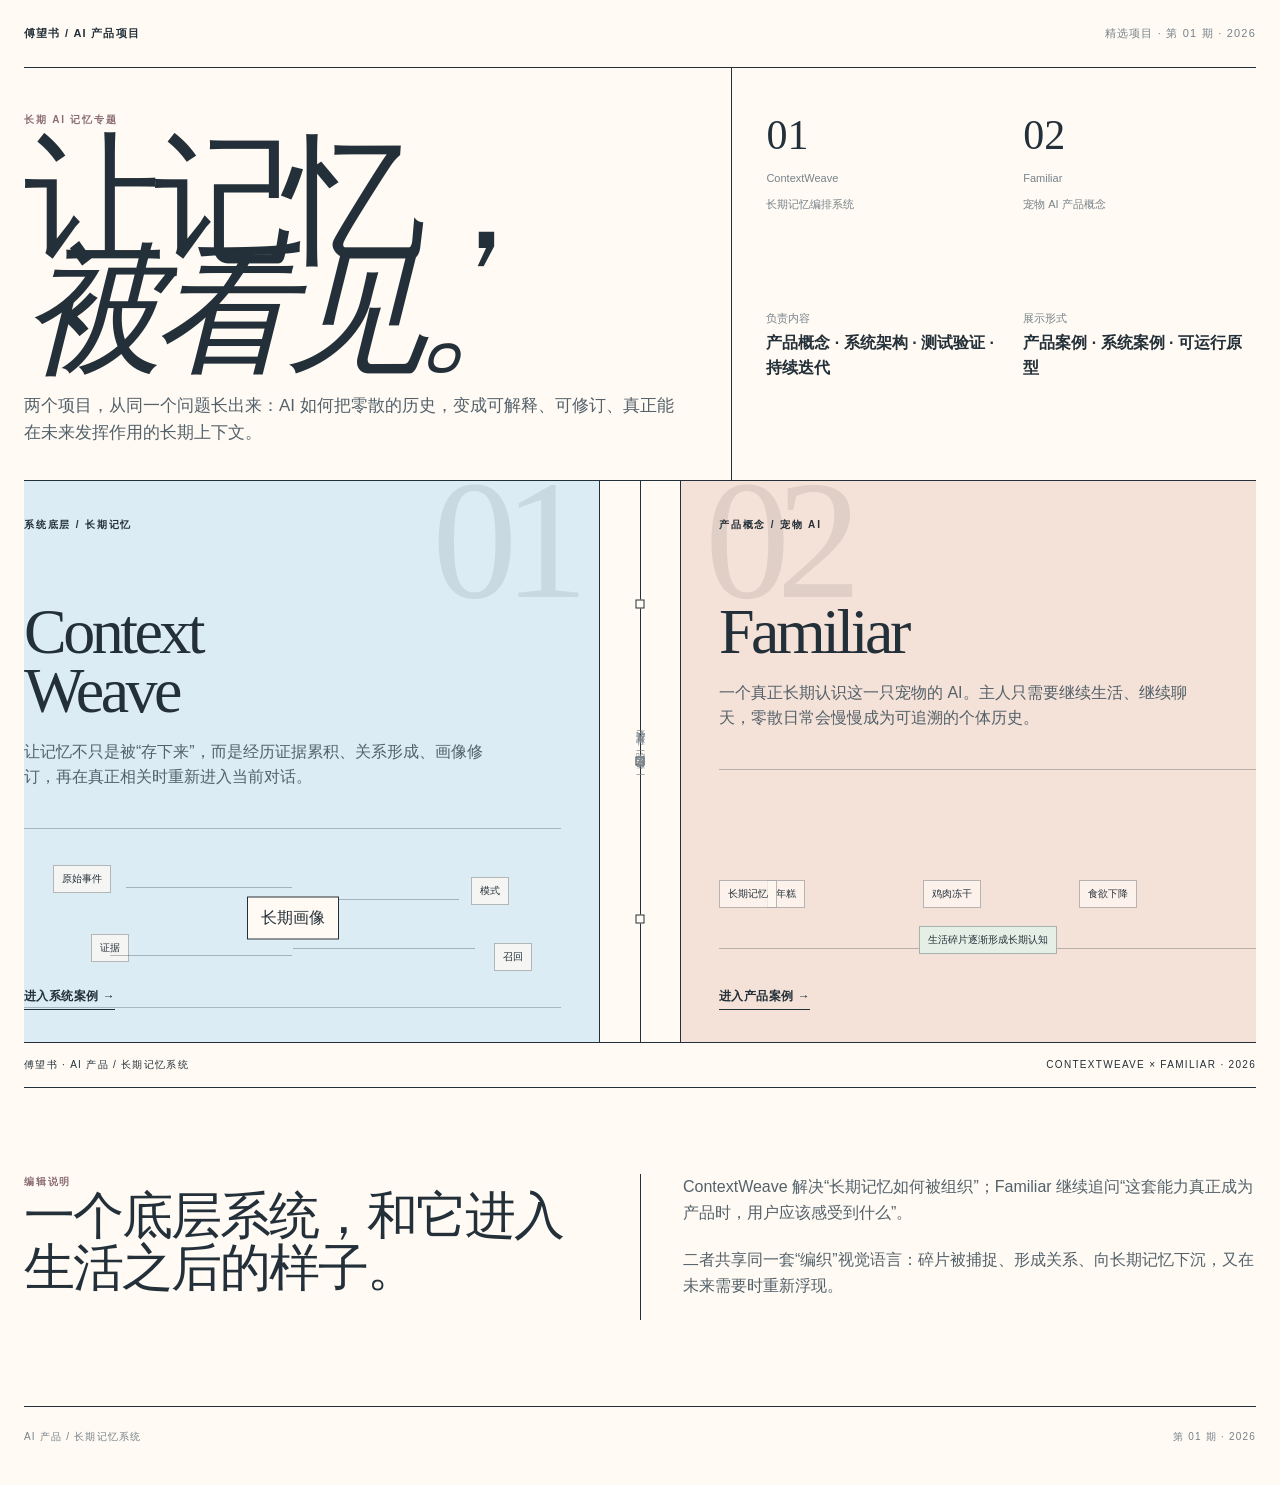
==== commit 76d96594: "Calm homepage visuals and localize project copy" ====
--- a/index.html
+++ b/index.html
@@ -3,68 +3,72 @@
 <head>
 <meta charset="utf-8"><meta name="viewport" content="width=device-width,initial-scale=1">
 <meta name="description" content="傅望书的 AI 产品与长期记忆系统项目展示。">
-<title>傅望书｜AI Product Work</title><link rel="stylesheet" href="assets/site.css">
+<title>傅望书｜AI 产品项目</title><link rel="stylesheet" href="assets/site.css">
 </head>
 <body><div class="shell">
-<header class="site-header"><a class="brand" href="./">傅望书 / AI Product Work</a><span class="header-note">Selected Work · Issue 01 · 2026</span></header>
+<header class="site-header"><a class="brand" href="./">傅望书 / AI 产品项目</a><span class="header-note">精选项目 · 第 01 期 · 2026</span></header>
 <main>
 <section class="cover reveal">
   <div class="cover-top">
     <div class="cover-title-wrap">
-      <div class="eyebrow">A SPECIAL ISSUE ON LONG-TERM AI MEMORY</div>
-      <h1 class="cover-title">Memory,<br><em>made visible.</em></h1>
+      <div class="eyebrow">长期 AI 记忆专题</div>
+      <h1 class="cover-title">让记忆，<br><em>被看见。</em></h1>
       <p class="cover-deck">两个项目，从同一个问题长出来：AI 如何把零散的历史，变成可解释、可修订、真正能在未来发挥作用的长期上下文。</p>
     </div>
     <aside class="issue-block">
-      <div><b>01</b><span>ContextWeave<br>Memory orchestration system</span></div>
-      <div><b>02</b><span>Familiar<br>Product expression / Pet AI</span></div>
-      <div><span>ROLE</span><br><strong>Product concept · Architecture · Testing · Iteration</strong></div>
-      <div><span>FORMAT</span><br><strong>Case study + Working prototype</strong></div>
+      <div><b>01</b><span>ContextWeave<br>长期记忆编排系统</span></div>
+      <div><b>02</b><span>Familiar<br>宠物 AI 产品概念</span></div>
+      <div><span>负责内容</span><br><strong>产品概念 · 系统架构 · 测试验证 · 持续迭代</strong></div>
+      <div><span>展示形式</span><br><strong>产品案例 · 系统案例 · 可运行原型</strong></div>
     </aside>
   </div>
 
   <div class="cover-body">
     <a class="teaser context" href="contextweave/">
       <span class="teaser-num">01</span>
-      <div class="micro">SYSTEM / AI MEMORY</div>
+      <div class="micro">系统底层 / 长期记忆</div>
       <h2>Context<br>Weave</h2>
-      <p>让记忆不是“存下来”，而是经历证据累积、关系形成、画像修订，再在真正相关时重新进入当前对话。</p>
-      <div class="teaser-visual" aria-hidden="true">
-        <span class="node n1">Raw Event</span><span class="node n2">Evidence</span><span class="node n3">Pattern</span><span class="node n4">Recall</span>
-        <span class="thread t1"></span><span class="thread t2"></span><span class="thread t3"></span><span class="thread t4"></span><span class="core">Rolling Profile</span>
+      <p>让记忆不只是被“存下来”，而是经历证据累积、关系形成、画像修订，再在真正相关时重新进入当前对话。</p>
+      <div class="teaser-visual context-visual" aria-hidden="true">
+        <span class="node n1">原始事件</span><span class="node n2">证据</span><span class="node n3">模式</span><span class="node n4">召回</span>
+        <span class="thread t1"></span><span class="thread t2"></span><span class="thread t3"></span><span class="thread t4"></span>
+        <span class="core">长期画像</span>
       </div>
-      <span class="teaser-link">Enter system case study →</span>
+      <span class="teaser-link">进入系统案例 →</span>
     </a>
 
     <div class="cover-spine" aria-hidden="true">
       <span class="spine-line"></span><i class="spine-mark m1"></i><i class="spine-mark m2"></i><i class="spine-mark m3"></i>
-      <span>one memory system / one product expression</span>
+      <span>一套记忆系统 / 一种产品表达</span>
     </div>
 
     <a class="teaser familiar" href="familiar/">
       <span class="teaser-num">02</span>
-      <div class="micro">PRODUCT CONCEPT / PET AI</div>
+      <div class="micro">产品概念 / 宠物 AI</div>
       <h2>Familiar</h2>
       <p>一个真正长期认识这一只宠物的 AI。主人只需要继续生活、继续聊天，零散日常会慢慢成为可追溯的个体历史。</p>
-      <div class="teaser-visual" aria-hidden="true">
-        <div class="sentence">“年糕今天鸡肉冻干闻了闻，但是没吃。”</div>
-        <span class="token one">年糕</span><span class="token two">鸡肉冻干</span><span class="token three">未进食</span>
-        <span class="memory-chip">Long-term memory ↓</span>
+      <div class="teaser-visual familiar-visual" aria-hidden="true">
+        <span class="token one">年糕</span>
+        <span class="token two">鸡肉冻干</span>
+        <span class="token three">食欲下降</span>
+        <span class="token four">长期记忆</span>
+        <span class="f-thread f1"></span><span class="f-thread f2"></span><span class="f-thread f3"></span>
+        <span class="memory-chip">生活碎片逐渐形成长期认知</span>
       </div>
-      <span class="teaser-link">Enter product case study →</span>
+      <span class="teaser-link">进入产品案例 →</span>
     </a>
   </div>
 
-  <div class="cover-bottom"><div>Selected AI Product Work · Fu Wangshu</div><div>ContextWeave × Familiar · 2026</div></div>
+  <div class="cover-bottom"><div>傅望书 · AI 产品 / 长期记忆系统</div><div>ContextWeave × Familiar · 2026</div></div>
 </section>
 
 <section class="manifesto reveal">
-  <div><div class="kicker">EDITOR'S NOTE</div><h3>一个底层系统，和它进入生活之后的样子。</h3></div>
+  <div><div class="kicker">编辑说明</div><h3>一个底层系统，和它进入生活之后的样子。</h3></div>
   <div class="manifesto-copy">
     <p>ContextWeave 解决“长期记忆如何被组织”；Familiar 继续追问“这套能力真正成为产品时，用户应该感受到什么”。</p>
-    <p>二者共享同一套 Weave 视觉语言：碎片被捕捉、形成关系、向长期记忆下沉，又在未来需要时重新浮现。</p>
+    <p>二者共享同一套“编织”视觉语言：碎片被捕捉、形成关系、向长期记忆下沉，又在未来需要时重新浮现。</p>
   </div>
 </section>
 </main>
-<footer class="footer"><span>AI Product / Memory Systems</span><span>Issue 01 · Hangzhou / 2026</span></footer>
+<footer class="footer"><span>AI 产品 / 长期记忆系统</span><span>第 01 期 · 2026</span></footer>
 </div><script src="assets/motion.js"></script></body></html>
--- a/assets/site.css
+++ b/assets/site.css
@@ -44,7 +44,7 @@
 .spread-main h2{font:400 clamp(44px,5vw,70px)/.98 var(--serif);letter-spacing:-.05em;margin:0 0 28px}.spread-main>p.lead{font-size:21px;line-height:1.5;color:#3e4d56;max-width:820px;margin:0 0 24px}.spread-main>p{max-width:760px;color:#5d6870}
 .pullquote{font:400 clamp(34px,4vw,58px)/1.12 var(--serif);letter-spacing:-.035em;padding:44px 0;border-top:1px solid var(--ink);border-bottom:1px solid var(--ink);margin:38px 0}.pullquote small{display:block;font:600 11px/1.5 Inter,sans-serif;letter-spacing:.05em;color:var(--muted);margin-top:20px}
 .editorial-grid{display:grid;grid-template-columns:repeat(12,1fr);border-top:1px solid var(--ink);border-left:1px solid var(--ink);margin-top:38px}.editorial-grid>div,.editorial-grid>article{border-right:1px solid var(--ink);border-bottom:1px solid var(--ink);padding:22px;min-height:150px}.editorial-grid .sky{background:var(--sky)}.editorial-grid .mint{background:var(--mint)}.editorial-grid .peach{background:var(--peach)}.editorial-grid .butter{background:var(--butter)}.editorial-grid .lilac{background:var(--lilac)}.editorial-grid .rose{background:var(--rose)}
-.span3{grid-column:span 3}.span4{grid-column:span 4}.span5{grid-column:span 5}.span6{grid-column:span 6}.span7{grid-column:span 7}.span8{grid-column:span 8}.span12{grid-column:span 12}.editorial-grid b{display:block;font-size:13px;margin:26px 0 6px}.editorial-grid small{color:var(--muted)}
+.span2{grid-column:span 2}.span3{grid-column:span 3}.span4{grid-column:span 4}.span5{grid-column:span 5}.span6{grid-column:span 6}.span7{grid-column:span 7}.span8{grid-column:span 8}.span12{grid-column:span 12}.editorial-grid b{display:block;font-size:13px;margin:26px 0 6px}.editorial-grid small{color:var(--muted)}
 .timeline{margin-top:38px;border-top:1px solid var(--ink)}.timeline-row{display:grid;grid-template-columns:110px minmax(0,1fr) 190px;gap:26px;align-items:center;padding:20px 0;border-bottom:1px solid var(--ink)}.timeline-row time{font:400 22px var(--serif)}.timeline-row span:last-child{font-size:12px;color:var(--muted)}
 .chat-editorial{display:grid;grid-template-columns:1.15fr .85fr;border:1px solid var(--ink);margin-top:34px}.chat-pane{padding:34px;border-right:1px solid var(--ink);background:var(--paper-2)}.trace-pane{padding:34px;background:var(--mint)}.chat-row{display:flex;margin:16px 0}.chat-row.user{justify-content:flex-end}.bubble{max-width:75%;padding:14px 16px;border:1px solid var(--ink);background:var(--paper)}.chat-row.user .bubble{background:var(--sky)}.tag-row{display:flex;flex-wrap:wrap;gap:8px;margin-top:22px}.tag{border:1px solid var(--ink);padding:5px 8px;font-size:10px;background:var(--paper)}
 .arch-flow{display:grid;grid-template-columns:repeat(5,1fr);border-top:1px solid var(--ink);border-left:1px solid var(--ink);margin-top:36px}.arch-flow div{padding:24px;border-right:1px solid var(--ink);border-bottom:1px solid var(--ink);min-height:150px;background:var(--paper-2)}.arch-flow div:nth-child(2){background:var(--sky)}.arch-flow div:nth-child(3){background:var(--mint)}.arch-flow div:nth-child(4){background:var(--butter)}.arch-flow div:nth-child(5){background:var(--lilac)}.arch-flow b{display:block;margin:34px 0 8px}
@@ -54,7 +54,7 @@
 /* MOBILE */
 @media(max-width:900px){
   .cover-top,.manifesto,.story-head,.bridge-section{grid-template-columns:1fr}.cover-title-wrap,.story-title,.bridge-copy{border-right:0}.issue-block,.story-aside{border-top:1px solid var(--ink);padding-left:0}
-  .cover-body{grid-template-columns:1fr}.cover-spine{height:58px;border-left:0;border-right:0;border-top:1px solid var(--ink);border-bottom:1px solid var(--ink)}.cover-spine span{writing-mode:horizontal-tb;transform:none}.spine-line{left:0;right:0;top:50%;bottom:auto;width:auto;height:1px;transform-origin:left}.spine-mark{top:50%}.spine-mark.m1{left:22%}.spine-mark.m2{left:50%}.spine-mark.m3{left:78%}
+  .cover-body{grid-template-columns:1fr}.cover-spine{height:58px;border-left:0;border-right:0;border-top:1px solid var(--ink);border-bottom:1px solid var(--ink)}.cover-spine span{writing-mode:horizontal-tb;transform:none}.spine-line{left:0;right:0;top:50%;bottom:auto;width:auto;height:1px;transform-origin:left}.spine-mark{top:50%}.spine-mark.m1,.spine-mark.m2,.spine-mark.m3{top:50%}.spine-mark.m1{left:22%}.spine-mark.m2{left:50%}.spine-mark.m3{left:78%}
   .teaser:first-child,.teaser:last-child{padding:30px 22px}.teaser{min-height:470px}.manifesto-copy{border-left:0;border-top:1px solid var(--ink);padding:28px 0 0;margin-top:28px}
   .spread-grid,.spread:nth-of-type(even) .spread-grid{grid-template-columns:1fr}.margin-col:last-child{display:none}.spread{padding:56px 0}
   .story-title{padding:46px 22px}.story-aside{padding:30px 22px}.story-aside .giant{font-size:120px}.chat-editorial{grid-template-columns:1fr}.chat-pane{border-right:0;border-bottom:1px solid var(--ink)}
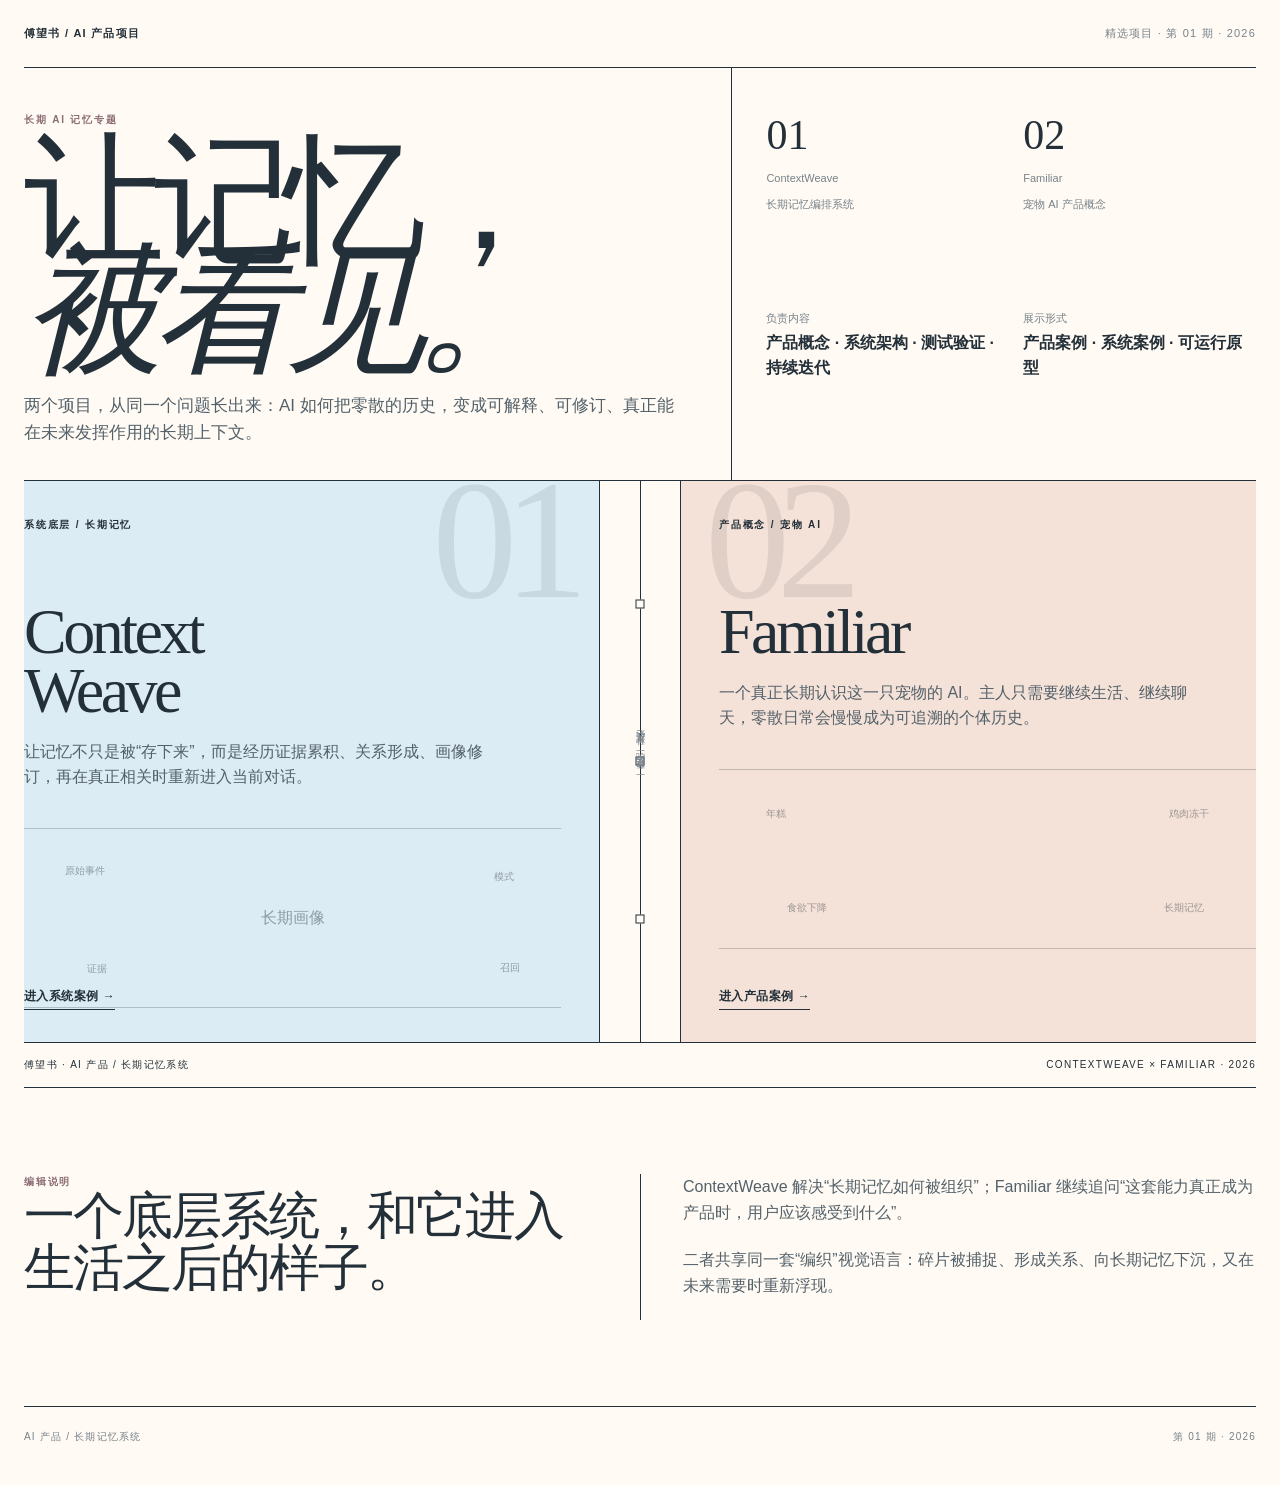
==== commit afbadf21: "Make cover diagrams radiate from center" ====
--- a/index.html
+++ b/index.html
@@ -52,7 +52,7 @@
         <span class="token two">鸡肉冻干</span>
         <span class="token three">食欲下降</span>
         <span class="token four">长期记忆</span>
-        <span class="f-thread f1"></span><span class="f-thread f2"></span><span class="f-thread f3"></span>
+        <span class="f-thread f1"></span><span class="f-thread f2"></span><span class="f-thread f3"></span><span class="f-thread f4"></span>
         <span class="memory-chip">生活碎片逐渐形成长期认知</span>
       </div>
       <span class="teaser-link">进入产品案例 →</span>
--- a/assets/site.css
+++ b/assets/site.css
@@ -1,66 +1,887 @@
-:root{
-  --paper:#fffaf3;--paper-2:#f5f1e9;--ink:#243039;--muted:#77828a;--line:#cfd7d3;
-  --sky:#dcecf4;--mint:#e5efe6;--peach:#f4e1d7;--butter:#f4edc9;--lilac:#e9e3f2;--rose:#ead7dc;
-  --blue:#587587;--rose-ink:#8c6d75;--max:1320px;--serif:Georgia,"Times New Roman",serif;
-}
-*{box-sizing:border-box}html{scroll-behavior:smooth}body{margin:0;background:var(--paper);color:var(--ink);font-family:Inter,ui-sans-serif,-apple-system,BlinkMacSystemFont,"Segoe UI","Noto Sans SC","PingFang SC",sans-serif;line-height:1.6}a{color:inherit;text-decoration:none}.shell{width:min(var(--max),calc(100% - 48px));margin:auto}
-.site-header{height:68px;display:grid;grid-template-columns:1fr auto;align-items:center;border-bottom:1px solid var(--ink);font-size:11px;letter-spacing:.11em;text-transform:uppercase}.brand{font-weight:760}.header-note{color:var(--muted)}
-.kicker,.eyebrow,.folio,.micro{font-size:10px;letter-spacing:.18em;text-transform:uppercase;font-weight:760}.eyebrow,.kicker{color:var(--rose-ink)}
-.rule{height:1px;background:var(--ink)}.soft-rule{height:1px;background:var(--line)}
-.reveal{opacity:1;transform:none}.motion-ready .reveal{opacity:0;transform:translateY(18px);transition:opacity .7s ease,transform .7s ease}.motion-ready .reveal.visible{opacity:1;transform:none}
-
-/* HOME / MAGAZINE COVER */
-.cover{position:relative;border-bottom:1px solid var(--ink);min-height:calc(100svh - 68px);display:grid;grid-template-rows:auto 1fr auto}
-.cover-top{display:grid;grid-template-columns:1.15fr .85fr;border-bottom:1px solid var(--ink)}
-.cover-title-wrap{padding:44px 44px 34px 0;border-right:1px solid var(--ink)}
-.issue-block{padding:46px 0 34px 34px;display:grid;grid-template-columns:1fr 1fr;gap:24px}
-.cover-title{font:400 clamp(74px,11vw,156px)/.78 var(--serif);letter-spacing:-.075em;margin:18px 0 26px}.cover-title em{font-style:italic;font-weight:400}
-.cover-deck{max-width:720px;font-size:17px;color:#53616a;margin:0}
-.issue-block b{display:block;font:400 42px/1 var(--serif);margin-bottom:8px}.issue-block span{color:var(--muted);font-size:11px}
-.cover-body{display:grid;grid-template-columns:1fr 82px 1fr;min-height:520px;position:relative}
-.teaser{position:relative;padding:36px 38px 34px;overflow:hidden}.teaser.context{background:var(--sky)}.teaser.familiar{background:var(--peach)}
-.teaser:first-child{padding-left:0}.teaser:last-child{padding-right:0}.teaser-num{position:absolute;right:24px;top:-26px;font:400 170px/1 var(--serif);color:rgba(36,48,57,.10);letter-spacing:-.08em}
-.teaser.familiar .teaser-num{right:auto;left:24px}
-.teaser h2{position:relative;font:400 clamp(46px,5vw,76px)/.92 var(--serif);letter-spacing:-.055em;margin:70px 0 18px;z-index:1}.teaser p{max-width:470px;color:#53616a;margin:0 0 38px;position:relative;z-index:1}.teaser-link{position:absolute;bottom:32px;border-bottom:1px solid currentColor;padding-bottom:3px;font-size:12px;font-weight:760;letter-spacing:.04em}
-.cover-spine{position:relative;border-left:1px solid var(--ink);border-right:1px solid var(--ink);display:grid;place-items:center;background:var(--paper)}
-.cover-spine span{writing-mode:vertical-rl;transform:rotate(180deg);font-size:9px;letter-spacing:.2em;text-transform:uppercase;color:var(--muted)}
-.spine-line{position:absolute;top:0;bottom:0;left:50%;width:1px;background:var(--ink);transform-origin:top;transition:transform 1.3s cubic-bezier(.2,.7,.2,1)}
-.spine-mark{position:absolute;left:50%;width:9px;height:9px;border:1px solid var(--ink);background:var(--paper);transform:translate(-50%,-50%)}.spine-mark.m1{top:22%}.spine-mark.m2{top:50%}.spine-mark.m3{top:78%}
-.teaser-visual{height:180px;margin-top:28px;position:relative;border-top:1px solid rgba(36,48,57,.28);border-bottom:1px solid rgba(36,48,57,.28)}
-.node,.token,.memory-chip{position:absolute;border:1px solid rgba(36,48,57,.32);background:rgba(255,250,243,.72);padding:5px 8px;font-size:10px;transition:transform .65s cubic-bezier(.2,.7,.2,1),opacity .55s ease}
-.thread{position:absolute;height:1px;background:rgba(36,48,57,.32);transform-origin:left center;transition:transform .65s cubic-bezier(.2,.7,.2,1),opacity .55s ease}
-.context .n1{left:2%;top:28px}.context .n2{left:8%;top:112px}.context .n3{right:6%;top:38px}.context .n4{right:1%;top:122px}.context .core{position:absolute;left:50%;top:50%;transform:translate(-50%,-50%);font:400 16px var(--serif);padding:10px 13px;border:1px solid var(--ink);background:var(--paper)}
-.context .t1{left:19%;top:58px;width:31%;transform:rotate(10deg) scaleX(.68)}.context .t2{left:16%;top:126px;width:34%;transform:rotate(-8deg) scaleX(.65)}.context .t3{left:50%;top:70px;width:31%;transform:rotate(-9deg) scaleX(.63)}.context .t4{left:50%;top:119px;width:34%;transform:rotate(10deg) scaleX(.6)}
-.context:hover .thread,.context.is-active .thread{transform:rotate(0) scaleX(1);opacity:.95}.context:hover .n1,.context.is-active .n1{transform:translate(18px,8px)}.context:hover .n2,.context.is-active .n2{transform:translate(24px,-7px)}.context:hover .n3,.context.is-active .n3{transform:translate(-20px,10px)}.context:hover .n4,.context.is-active .n4{transform:translate(-24px,-8px)}
-.familiar .sentence{position:absolute;left:3%;right:3%;top:22px;font:400 18px/1.45 var(--serif)}.familiar .token{top:92px;opacity:.35}.familiar .one{left:9%}.familiar .two{left:38%}.familiar .three{left:67%}.familiar .memory-chip{left:50%;top:138px;transform:translateX(-50%);opacity:.18;background:var(--mint)}
-.familiar:hover .token,.familiar.is-active .token{transform:translateY(18px);opacity:1}.familiar:hover .memory-chip,.familiar.is-active .memory-chip{transform:translate(-50%,18px);opacity:1}
-.cover-bottom{display:grid;grid-template-columns:1fr 1fr;border-top:1px solid var(--ink);font-size:10px;letter-spacing:.13em;text-transform:uppercase}.cover-bottom div{padding:14px 0}.cover-bottom div+div{text-align:right}
-.manifesto{display:grid;grid-template-columns:1fr 1fr;padding:86px 0;border-bottom:1px solid var(--ink)}.manifesto h3{font:400 clamp(38px,4vw,60px)/1.02 var(--serif);letter-spacing:-.04em;margin:0;max-width:540px}.manifesto-copy{padding-left:42px;border-left:1px solid var(--ink);color:#53616a;font-size:16px}.manifesto-copy p{margin:0 0 22px}
-
-/* CASE STUDY / EDITORIAL */
-.story-head{display:grid;grid-template-columns:1.4fr .6fr;border-bottom:1px solid var(--ink);min-height:540px}.story-title{padding:58px 54px 52px 0;border-right:1px solid var(--ink);display:flex;flex-direction:column;justify-content:space-between}.story-title h1{font:400 clamp(72px,9vw,126px)/.8 var(--serif);letter-spacing:-.07em;margin:22px 0 30px}.story-title .dek{max-width:800px;font-size:18px;color:#53616a}.story-aside{padding:58px 0 40px 36px;display:grid;grid-template-rows:auto 1fr auto}.story-aside .giant{font:400 190px/.8 var(--serif);letter-spacing:-.08em;color:rgba(36,48,57,.11);align-self:center}.back{font-size:10px;letter-spacing:.16em;text-transform:uppercase;font-weight:760;border-bottom:1px solid var(--ink);width:max-content;padding-bottom:3px}
-.story-head.context-head{background:var(--sky)}.story-head.familiar-head{background:var(--peach)}
-.spread{position:relative;border-bottom:1px solid var(--ink);padding:76px 0}.spread-grid{display:grid;grid-template-columns:160px minmax(0,1fr) 280px;gap:38px}.spread:nth-of-type(even) .spread-grid{grid-template-columns:280px minmax(0,1fr) 160px}.margin-col{font-size:10px;letter-spacing:.12em;text-transform:uppercase;color:var(--muted)}.margin-col b{color:var(--ink);display:block;margin-bottom:14px}.margin-note{border-top:1px solid var(--ink);padding-top:12px;margin-top:26px;text-transform:none;letter-spacing:0;font-size:12px;line-height:1.55}
-.spread-main h2{font:400 clamp(44px,5vw,70px)/.98 var(--serif);letter-spacing:-.05em;margin:0 0 28px}.spread-main>p.lead{font-size:21px;line-height:1.5;color:#3e4d56;max-width:820px;margin:0 0 24px}.spread-main>p{max-width:760px;color:#5d6870}
-.pullquote{font:400 clamp(34px,4vw,58px)/1.12 var(--serif);letter-spacing:-.035em;padding:44px 0;border-top:1px solid var(--ink);border-bottom:1px solid var(--ink);margin:38px 0}.pullquote small{display:block;font:600 11px/1.5 Inter,sans-serif;letter-spacing:.05em;color:var(--muted);margin-top:20px}
-.editorial-grid{display:grid;grid-template-columns:repeat(12,1fr);border-top:1px solid var(--ink);border-left:1px solid var(--ink);margin-top:38px}.editorial-grid>div,.editorial-grid>article{border-right:1px solid var(--ink);border-bottom:1px solid var(--ink);padding:22px;min-height:150px}.editorial-grid .sky{background:var(--sky)}.editorial-grid .mint{background:var(--mint)}.editorial-grid .peach{background:var(--peach)}.editorial-grid .butter{background:var(--butter)}.editorial-grid .lilac{background:var(--lilac)}.editorial-grid .rose{background:var(--rose)}
-.span2{grid-column:span 2}.span3{grid-column:span 3}.span4{grid-column:span 4}.span5{grid-column:span 5}.span6{grid-column:span 6}.span7{grid-column:span 7}.span8{grid-column:span 8}.span12{grid-column:span 12}.editorial-grid b{display:block;font-size:13px;margin:26px 0 6px}.editorial-grid small{color:var(--muted)}
-.timeline{margin-top:38px;border-top:1px solid var(--ink)}.timeline-row{display:grid;grid-template-columns:110px minmax(0,1fr) 190px;gap:26px;align-items:center;padding:20px 0;border-bottom:1px solid var(--ink)}.timeline-row time{font:400 22px var(--serif)}.timeline-row span:last-child{font-size:12px;color:var(--muted)}
-.chat-editorial{display:grid;grid-template-columns:1.15fr .85fr;border:1px solid var(--ink);margin-top:34px}.chat-pane{padding:34px;border-right:1px solid var(--ink);background:var(--paper-2)}.trace-pane{padding:34px;background:var(--mint)}.chat-row{display:flex;margin:16px 0}.chat-row.user{justify-content:flex-end}.bubble{max-width:75%;padding:14px 16px;border:1px solid var(--ink);background:var(--paper)}.chat-row.user .bubble{background:var(--sky)}.tag-row{display:flex;flex-wrap:wrap;gap:8px;margin-top:22px}.tag{border:1px solid var(--ink);padding:5px 8px;font-size:10px;background:var(--paper)}
-.arch-flow{display:grid;grid-template-columns:repeat(5,1fr);border-top:1px solid var(--ink);border-left:1px solid var(--ink);margin-top:36px}.arch-flow div{padding:24px;border-right:1px solid var(--ink);border-bottom:1px solid var(--ink);min-height:150px;background:var(--paper-2)}.arch-flow div:nth-child(2){background:var(--sky)}.arch-flow div:nth-child(3){background:var(--mint)}.arch-flow div:nth-child(4){background:var(--butter)}.arch-flow div:nth-child(5){background:var(--lilac)}.arch-flow b{display:block;margin:34px 0 8px}
-.bridge-section{display:grid;grid-template-columns:1fr 1fr;border-bottom:1px solid var(--ink)}.bridge-copy{padding:64px 48px 64px 0;border-right:1px solid var(--ink)}.bridge-copy h3{font:400 clamp(46px,5vw,72px)/.95 var(--serif);letter-spacing:-.05em;margin:0 0 28px}.bridge-action{padding:64px 0 64px 48px;display:flex;flex-direction:column;justify-content:space-between;background:var(--rose)}.bridge-action .cta{font-size:13px;font-weight:760;border-bottom:1px solid var(--ink);padding-bottom:3px;width:max-content}.bridge-action .big-word{font:italic 400 clamp(60px,7vw,108px)/.8 var(--serif);letter-spacing:-.06em}
-.footer{display:flex;justify-content:space-between;padding:22px 0 40px;font-size:10px;letter-spacing:.12em;text-transform:uppercase;color:var(--muted)}
-
-/* MOBILE */
-@media(max-width:900px){
-  .cover-top,.manifesto,.story-head,.bridge-section{grid-template-columns:1fr}.cover-title-wrap,.story-title,.bridge-copy{border-right:0}.issue-block,.story-aside{border-top:1px solid var(--ink);padding-left:0}
-  .cover-body{grid-template-columns:1fr}.cover-spine{height:58px;border-left:0;border-right:0;border-top:1px solid var(--ink);border-bottom:1px solid var(--ink)}.cover-spine span{writing-mode:horizontal-tb;transform:none}.spine-line{left:0;right:0;top:50%;bottom:auto;width:auto;height:1px;transform-origin:left}.spine-mark{top:50%}.spine-mark.m1,.spine-mark.m2,.spine-mark.m3{top:50%}.spine-mark.m1{left:22%}.spine-mark.m2{left:50%}.spine-mark.m3{left:78%}
-  .teaser:first-child,.teaser:last-child{padding:30px 22px}.teaser{min-height:470px}.manifesto-copy{border-left:0;border-top:1px solid var(--ink);padding:28px 0 0;margin-top:28px}
-  .spread-grid,.spread:nth-of-type(even) .spread-grid{grid-template-columns:1fr}.margin-col:last-child{display:none}.spread{padding:56px 0}
-  .story-title{padding:46px 22px}.story-aside{padding:30px 22px}.story-aside .giant{font-size:120px}.chat-editorial{grid-template-columns:1fr}.chat-pane{border-right:0;border-bottom:1px solid var(--ink)}
-  .arch-flow{grid-template-columns:1fr 1fr}.bridge-copy,.bridge-action{padding:44px 22px}.bridge-action{border-top:1px solid var(--ink)}
-}
-@media(max-width:600px){
-  .shell{width:min(var(--max),calc(100% - 28px))}.site-header{grid-template-columns:1fr}.header-note{display:none}.cover-title{font-size:72px}.cover-title-wrap{padding:36px 0 28px}.issue-block{grid-template-columns:1fr 1fr;padding:24px 0}.teaser h2{font-size:48px}.teaser-num{font-size:120px}.cover-bottom{grid-template-columns:1fr}.cover-bottom div+div{text-align:left;border-top:1px solid var(--ink)}.story-title h1{font-size:72px}.spread-main h2{font-size:46px}.editorial-grid{grid-template-columns:1fr}.editorial-grid>*{grid-column:1!important}.timeline-row{grid-template-columns:80px 1fr}.timeline-row span:last-child{grid-column:2}.arch-flow{grid-template-columns:1fr}.bubble{max-width:90%}
-}
-@media(prefers-reduced-motion:reduce){*{scroll-behavior:auto!important;transition:none!important}.reveal{opacity:1!important;transform:none!important}}
+
+:root {
+  --paper: #fffaf3;
+  --panel: #fffdf8;
+  --panel-soft: #f4f1ea;
+  --ink: #243039;
+  --muted: #77828a;
+  --line: #cfd7d3;
+  --blue-soft: #dcecf4;
+  --peach-soft: #f4e1d7;
+  --warm-soft: #efe1df;
+  --accent: #587587;
+  --accent-warm: #8c6d75;
+  --max: 1320px;
+  --serif: Georgia, "Times New Roman", serif;
+}
+
+* { box-sizing: border-box; }
+
+html { scroll-behavior: smooth; }
+
+body {
+  margin: 0;
+  background: var(--paper);
+  color: var(--ink);
+  font-family: Inter, ui-sans-serif, -apple-system, BlinkMacSystemFont, "Segoe UI", "Noto Sans SC", "PingFang SC", sans-serif;
+  line-height: 1.6;
+}
+
+a {
+  color: inherit;
+  text-decoration: none;
+}
+
+.shell {
+  width: min(var(--max), calc(100% - 48px));
+  margin: 0 auto;
+}
+
+.site-header {
+  height: 68px;
+  display: grid;
+  grid-template-columns: 1fr auto;
+  align-items: center;
+  border-bottom: 1px solid var(--ink);
+  font-size: 11px;
+  letter-spacing: .11em;
+  text-transform: uppercase;
+}
+
+.brand { font-weight: 760; }
+.header-note { color: var(--muted); }
+
+.kicker,
+.eyebrow,
+.folio,
+.micro {
+  font-size: 10px;
+  font-weight: 760;
+  letter-spacing: .18em;
+  text-transform: uppercase;
+}
+
+.kicker,
+.eyebrow { color: var(--accent-warm); }
+
+.reveal {
+  opacity: 1;
+  transform: none;
+}
+
+.motion-ready .reveal {
+  opacity: 0;
+  transform: translateY(18px);
+  transition: opacity .7s ease, transform .7s ease;
+}
+
+.motion-ready .reveal.visible {
+  opacity: 1;
+  transform: none;
+}
+
+/* Cover */
+
+.cover {
+  min-height: calc(100svh - 68px);
+  display: grid;
+  grid-template-rows: auto 1fr auto;
+  border-bottom: 1px solid var(--ink);
+}
+
+.cover-top {
+  display: grid;
+  grid-template-columns: 1.15fr .85fr;
+  border-bottom: 1px solid var(--ink);
+}
+
+.cover-title-wrap {
+  padding: 44px 44px 34px 0;
+  border-right: 1px solid var(--ink);
+}
+
+.cover-title {
+  margin: 18px 0 26px;
+  font: 400 clamp(74px, 11vw, 156px) / .78 var(--serif);
+  letter-spacing: -.075em;
+}
+
+.cover-title em {
+  font-style: italic;
+  font-weight: 400;
+}
+
+.cover-deck {
+  max-width: 720px;
+  margin: 0;
+  color: #53616a;
+  font-size: 17px;
+}
+
+.issue-block {
+  display: grid;
+  grid-template-columns: 1fr 1fr;
+  gap: 24px;
+  padding: 46px 0 34px 34px;
+}
+
+.issue-block b {
+  display: block;
+  margin-bottom: 8px;
+  font: 400 42px / 1 var(--serif);
+}
+
+.issue-block span {
+  color: var(--muted);
+  font-size: 11px;
+}
+
+.cover-body {
+  display: grid;
+  grid-template-columns: 1fr 82px 1fr;
+  min-height: 520px;
+}
+
+.teaser {
+  position: relative;
+  overflow: hidden;
+  padding: 36px 38px 34px;
+}
+
+.teaser.context { background: var(--blue-soft); }
+.teaser.familiar { background: var(--peach-soft); }
+
+.teaser:first-child { padding-left: 0; }
+.teaser:last-child { padding-right: 0; }
+
+.teaser-num {
+  position: absolute;
+  top: -26px;
+  right: 24px;
+  color: rgba(36, 48, 57, .10);
+  font: 400 170px / 1 var(--serif);
+  letter-spacing: -.08em;
+}
+
+.teaser.familiar .teaser-num {
+  right: auto;
+  left: 24px;
+}
+
+.teaser h2 {
+  position: relative;
+  z-index: 1;
+  margin: 70px 0 18px;
+  font: 400 clamp(46px, 5vw, 76px) / .92 var(--serif);
+  letter-spacing: -.055em;
+}
+
+.teaser p {
+  position: relative;
+  z-index: 1;
+  max-width: 470px;
+  margin: 0 0 38px;
+  color: #53616a;
+}
+
+.teaser-link {
+  position: absolute;
+  bottom: 32px;
+  padding-bottom: 3px;
+  border-bottom: 1px solid currentColor;
+  font-size: 12px;
+  font-weight: 760;
+  letter-spacing: .04em;
+}
+
+.cover-spine {
+  position: relative;
+  display: grid;
+  place-items: center;
+  border-inline: 1px solid var(--ink);
+  background: var(--paper);
+}
+
+.cover-spine > span:last-child {
+  writing-mode: vertical-rl;
+  transform: rotate(180deg);
+  color: var(--muted);
+  font-size: 9px;
+  letter-spacing: .2em;
+}
+
+.spine-line {
+  position: absolute;
+  inset-block: 0;
+  left: 50%;
+  width: 1px;
+  background: var(--ink);
+  transform-origin: top;
+  transition: transform 1.3s cubic-bezier(.2, .7, .2, 1);
+}
+
+.spine-mark {
+  position: absolute;
+  left: 50%;
+  width: 9px;
+  height: 9px;
+  border: 1px solid var(--ink);
+  background: var(--paper);
+  transform: translate(-50%, -50%);
+}
+
+.spine-mark.m1 { top: 22%; }
+.spine-mark.m2 { top: 50%; }
+.spine-mark.m3 { top: 78%; }
+
+/* Cover diagrams */
+
+.teaser-visual {
+  position: relative;
+  height: 180px;
+  margin-top: 28px;
+  border-block: 1px solid rgba(36, 48, 57, .24);
+}
+
+.node,
+.token,
+.memory-chip,
+.context .core {
+  position: absolute;
+  padding: 5px 8px;
+  border: 1px solid transparent;
+  border-radius: 12px;
+  background: transparent;
+  color: rgba(36, 48, 57, .42);
+  font-size: 10px;
+  transition:
+    color .3s ease,
+    background .3s ease,
+    border-color .3s ease,
+    opacity .3s ease,
+    transform .55s cubic-bezier(.2, .7, .2, 1);
+}
+
+.context .core {
+  left: 50%;
+  top: 50%;
+  transform: translate(-50%, -50%);
+  font: 400 16px var(--serif);
+}
+
+.context .n1 { left: 6%; top: 28px; }
+.context .n2 { left: 10%; bottom: 24px; }
+.context .n3 { right: 7%; top: 34px; }
+.context .n4 { right: 6%; bottom: 25px; }
+
+.thread,
+.f-thread {
+  position: absolute;
+  left: 50%;
+  top: 50%;
+  width: var(--length);
+  height: 1px;
+  background: rgba(36, 48, 57, .34);
+  opacity: 0;
+  transform: rotate(var(--angle)) scaleX(0);
+  transform-origin: left center;
+  transition:
+    transform .65s cubic-bezier(.2, .7, .2, 1) .12s,
+    opacity .25s ease .12s;
+}
+
+.context .t1 { --angle: -153deg; --length: 46%; }
+.context .t2 { --angle: 153deg; --length: 44%; }
+.context .t3 { --angle: -28deg; --length: 44%; }
+.context .t4 { --angle: 28deg; --length: 43%; }
+
+.teaser:hover .node,
+.teaser:hover .token,
+.teaser:hover .memory-chip,
+.teaser:hover .core,
+.teaser:focus-visible .node,
+.teaser:focus-visible .token,
+.teaser:focus-visible .memory-chip,
+.teaser:focus-visible .core {
+  border-color: rgba(36, 48, 57, .28);
+  background: rgba(255, 250, 243, .78);
+  color: var(--ink);
+}
+
+.teaser:hover .thread,
+.teaser:hover .f-thread,
+.teaser:focus-visible .thread,
+.teaser:focus-visible .f-thread {
+  opacity: .85;
+  transform: rotate(var(--angle)) scaleX(1);
+}
+
+.familiar .one { left: 7%; top: 30px; }
+.familiar .two { right: 7%; top: 30px; }
+.familiar .three { left: 11%; bottom: 26px; }
+.familiar .four { right: 8%; bottom: 26px; }
+
+.familiar .memory-chip {
+  left: 50%;
+  top: 50%;
+  max-width: 190px;
+  text-align: center;
+  opacity: 0;
+  transform: translate(-50%, -50%);
+}
+
+.familiar .f1 { --angle: -150deg; --length: 43%; }
+.familiar .f2 { --angle: -30deg; --length: 43%; }
+.familiar .f3 { --angle: 150deg; --length: 42%; }
+.familiar .f4 { --angle: 30deg; --length: 42%; }
+
+.teaser:hover .memory-chip,
+.teaser:focus-visible .memory-chip {
+  opacity: 1;
+}
+
+.cover-bottom {
+  display: grid;
+  grid-template-columns: 1fr 1fr;
+  border-top: 1px solid var(--ink);
+  font-size: 10px;
+  letter-spacing: .13em;
+  text-transform: uppercase;
+}
+
+.cover-bottom div { padding: 14px 0; }
+.cover-bottom div + div { text-align: right; }
+
+.manifesto {
+  display: grid;
+  grid-template-columns: 1fr 1fr;
+  padding: 86px 0;
+  border-bottom: 1px solid var(--ink);
+}
+
+.manifesto h3 {
+  max-width: 540px;
+  margin: 0;
+  font: 400 clamp(38px, 4vw, 60px) / 1.02 var(--serif);
+  letter-spacing: -.04em;
+}
+
+.manifesto-copy {
+  padding-left: 42px;
+  border-left: 1px solid var(--ink);
+  color: #53616a;
+  font-size: 16px;
+}
+
+.manifesto-copy p { margin: 0 0 22px; }
+
+/* Case-study headers */
+
+.story-head {
+  display: grid;
+  grid-template-columns: 1.4fr .6fr;
+  min-height: 540px;
+  border-bottom: 1px solid var(--ink);
+}
+
+.story-head.context-head { background: var(--blue-soft); }
+.story-head.familiar-head { background: var(--peach-soft); }
+
+.story-title {
+  display: flex;
+  flex-direction: column;
+  justify-content: space-between;
+  padding: 58px 54px 52px 0;
+  border-right: 1px solid var(--ink);
+}
+
+.story-title h1 {
+  margin: 22px 0 30px;
+  font: 400 clamp(72px, 9vw, 126px) / .8 var(--serif);
+  letter-spacing: -.07em;
+}
+
+.story-title .dek {
+  max-width: 800px;
+  color: #53616a;
+  font-size: 18px;
+}
+
+.story-aside {
+  display: grid;
+  grid-template-rows: auto 1fr auto;
+  padding: 58px 0 40px 36px;
+}
+
+.story-aside .giant {
+  align-self: center;
+  color: rgba(36, 48, 57, .11);
+  font: 400 190px / .8 var(--serif);
+  letter-spacing: -.08em;
+}
+
+.back {
+  width: max-content;
+  padding-bottom: 3px;
+  border-bottom: 1px solid var(--ink);
+  font-size: 10px;
+  font-weight: 760;
+  letter-spacing: .16em;
+  text-transform: uppercase;
+}
+
+/* Editorial spreads */
+
+.spread {
+  padding: 76px 0;
+  border-bottom: 1px solid var(--ink);
+}
+
+.spread-grid {
+  display: grid;
+  grid-template-columns: 160px minmax(0, 1fr) 280px;
+  gap: 38px;
+}
+
+.spread:nth-of-type(even) .spread-grid {
+  grid-template-columns: 280px minmax(0, 1fr) 160px;
+}
+
+.margin-col {
+  color: var(--muted);
+  font-size: 10px;
+  letter-spacing: .12em;
+  text-transform: uppercase;
+}
+
+.margin-col b {
+  display: block;
+  margin-bottom: 14px;
+  color: var(--ink);
+}
+
+.margin-note {
+  margin-top: 26px;
+  padding-top: 12px;
+  border-top: 1px solid var(--ink);
+  font-size: 12px;
+  letter-spacing: 0;
+  line-height: 1.55;
+  text-transform: none;
+}
+
+.spread-main h2 {
+  margin: 0 0 28px;
+  font: 400 clamp(44px, 5vw, 70px) / .98 var(--serif);
+  letter-spacing: -.05em;
+}
+
+.spread-main > p.lead {
+  max-width: 820px;
+  margin: 0 0 24px;
+  color: #3e4d56;
+  font-size: 21px;
+  line-height: 1.5;
+}
+
+.spread-main > p {
+  max-width: 760px;
+  color: #5d6870;
+}
+
+.pullquote {
+  margin: 38px 0;
+  padding: 44px 0;
+  border-block: 1px solid var(--ink);
+  font: 400 clamp(34px, 4vw, 58px) / 1.12 var(--serif);
+  letter-spacing: -.035em;
+}
+
+.pullquote small {
+  display: block;
+  margin-top: 20px;
+  color: var(--muted);
+  font: 600 11px / 1.5 Inter, sans-serif;
+  letter-spacing: .05em;
+}
+
+/* Reusable grids: neutral by default */
+
+.editorial-grid,
+.recall-levels,
+.arch-flow {
+  display: grid;
+  margin-top: 36px;
+  border-top: 1px solid var(--ink);
+  border-left: 1px solid var(--ink);
+}
+
+.editorial-grid {
+  grid-template-columns: repeat(12, 1fr);
+}
+
+.editorial-grid > article,
+.recall-level,
+.arch-flow > div {
+  background: var(--panel);
+  border-right: 1px solid var(--ink);
+  border-bottom: 1px solid var(--ink);
+}
+
+.editorial-grid > article {
+  min-height: 150px;
+  padding: 22px;
+}
+
+.editorial-grid b {
+  display: block;
+  margin: 26px 0 6px;
+  font-size: 13px;
+}
+
+.editorial-grid small,
+.arch-flow small {
+  color: var(--muted);
+}
+
+.span2 { grid-column: span 2; }
+.span3 { grid-column: span 3; }
+.span4 { grid-column: span 4; }
+.span5 { grid-column: span 5; }
+.span6 { grid-column: span 6; }
+.span7 { grid-column: span 7; }
+.span8 { grid-column: span 8; }
+.span12 { grid-column: span 12; }
+
+/* T0 / T1 / T2 */
+
+.recall-levels {
+  grid-template-columns: repeat(3, 1fr);
+  margin-bottom: 0;
+}
+
+.recall-level {
+  min-height: 220px;
+  padding: 26px;
+}
+
+.recall-level .tier {
+  color: var(--accent);
+  font: 400 54px / 1 var(--serif);
+  letter-spacing: -.05em;
+}
+
+.recall-level h3 {
+  margin: 34px 0 10px;
+  font: 700 14px / 1.3 Inter, sans-serif;
+}
+
+.recall-level p {
+  margin: 0;
+  color: #59666e;
+  font-size: 13px;
+}
+
+.recall-note {
+  margin-top: 22px;
+  padding: 14px 0 14px 18px;
+  border-left: 3px solid var(--accent-warm);
+  color: #5d6870;
+  font-size: 13px;
+}
+
+/* Recall delivery */
+
+.arch-flow {
+  grid-template-columns: repeat(5, 1fr);
+}
+
+.arch-flow > div {
+  min-height: 150px;
+  padding: 24px;
+}
+
+.arch-flow b {
+  display: block;
+  margin: 34px 0 8px;
+}
+
+/* Familiar details */
+
+.chat-editorial {
+  display: grid;
+  grid-template-columns: 1.15fr .85fr;
+  margin-top: 34px;
+  border: 1px solid var(--ink);
+}
+
+.chat-pane,
+.trace-pane {
+  padding: 34px;
+  background: var(--panel);
+}
+
+.chat-pane { border-right: 1px solid var(--ink); }
+.trace-pane { background: var(--panel-soft); }
+
+.chat-row {
+  display: flex;
+  margin: 16px 0;
+}
+
+.chat-row.user { justify-content: flex-end; }
+
+.bubble {
+  max-width: 75%;
+  padding: 14px 16px;
+  border: 1px solid var(--ink);
+  background: var(--paper);
+}
+
+.chat-row.user .bubble {
+  background: var(--blue-soft);
+}
+
+.tag-row {
+  display: flex;
+  flex-wrap: wrap;
+  gap: 8px;
+  margin-top: 22px;
+}
+
+.tag {
+  padding: 5px 8px;
+  border: 1px solid var(--ink);
+  border-radius: 10px;
+  background: var(--paper);
+  font-size: 10px;
+}
+
+.timeline {
+  margin-top: 38px;
+  border-top: 1px solid var(--ink);
+}
+
+.timeline-row {
+  display: grid;
+  grid-template-columns: 110px minmax(0, 1fr) 190px;
+  gap: 26px;
+  align-items: center;
+  padding: 20px 0;
+  border-bottom: 1px solid var(--ink);
+}
+
+.timeline-row time {
+  font: 400 22px var(--serif);
+}
+
+.timeline-row span:last-child {
+  color: var(--muted);
+  font-size: 12px;
+}
+
+/* Cross-project bridge */
+
+.bridge-section {
+  display: grid;
+  grid-template-columns: 1fr 1fr;
+  border-bottom: 1px solid var(--ink);
+}
+
+.bridge-copy {
+  padding: 64px 48px 64px 0;
+  border-right: 1px solid var(--ink);
+}
+
+.bridge-copy h3 {
+  margin: 0 0 28px;
+  font: 400 clamp(46px, 5vw, 72px) / .95 var(--serif);
+  letter-spacing: -.05em;
+}
+
+.bridge-action {
+  display: flex;
+  flex-direction: column;
+  justify-content: space-between;
+  padding: 64px 0 64px 48px;
+  background: var(--warm-soft);
+}
+
+.bridge-action .big-word {
+  font: italic 400 clamp(60px, 7vw, 108px) / .8 var(--serif);
+  letter-spacing: -.06em;
+}
+
+.bridge-action .cta {
+  width: max-content;
+  padding-bottom: 3px;
+  border-bottom: 1px solid var(--ink);
+  font-size: 13px;
+  font-weight: 760;
+}
+
+.footer {
+  display: flex;
+  justify-content: space-between;
+  padding: 22px 0 40px;
+  color: var(--muted);
+  font-size: 10px;
+  letter-spacing: .12em;
+  text-transform: uppercase;
+}
+
+/* Responsive */
+
+@media (max-width: 900px) {
+  .cover-top,
+  .manifesto,
+  .story-head,
+  .bridge-section {
+    grid-template-columns: 1fr;
+  }
+
+  .cover-title-wrap,
+  .story-title,
+  .bridge-copy {
+    border-right: 0;
+  }
+
+  .issue-block,
+  .story-aside {
+    padding-left: 0;
+    border-top: 1px solid var(--ink);
+  }
+
+  .cover-body {
+    grid-template-columns: 1fr;
+  }
+
+  .cover-spine {
+    height: 58px;
+    border: 0;
+    border-block: 1px solid var(--ink);
+  }
+
+  .cover-spine > span:last-child {
+    writing-mode: horizontal-tb;
+    transform: none;
+  }
+
+  .spine-line {
+    inset: 50% 0 auto;
+    width: auto;
+    height: 1px;
+    transform-origin: left;
+  }
+
+  .spine-mark {
+    top: 50% !important;
+  }
+
+  .spine-mark.m1 { left: 22%; }
+  .spine-mark.m2 { left: 50%; }
+  .spine-mark.m3 { left: 78%; }
+
+  .teaser:first-child,
+  .teaser:last-child {
+    min-height: 470px;
+    padding: 30px 22px;
+  }
+
+  .manifesto-copy {
+    margin-top: 28px;
+    padding: 28px 0 0;
+    border: 0;
+    border-top: 1px solid var(--ink);
+  }
+
+  .spread-grid,
+  .spread:nth-of-type(even) .spread-grid {
+    grid-template-columns: 1fr;
+  }
+
+  .margin-col:last-child { display: none; }
+  .spread { padding: 56px 0; }
+
+  .story-title { padding: 46px 22px; }
+  .story-aside { padding: 30px 22px; }
+  .story-aside .giant { font-size: 120px; }
+
+  .recall-levels { grid-template-columns: 1fr; }
+  .arch-flow { grid-template-columns: 1fr 1fr; }
+
+  .chat-editorial { grid-template-columns: 1fr; }
+  .chat-pane {
+    border-right: 0;
+    border-bottom: 1px solid var(--ink);
+  }
+
+  .bridge-copy,
+  .bridge-action {
+    padding: 44px 22px;
+  }
+
+  .bridge-action {
+    border-top: 1px solid var(--ink);
+  }
+}
+
+@media (max-width: 600px) {
+  .shell {
+    width: min(var(--max), calc(100% - 28px));
+  }
+
+  .site-header { grid-template-columns: 1fr; }
+  .header-note { display: none; }
+
+  .cover-title { font-size: 72px; }
+  .cover-title-wrap { padding: 36px 0 28px; }
+
+  .issue-block {
+    grid-template-columns: 1fr 1fr;
+    padding: 24px 0;
+  }
+
+  .teaser h2 { font-size: 48px; }
+  .teaser-num { font-size: 120px; }
+
+  .cover-bottom { grid-template-columns: 1fr; }
+  .cover-bottom div + div {
+    border-top: 1px solid var(--ink);
+    text-align: left;
+  }
+
+  .story-title h1 { font-size: 72px; }
+  .spread-main h2 { font-size: 46px; }
+
+  .editorial-grid {
+    grid-template-columns: 1fr;
+  }
+
+  .editorial-grid > * {
+    grid-column: 1 !important;
+  }
+
+  .timeline-row {
+    grid-template-columns: 80px 1fr;
+  }
+
+  .timeline-row span:last-child {
+    grid-column: 2;
+  }
+
+  .arch-flow { grid-template-columns: 1fr; }
+  .bubble { max-width: 90%; }
+}
+
+@media (prefers-reduced-motion: reduce) {
+  * {
+    scroll-behavior: auto !important;
+    transition: none !important;
+  }
+
+  .reveal {
+    opacity: 1 !important;
+    transform: none !important;
+  }
+}
